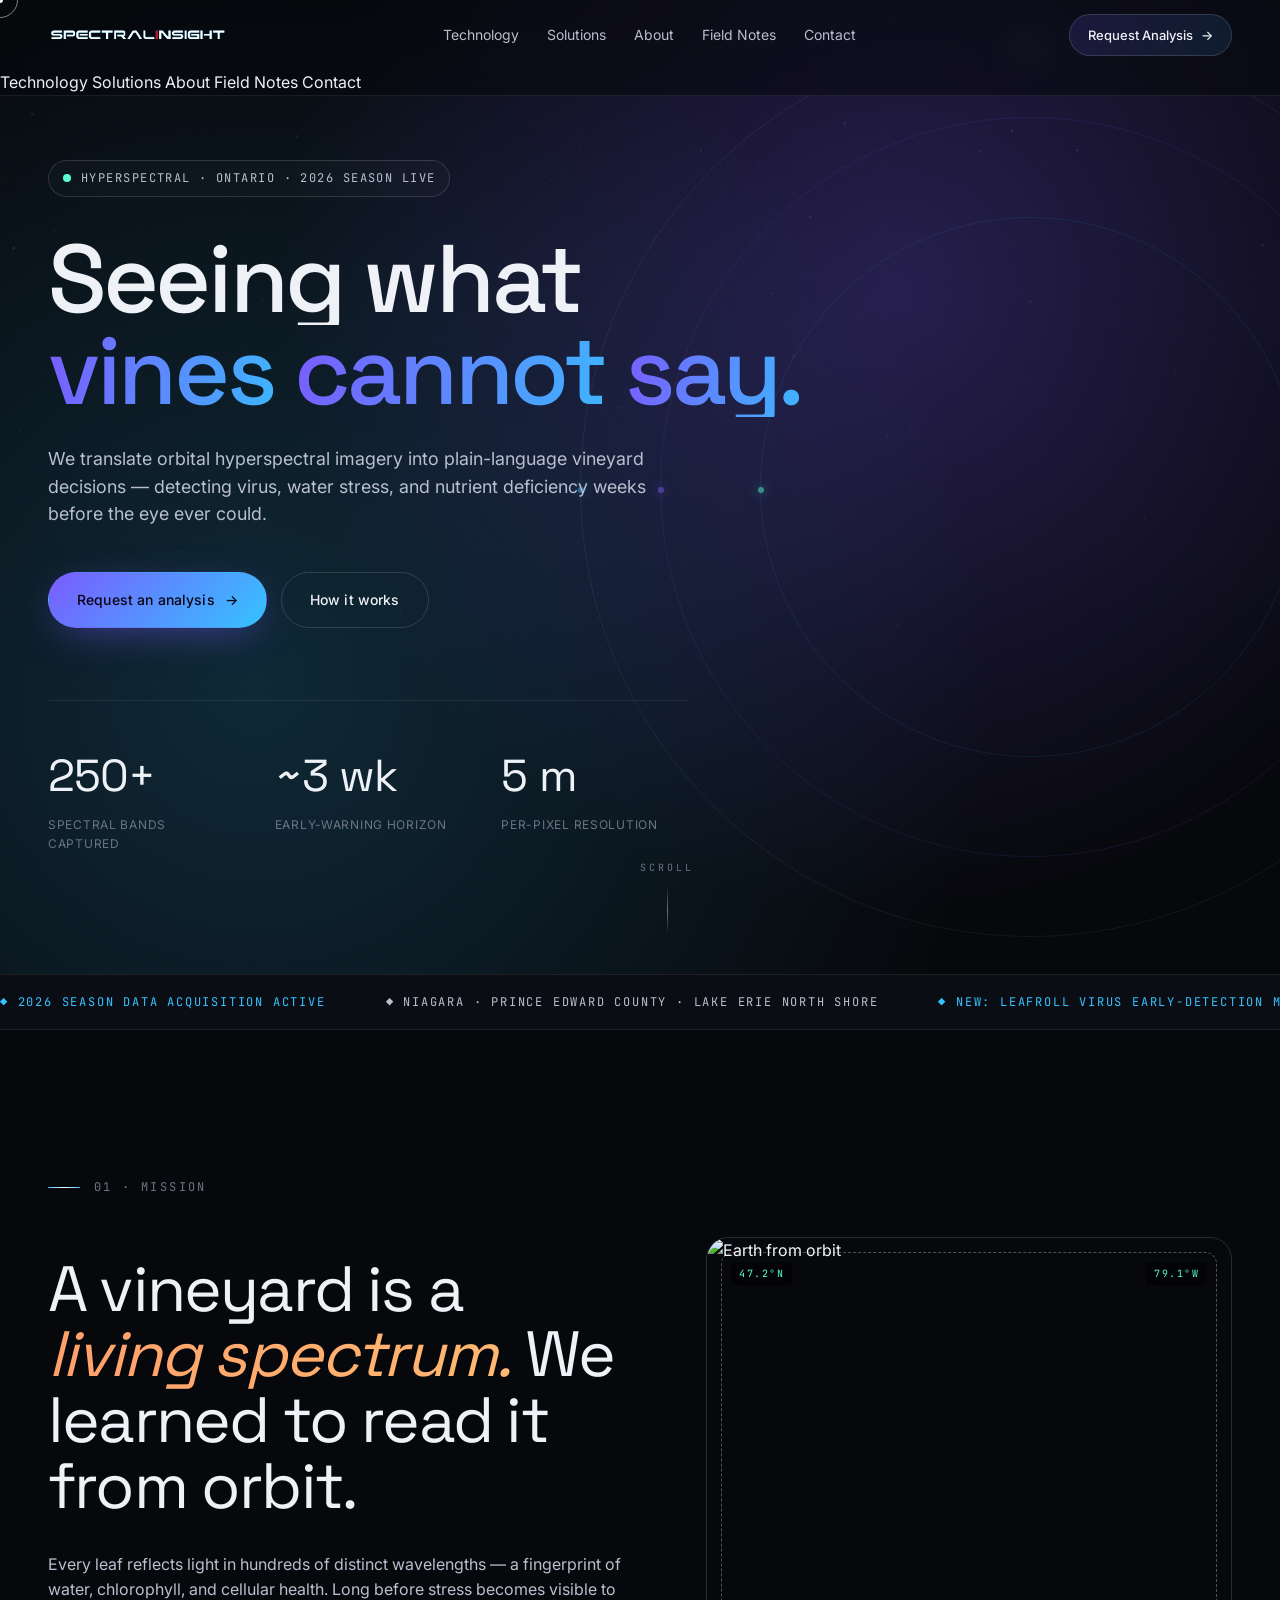
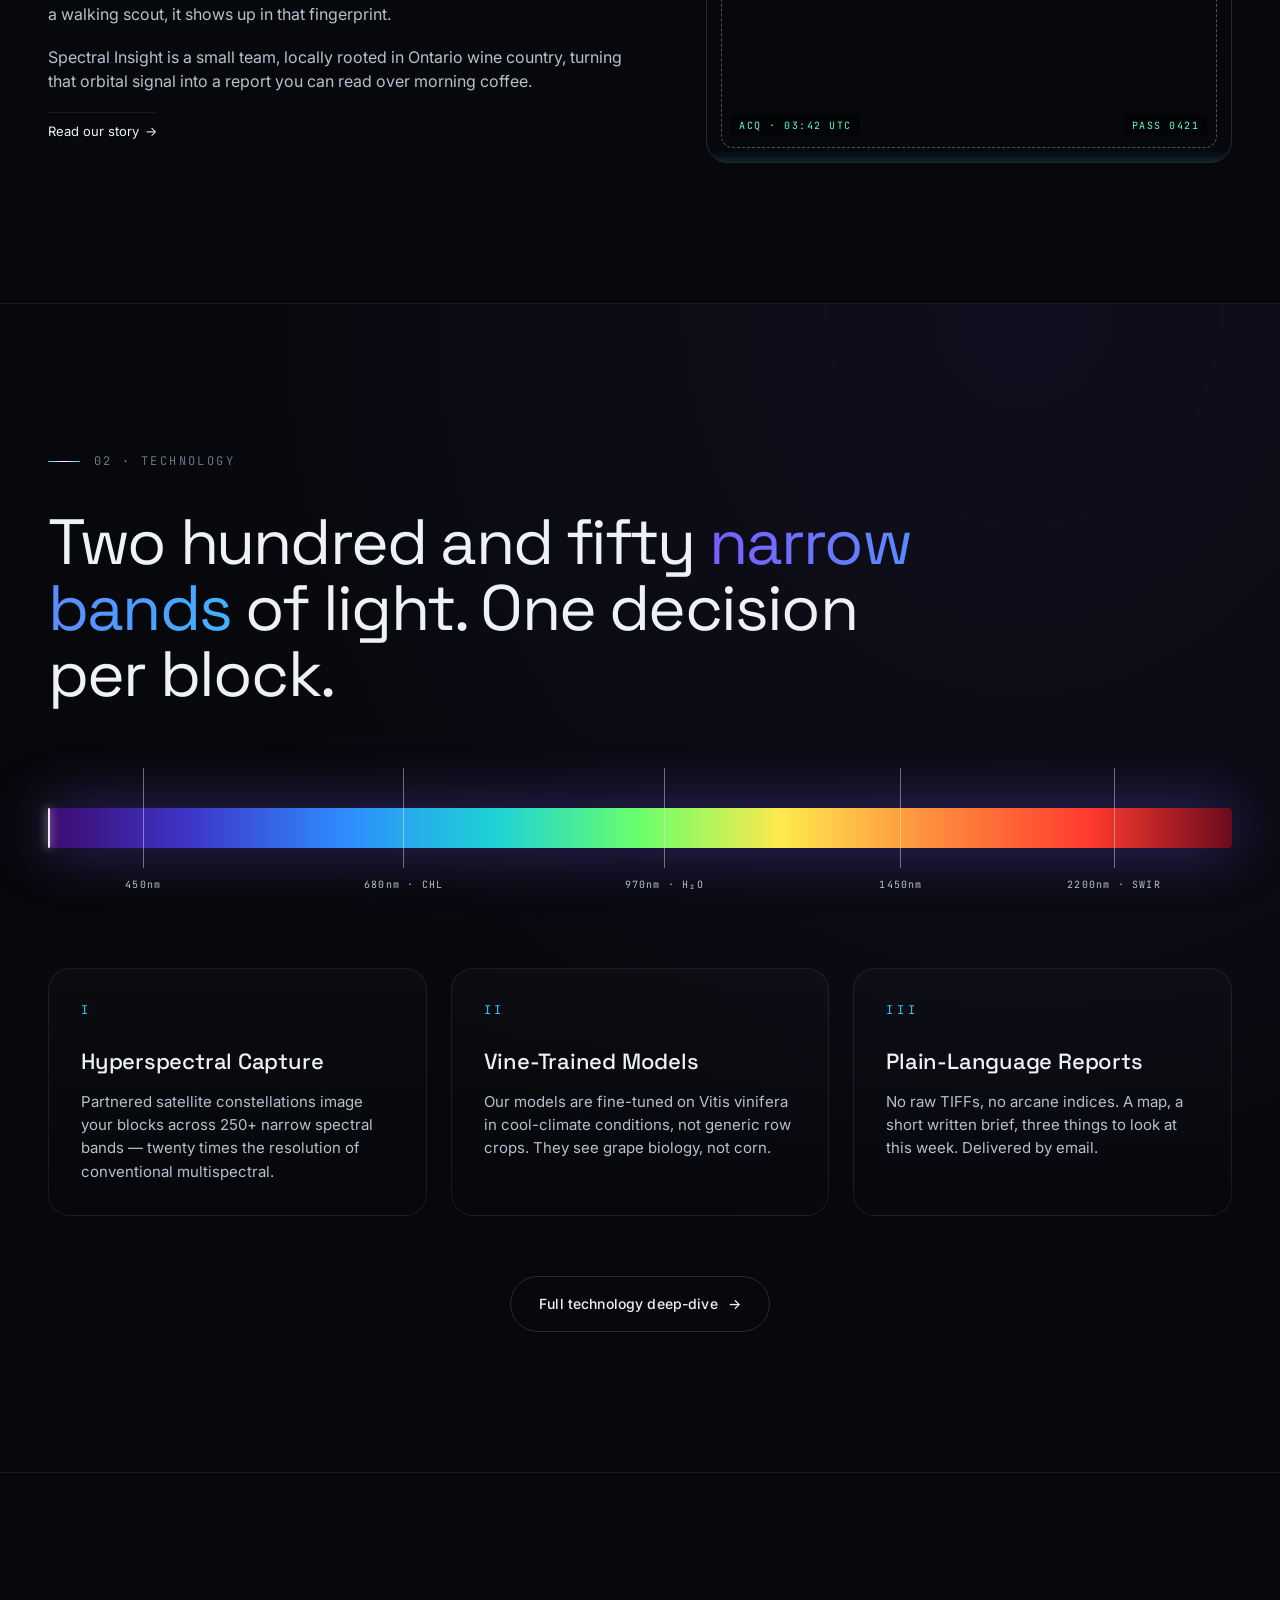
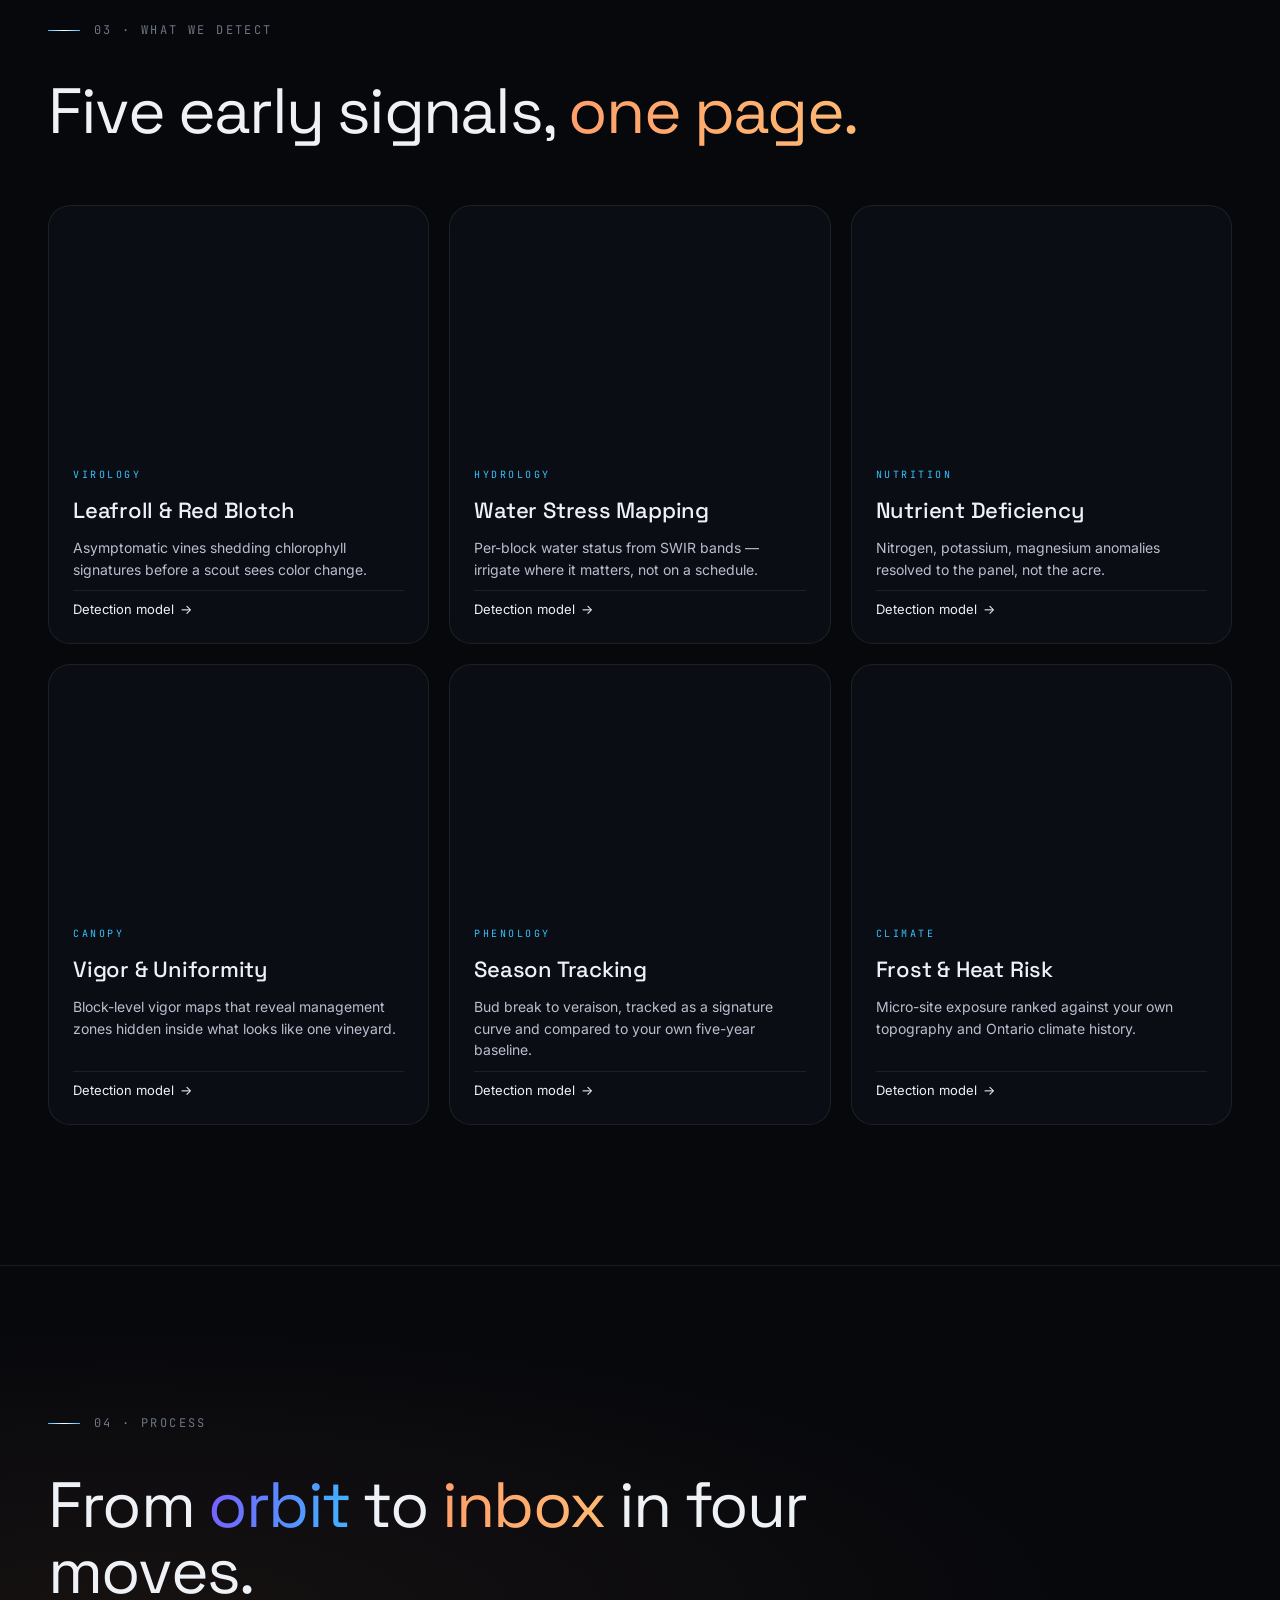
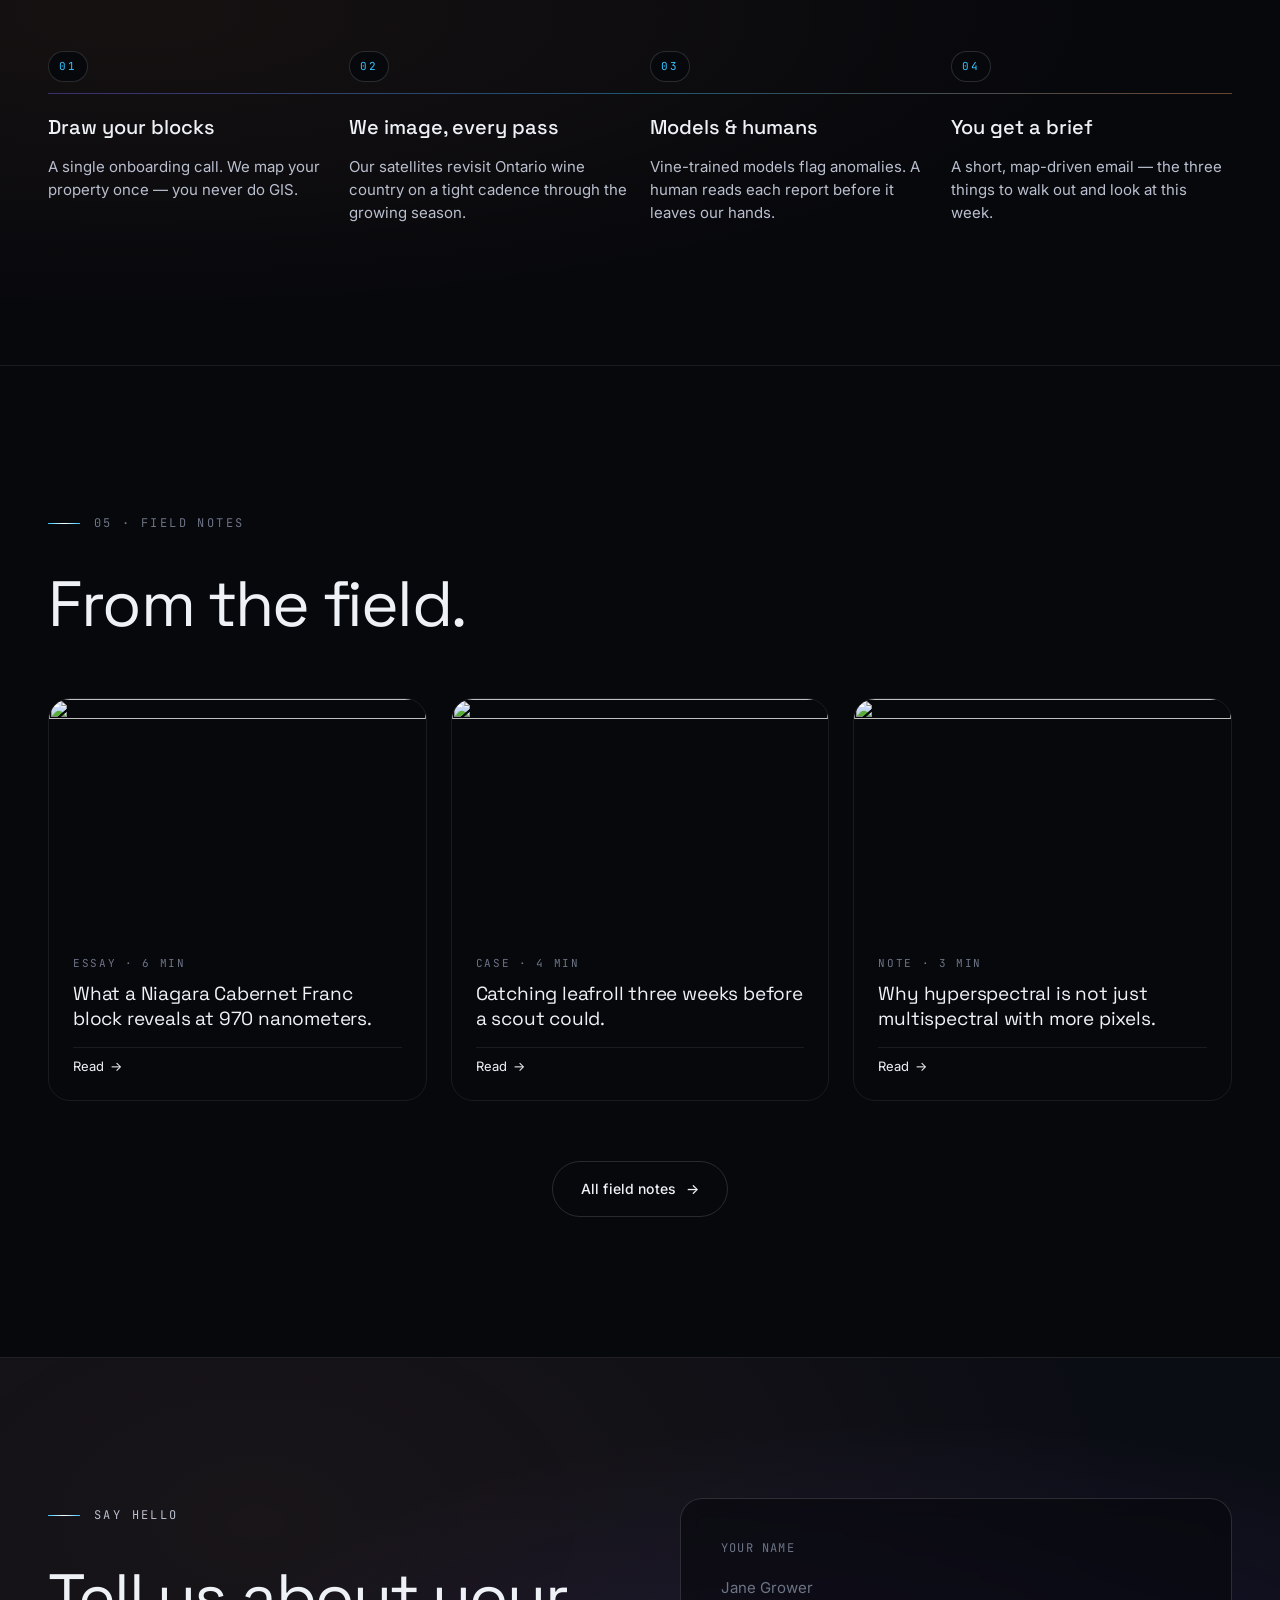
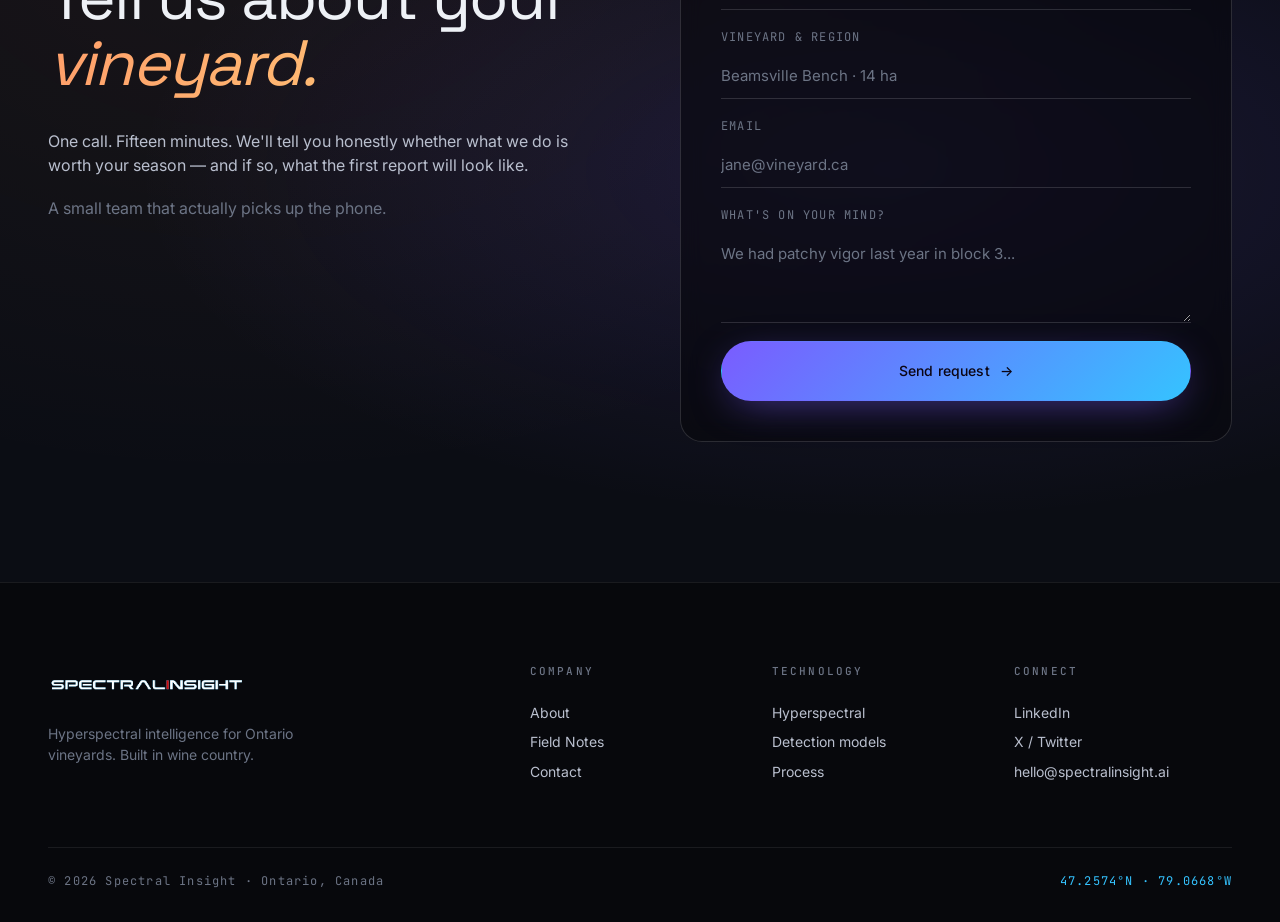
==== index.html @ 25aeb868 "Initial commit: Spectral Insight futuristic multi-page website Seven-page site for a hyperspectral v" ====
<!DOCTYPE html>
<html lang="en">
<head>
  <meta charset="UTF-8" />
  <meta name="viewport" content="width=device-width, initial-scale=1.0" />
  <title>Spectral Insight — Seeing What Vines Cannot Say</title>
  <meta name="description" content="Hyperspectral satellite intelligence for Ontario vineyards. Detect stress, disease, and water issues weeks before visible symptoms." />
  <link rel="preconnect" href="https://fonts.googleapis.com" />
  <link rel="preconnect" href="https://fonts.gstatic.com" crossorigin />
  <link href="https://fonts.googleapis.com/css2?family=Space+Grotesk:wght@300;400;500;600;700&family=Inter:wght@300;400;500;600&family=JetBrains+Mono:wght@400;500&display=swap" rel="stylesheet" />
  <link rel="stylesheet" href="styles.css" />
</head>
<body>

  <!-- LOADER -->
  <div class="loader" id="loader">
    <div class="loader-orbit"></div>
    <div class="loader-progress"></div>
    <div class="loader-label">INITIALIZING · ACQUISITION CHANNEL</div>
  </div>

  <!-- CURSOR -->
  <div class="cursor"></div>
  <div class="cursor-follow"></div>

  <!-- SCROLL PROGRESS -->
  <div class="scroll-progress" id="scrollProgress"></div>

  <!-- AMBIENT -->
  <canvas class="starfield" id="starfield"></canvas>
  <div class="grid-overlay" aria-hidden="true"></div>
  <div class="noise" aria-hidden="true"></div>

  <!-- NAV -->
  <header class="nav" id="nav">
    <div class="nav-inner">
      <a href="index.html" class="logo" data-hover>
        <img src="logo.png" alt="Spectral Insight" class="logo-img" />
      </a>
      <nav class="nav-links">
        <a href="technology.html" data-hover>Technology</a>
        <a href="solutions.html" data-hover>Solutions</a>
        <a href="about.html" data-hover>About</a>
        <a href="insights.html" data-hover>Field Notes</a>
        <a href="contact.html" data-hover>Contact</a>
      </nav>
      <a href="contact.html" class="cta-pill" data-hover>
        <span>Request Analysis</span>
        <span class="cta-arrow">→</span>
      </a>
      <button class="nav-menu-btn" id="menuBtn" aria-label="Menu"><span></span><span></span><span></span></button>
    </div>
    <div class="nav-mobile" id="navMobile">
      <a href="technology.html">Technology</a>
      <a href="solutions.html">Solutions</a>
      <a href="about.html">About</a>
      <a href="insights.html">Field Notes</a>
      <a href="contact.html">Contact</a>
    </div>
  </header>

  <!-- HERO -->
  <section class="hero" id="top">
    <div class="hero-bg">
      <img src="https://images.unsplash.com/photo-1614728263952-84ea256f9679?w=2400&q=85" alt="" class="hero-img" />
      <div class="hero-gradient"></div>
    </div>

    <div class="orbit" aria-hidden="true">
      <div class="orbit-ring r1"></div>
      <div class="orbit-ring r2"></div>
      <div class="orbit-ring r3"></div>
      <div class="satellite">
        <svg viewBox="0 0 24 24" width="22" height="22">
          <rect x="9" y="9" width="6" height="6" fill="#c9f0ff"/>
          <rect x="1" y="10" width="7" height="4" fill="#7fb8d6"/>
          <rect x="16" y="10" width="7" height="4" fill="#7fb8d6"/>
        </svg>
      </div>
    </div>

    <div class="hero-content">
      <div class="hero-eyebrow">
        <span class="pulse-dot"></span>
        HYPERSPECTRAL · ONTARIO · 2026 SEASON LIVE
      </div>

      <h1 class="hero-title split-reveal">
        <span class="word"><span>Seeing</span></span>
        <span class="word"><span>what</span></span><br>
        <span class="word"><span class="gradient-text">vines</span></span>
        <span class="word"><span class="gradient-text">cannot</span></span>
        <span class="word"><span class="gradient-text">say.</span></span>
      </h1>

      <p class="hero-sub">
        We translate orbital hyperspectral imagery into plain-language
        vineyard decisions — detecting virus, water stress, and nutrient
        deficiency weeks before the eye ever could.
      </p>

      <div class="hero-ctas">
        <a href="contact.html" class="btn btn-primary magnetic" data-hover>
          <span>Request an analysis</span>
          <span class="cta-arrow">→</span>
        </a>
        <a href="technology.html" class="btn btn-ghost magnetic" data-hover>
          <span>How it works</span>
        </a>
      </div>

      <div class="hero-stats">
        <div class="stat">
          <div class="stat-num" data-count="250">0</div>
          <div class="stat-label">Spectral bands captured</div>
        </div>
        <div class="stat">
          <div class="stat-num">~3&nbsp;wk</div>
          <div class="stat-label">Early-warning horizon</div>
        </div>
        <div class="stat">
          <div class="stat-num">5&nbsp;m</div>
          <div class="stat-label">Per-pixel resolution</div>
        </div>
      </div>
    </div>

    <div class="scroll-cue" aria-hidden="true">
      <span>SCROLL</span>
      <div class="scroll-line"></div>
    </div>
  </section>

  <!-- STRIP -->
  <section class="strip">
    <div class="strip-track">
      <span>◆ 2026 SEASON DATA ACQUISITION ACTIVE</span>
      <span>◆ NIAGARA · PRINCE EDWARD COUNTY · LAKE ERIE NORTH SHORE</span>
      <span>◆ NEW: LEAFROLL VIRUS EARLY-DETECTION MODEL v2.1</span>
      <span>◆ REPORTS DELIVERED MONTHLY</span>
      <span>◆ 2026 SEASON DATA ACQUISITION ACTIVE</span>
      <span>◆ NIAGARA · PRINCE EDWARD COUNTY · LAKE ERIE NORTH SHORE</span>
      <span>◆ NEW: LEAFROLL VIRUS EARLY-DETECTION MODEL v2.1</span>
      <span>◆ REPORTS DELIVERED MONTHLY</span>
    </div>
  </section>

  <!-- MISSION -->
  <section class="mission">
    <div class="container">
      <div class="section-label">
        <span class="label-bar"></span>
        01 · MISSION
      </div>

      <div class="mission-grid">
        <div class="mission-copy">
          <h2 class="h-big">
            A vineyard is a <span class="italic gradient-text-warm">living spectrum.</span>
            We learned to read it from orbit.
          </h2>
          <p class="lead">
            Every leaf reflects light in hundreds of distinct wavelengths —
            a fingerprint of water, chlorophyll, and cellular health. Long
            before stress becomes visible to a walking scout, it shows up
            in that fingerprint.
          </p>
          <p class="lead">
            Spectral Insight is a small team, locally rooted in Ontario wine
            country, turning that orbital signal into a report you can read
            over morning coffee.
          </p>
          <a href="about.html" class="sol-link" data-hover>Read our story <span>→</span></a>
        </div>

        <div class="mission-visual">
          <img src="https://images.unsplash.com/photo-1507003211169-0a1dd7228f2d?w=1200&q=85" alt="Earth from orbit" />
          <div class="mission-visual-frame"></div>
          <div class="scan-line"></div>
          <div class="tick tick-tl">47.2°N</div>
          <div class="tick tick-tr">79.1°W</div>
          <div class="tick tick-bl">ACQ · 03:42 UTC</div>
          <div class="tick tick-br">PASS 0421</div>
        </div>
      </div>
    </div>
  </section>

  <!-- TECH -->
  <section class="tech">
    <div class="container">
      <div class="section-label">
        <span class="label-bar"></span>
        02 · TECHNOLOGY
      </div>

      <h2 class="h-big">
        Two hundred and fifty <span class="gradient-text">narrow bands</span>
        of light. One decision per block.
      </h2>

      <div class="spectrum-vis" aria-hidden="true">
        <div class="spectrum-band"></div>
        <div class="spectrum-marker m1"><span>450nm</span></div>
        <div class="spectrum-marker m2"><span>680nm · CHL</span></div>
        <div class="spectrum-marker m3"><span>970nm · H₂O</span></div>
        <div class="spectrum-marker m4"><span>1450nm</span></div>
        <div class="spectrum-marker m5"><span>2200nm · SWIR</span></div>
      </div>

      <div class="tech-grid">
        <article class="tech-card" data-hover>
          <div class="tech-num">I</div>
          <h3>Hyperspectral Capture</h3>
          <p>Partnered satellite constellations image your blocks across 250+ narrow spectral bands — twenty times the resolution of conventional multispectral.</p>
        </article>
        <article class="tech-card" data-hover>
          <div class="tech-num">II</div>
          <h3>Vine-Trained Models</h3>
          <p>Our models are fine-tuned on Vitis vinifera in cool-climate conditions, not generic row crops. They see grape biology, not corn.</p>
        </article>
        <article class="tech-card" data-hover>
          <div class="tech-num">III</div>
          <h3>Plain-Language Reports</h3>
          <p>No raw TIFFs, no arcane indices. A map, a short written brief, three things to look at this week. Delivered by email.</p>
        </article>
      </div>

      <div style="margin-top: 60px; text-align:center;">
        <a href="technology.html" class="btn btn-ghost magnetic" data-hover>
          <span>Full technology deep-dive</span>
          <span class="cta-arrow">→</span>
        </a>
      </div>
    </div>
  </section>

  <!-- SOLUTIONS -->
  <section class="solutions">
    <div class="container">
      <div class="section-label">
        <span class="label-bar"></span>
        03 · WHAT WE DETECT
      </div>

      <h2 class="h-big">
        Five early signals, <span class="gradient-text-warm">one page.</span>
      </h2>

      <div class="sol-grid">
        <a class="sol-card" href="solutions.html#virology" data-hover>
          <div class="sol-img" style="background-image:url('https://images.unsplash.com/photo-1506377247377-2a5b3b417ebb?w=900&q=80');"></div>
          <div class="sol-body">
            <div class="sol-tag">VIROLOGY</div>
            <h3>Leafroll &amp; Red Blotch</h3>
            <p>Asymptomatic vines shedding chlorophyll signatures before a scout sees color change.</p>
            <div class="sol-link">Detection model <span>→</span></div>
          </div>
        </a>

        <a class="sol-card" href="solutions.html#hydrology" data-hover>
          <div class="sol-img" style="background-image:url('https://images.unsplash.com/photo-1501426026826-31c667bdf23d?w=900&q=80');"></div>
          <div class="sol-body">
            <div class="sol-tag">HYDROLOGY</div>
            <h3>Water Stress Mapping</h3>
            <p>Per-block water status from SWIR bands — irrigate where it matters, not on a schedule.</p>
            <div class="sol-link">Detection model <span>→</span></div>
          </div>
        </a>

        <a class="sol-card" href="solutions.html#nutrition" data-hover>
          <div class="sol-img" style="background-image:url('https://images.unsplash.com/photo-1560493676-04071c5f467b?w=900&q=80');"></div>
          <div class="sol-body">
            <div class="sol-tag">NUTRITION</div>
            <h3>Nutrient Deficiency</h3>
            <p>Nitrogen, potassium, magnesium anomalies resolved to the panel, not the acre.</p>
            <div class="sol-link">Detection model <span>→</span></div>
          </div>
        </a>

        <a class="sol-card" href="solutions.html#canopy" data-hover>
          <div class="sol-img" style="background-image:url('https://images.unsplash.com/photo-1464226184884-fa280b87c399?w=900&q=80');"></div>
          <div class="sol-body">
            <div class="sol-tag">CANOPY</div>
            <h3>Vigor &amp; Uniformity</h3>
            <p>Block-level vigor maps that reveal management zones hidden inside what looks like one vineyard.</p>
            <div class="sol-link">Detection model <span>→</span></div>
          </div>
        </a>

        <a class="sol-card" href="solutions.html#phenology" data-hover>
          <div class="sol-img" style="background-image:url('https://images.unsplash.com/photo-1509316975850-ff9c5deb0cd9?w=900&q=80');"></div>
          <div class="sol-body">
            <div class="sol-tag">PHENOLOGY</div>
            <h3>Season Tracking</h3>
            <p>Bud break to veraison, tracked as a signature curve and compared to your own five-year baseline.</p>
            <div class="sol-link">Detection model <span>→</span></div>
          </div>
        </a>

        <a class="sol-card" href="solutions.html#climate" data-hover>
          <div class="sol-img" style="background-image:url('https://images.unsplash.com/photo-1446776709462-d6b525c57bd3?w=900&q=80');"></div>
          <div class="sol-body">
            <div class="sol-tag">CLIMATE</div>
            <h3>Frost &amp; Heat Risk</h3>
            <p>Micro-site exposure ranked against your own topography and Ontario climate history.</p>
            <div class="sol-link">Detection model <span>→</span></div>
          </div>
        </a>
      </div>
    </div>
  </section>

  <!-- PROCESS -->
  <section class="process">
    <div class="container">
      <div class="section-label">
        <span class="label-bar"></span>
        04 · PROCESS
      </div>
      <h2 class="h-big">
        From <span class="gradient-text">orbit</span> to <span class="gradient-text-warm">inbox</span>
        in four moves.
      </h2>

      <ol class="steps">
        <li>
          <div class="step-num">01</div>
          <h3>Draw your blocks</h3>
          <p>A single onboarding call. We map your property once — you never do GIS.</p>
        </li>
        <li>
          <div class="step-num">02</div>
          <h3>We image, every pass</h3>
          <p>Our satellites revisit Ontario wine country on a tight cadence through the growing season.</p>
        </li>
        <li>
          <div class="step-num">03</div>
          <h3>Models &amp; humans</h3>
          <p>Vine-trained models flag anomalies. A human reads each report before it leaves our hands.</p>
        </li>
        <li>
          <div class="step-num">04</div>
          <h3>You get a brief</h3>
          <p>A short, map-driven email — the three things to walk out and look at this week.</p>
        </li>
      </ol>
    </div>
  </section>

  <!-- INSIGHTS -->
  <section class="insights">
    <div class="container">
      <div class="section-label">
        <span class="label-bar"></span>
        05 · FIELD NOTES
      </div>
      <h2 class="h-big">From the field.</h2>

      <div class="insight-grid">
        <a href="article.html" class="insight-card" data-hover>
          <img src="https://images.unsplash.com/photo-1528825871115-3581a5387919?w=900&q=80" alt="" />
          <div class="insight-meta">ESSAY · 6 MIN</div>
          <h3>What a Niagara Cabernet Franc block reveals at 970 nanometers.</h3>
          <div class="sol-link" style="margin: 0 24px 24px;">Read <span>→</span></div>
        </a>
        <a href="article.html" class="insight-card" data-hover>
          <img src="https://images.unsplash.com/photo-1600596542815-ffad4c1539a9?w=900&q=80" alt="" />
          <div class="insight-meta">CASE · 4 MIN</div>
          <h3>Catching leafroll three weeks before a scout could.</h3>
          <div class="sol-link" style="margin: 0 24px 24px;">Read <span>→</span></div>
        </a>
        <a href="article.html" class="insight-card" data-hover>
          <img src="https://images.unsplash.com/photo-1504711434969-e33886168f5c?w=900&q=80" alt="" />
          <div class="insight-meta">NOTE · 3 MIN</div>
          <h3>Why hyperspectral is not just multispectral with more pixels.</h3>
          <div class="sol-link" style="margin: 0 24px 24px;">Read <span>→</span></div>
        </a>
      </div>
      <div style="margin-top: 60px; text-align:center;">
        <a href="insights.html" class="btn btn-ghost magnetic" data-hover>
          <span>All field notes</span>
          <span class="cta-arrow">→</span>
        </a>
      </div>
    </div>
  </section>

  <!-- CTA -->
  <section class="cta-final" id="contact">
    <div class="container">
      <div class="cta-grid">
        <div>
          <div class="section-label light">
            <span class="label-bar"></span>
            SAY HELLO
          </div>
          <h2 class="h-big">
            Tell us about your <span class="italic gradient-text-warm">vineyard.</span>
          </h2>
          <p class="lead">
            One call. Fifteen minutes. We'll tell you honestly whether
            what we do is worth your season — and if so, what the first
            report will look like.
          </p>
          <p class="lead muted">
            A small team that actually picks up the phone.
          </p>
        </div>

        <form class="cta-form" onsubmit="event.preventDefault(); this.querySelector('.form-ok').style.display='flex';">
          <label>
            <span>Your name</span>
            <input type="text" required placeholder="Jane Grower" />
          </label>
          <label>
            <span>Vineyard &amp; region</span>
            <input type="text" required placeholder="Beamsville Bench · 14 ha" />
          </label>
          <label>
            <span>Email</span>
            <input type="email" required placeholder="jane@vineyard.ca" />
          </label>
          <label>
            <span>What's on your mind?</span>
            <textarea rows="3" placeholder="We had patchy vigor last year in block 3..."></textarea>
          </label>
          <button type="submit" class="btn btn-primary wide magnetic" data-hover>
            <span>Send request</span>
            <span class="cta-arrow">→</span>
          </button>
          <div class="form-ok">
            <span class="pulse-dot green"></span>
            Request received. We'll be in touch within two business days.
          </div>
        </form>
      </div>
    </div>
  </section>

  <!-- FOOTER -->
  <footer class="footer">
    <div class="container">
      <div class="footer-top">
        <div class="footer-brand">
          <div class="logo">
            <img src="logo.png" alt="Spectral Insight" class="logo-img" />
          </div>
          <p class="muted">Hyperspectral intelligence for Ontario vineyards. Built in wine country.</p>
        </div>

        <div class="footer-cols">
          <div>
            <h4>Company</h4>
            <a href="about.html">About</a>
            <a href="insights.html">Field Notes</a>
            <a href="contact.html">Contact</a>
          </div>
          <div>
            <h4>Technology</h4>
            <a href="technology.html">Hyperspectral</a>
            <a href="solutions.html">Detection models</a>
            <a href="technology.html#process">Process</a>
          </div>
          <div>
            <h4>Connect</h4>
            <a href="#">LinkedIn</a>
            <a href="#">X / Twitter</a>
            <a href="mailto:hello@spectralinsight.ai">hello@spectralinsight.ai</a>
          </div>
        </div>
      </div>

      <div class="footer-bottom">
        <span>© 2026 Spectral Insight · Ontario, Canada</span>
        <span class="mono">47.2574°N · 79.0668°W</span>
      </div>
    </div>
  </footer>

  <script src="script.js"></script>
</body>
</html>
---- styles.css ----
/* ============================================================
   SPECTRAL INSIGHT — FUTURISTIC MULTI-PAGE SITE
   Design language: dark orbital, hyperspectral violet→cyan,
   warm amber accents, heavy animation, scientific typography.
   ============================================================ */

:root {
  --bg:        #07080c;
  --bg-2:      #0b0d14;
  --bg-3:      #11131d;
  --bg-card:   #0e1018;
  --ink:       #eef1f6;
  --ink-2:     #b9bfce;
  --ink-mute:  #6c7485;
  --line:      rgba(255,255,255,0.08);
  --line-2:    rgba(255,255,255,0.14);

  /* hyperspectral violet → cyan → green */
  --acc-1: #7a5cff;
  --acc-2: #35c3ff;
  --acc-3: #5affd1;
  /* warm — sunrise over vineyards */
  --warm-1: #ff9f6a;
  --warm-2: #ffd27a;
  /* semantic */
  --danger: #ff5478;
  --ok:     #6bfcb0;

  --radius: 14px;
  --radius-lg: 22px;
  --max: 1280px;
  --max-wide: 1480px;
  --pad: clamp(20px, 4vw, 48px);

  --font-display: 'Space Grotesk', system-ui, sans-serif;
  --font-body:    'Inter', system-ui, sans-serif;
  --font-mono:    'JetBrains Mono', ui-monospace, monospace;

  --ease-out: cubic-bezier(0.22, 1, 0.36, 1);
  --ease-in-out: cubic-bezier(0.65, 0, 0.35, 1);
}

* { box-sizing: border-box; margin: 0; padding: 0; }

html {
  scroll-behavior: smooth;
  scrollbar-color: #35c3ff #0b0d14;
  scrollbar-width: thin;
}
html::-webkit-scrollbar { width: 8px; }
html::-webkit-scrollbar-track { background: var(--bg-2); }
html::-webkit-scrollbar-thumb { background: linear-gradient(180deg, var(--acc-1), var(--acc-2)); border-radius: 4px; }

body {
  font-family: var(--font-body);
  background: var(--bg);
  color: var(--ink);
  line-height: 1.55;
  -webkit-font-smoothing: antialiased;
  overflow-x: hidden;
  cursor: none;
}
@media (pointer: coarse) { body { cursor: auto; } .cursor, .cursor-follow { display: none !important; } }

img { display: block; max-width: 100%; }
a { color: inherit; text-decoration: none; }
button { font: inherit; cursor: none; border: none; background: none; color: inherit; }

.container {
  max-width: var(--max);
  margin: 0 auto;
  padding: 0 var(--pad);
}
.container-wide {
  max-width: var(--max-wide);
  margin: 0 auto;
  padding: 0 var(--pad);
}

/* ============================================================
   LOADER
============================================================ */
.loader {
  position: fixed; inset: 0;
  background: var(--bg);
  z-index: 9999;
  display: flex; align-items: center; justify-content: center;
  flex-direction: column; gap: 32px;
  transition: opacity .8s var(--ease-out), visibility .8s var(--ease-out);
}
.loader.done { opacity: 0; visibility: hidden; }
.loader-orbit {
  position: relative;
  width: 80px; height: 80px;
}
.loader-orbit::before,
.loader-orbit::after {
  content: ''; position: absolute; inset: 0;
  border: 1px solid var(--line-2);
  border-top-color: var(--acc-2);
  border-radius: 50%;
  animation: spin 1.6s linear infinite;
}
.loader-orbit::after {
  inset: 16px;
  border-top-color: var(--acc-1);
  animation-duration: 1.1s;
  animation-direction: reverse;
}
.loader-label {
  font-family: var(--font-mono);
  font-size: 11px;
  letter-spacing: 0.3em;
  color: var(--ink-mute);
}
.loader-progress {
  width: 160px; height: 1px;
  background: var(--line);
  overflow: hidden;
}
.loader-progress::after {
  content: '';
  display: block; height: 100%;
  background: linear-gradient(90deg, var(--acc-1), var(--acc-2));
  animation: load 1.8s var(--ease-out) forwards;
}
@keyframes load { from { width: 0; } to { width: 100%; } }
@keyframes spin { to { transform: rotate(360deg); } }

/* ============================================================
   CUSTOM CURSOR
============================================================ */
.cursor, .cursor-follow {
  position: fixed;
  pointer-events: none;
  z-index: 9998;
  top: 0; left: 0;
  transform: translate(-50%, -50%);
  transition: transform .15s ease, width .25s ease, height .25s ease, background .25s;
  mix-blend-mode: difference;
}
.cursor {
  width: 6px; height: 6px;
  background: #fff;
  border-radius: 50%;
}
.cursor-follow {
  width: 36px; height: 36px;
  border: 1px solid rgba(255,255,255,0.5);
  border-radius: 50%;
  transition: transform .4s var(--ease-out), width .3s, height .3s, border-color .3s;
}
.cursor.hover { width: 12px; height: 12px; }
.cursor-follow.hover { width: 60px; height: 60px; border-color: var(--acc-2); }

/* ============================================================
   SCROLL PROGRESS
============================================================ */
.scroll-progress {
  position: fixed; top: 0; left: 0;
  height: 2px;
  width: 0;
  background: linear-gradient(90deg, var(--acc-1), var(--acc-2), var(--acc-3));
  z-index: 999;
  transition: width .1s linear;
  box-shadow: 0 0 10px var(--acc-2);
}

/* ============================================================
   AMBIENT LAYERS
============================================================ */
.grid-overlay {
  position: fixed; inset: 0;
  background-image:
    linear-gradient(rgba(255,255,255,0.025) 1px, transparent 1px),
    linear-gradient(90deg, rgba(255,255,255,0.025) 1px, transparent 1px);
  background-size: 80px 80px;
  pointer-events: none;
  z-index: 1;
  mask-image: radial-gradient(ellipse at 50% 30%, black 40%, transparent 80%);
}
.noise {
  position: fixed; inset: 0;
  pointer-events: none;
  z-index: 2;
  opacity: 0.04;
  background-image: url("data:image/svg+xml;utf8,<svg xmlns='http://www.w3.org/2000/svg' width='120' height='120'><filter id='n'><feTurbulence type='fractalNoise' baseFrequency='0.9' numOctaves='2'/></filter><rect width='100%' height='100%' filter='url(%23n)' opacity='0.8'/></svg>");
}
.starfield {
  position: fixed; inset: 0;
  pointer-events: none;
  z-index: 1;
  opacity: 0.6;
}

/* ============================================================
   NAV
============================================================ */
.nav {
  position: fixed; top: 0; left: 0; right: 0;
  z-index: 100;
  backdrop-filter: blur(14px);
  -webkit-backdrop-filter: blur(14px);
  background: rgba(7,8,12,0.55);
  border-bottom: 1px solid var(--line);
  transition: background .3s ease, border-color .3s ease, transform .4s var(--ease-out);
}
.nav.hidden { transform: translateY(-100%); }
.nav.scrolled {
  background: rgba(7,8,12,0.85);
  border-bottom-color: rgba(255,255,255,0.12);
}
.nav-inner {
  max-width: var(--max-wide);
  margin: 0 auto;
  padding: 14px var(--pad);
  display: flex; align-items: center; justify-content: space-between;
  gap: 24px;
}
.logo {
  display: flex; align-items: center; gap: 10px;
  font-family: var(--font-display);
  font-weight: 500;
  font-size: 16px;
  letter-spacing: -0.01em;
  color: var(--ink);
}
.logo-img {
  height: 40px;
  width: auto;
  display: block;
  transition: filter .3s ease, transform .3s ease;
  filter: drop-shadow(0 0 0 var(--acc-2));
}
.logo:hover .logo-img {
  filter: drop-shadow(0 0 10px rgba(53,195,255,0.4));
  transform: translateY(-1px);
}
.footer .logo-img { height: 44px; }

.nav-links {
  display: flex; gap: 28px;
  font-size: 14px;
  color: var(--ink-2);
}
.nav-links a {
  position: relative;
  padding: 6px 0;
  transition: color .2s;
}
.nav-links a:hover,
.nav-links a.active { color: var(--ink); }
.nav-links a::after {
  content: ''; position: absolute; left: 0; bottom: 0;
  height: 1px; width: 0; background: var(--acc-2);
  transition: width .3s var(--ease-out);
}
.nav-links a:hover::after,
.nav-links a.active::after { width: 100%; }

.cta-pill {
  display: inline-flex; align-items: center; gap: 8px;
  padding: 10px 18px;
  border: 1px solid var(--line-2);
  border-radius: 100px;
  font-size: 13px;
  font-weight: 500;
  background: linear-gradient(135deg, rgba(122,92,255,0.15), rgba(53,195,255,0.10));
  transition: all .3s ease;
  position: relative;
  overflow: hidden;
}
.cta-pill::before {
  content: '';
  position: absolute; inset: 0;
  background: linear-gradient(135deg, var(--acc-1), var(--acc-2));
  opacity: 0;
  transition: opacity .3s;
  z-index: -1;
}
.cta-pill:hover {
  border-color: rgba(122,92,255,0.5);
  transform: translateY(-1px);
  box-shadow: 0 10px 30px -10px rgba(122,92,255,0.4);
  color: #0b0514;
}
.cta-pill:hover::before { opacity: 1; }
.cta-arrow { transition: transform .3s; display: inline-block; }
.cta-pill:hover .cta-arrow { transform: translateX(4px); }

.nav-menu-btn {
  display: none;
  padding: 10px;
  gap: 5px;
  flex-direction: column;
}
.nav-menu-btn span {
  width: 22px; height: 1px;
  background: var(--ink);
  transition: transform .3s;
}

@media (max-width: 900px) {
  .nav-links { display: none; }
  .nav-menu-btn { display: flex; }
  .cta-pill { display: none; }

  .nav-mobile {
    position: fixed; inset: 64px 0 0 0;
    background: var(--bg);
    padding: 40px var(--pad);
    transform: translateX(100%);
    transition: transform .4s var(--ease-out);
    z-index: 99;
  }
  .nav-mobile.open { transform: none; }
  .nav-mobile a {
    display: block;
    font-family: var(--font-display);
    font-size: 32px;
    padding: 18px 0;
    border-bottom: 1px solid var(--line);
  }
}

/* ============================================================
   PAGE HEADER (inner pages)
============================================================ */
.page-header {
  position: relative;
  padding: 180px var(--pad) 100px;
  overflow: hidden;
  border-bottom: 1px solid var(--line);
  z-index: 3;
}
.page-header-bg {
  position: absolute; inset: 0;
  z-index: -1;
}
.page-header-bg img {
  width: 100%; height: 100%;
  object-fit: cover;
  opacity: 0.25;
  filter: saturate(0.6);
}
.page-header-bg::after {
  content: '';
  position: absolute; inset: 0;
  background:
    radial-gradient(circle at 70% 50%, rgba(122,92,255,0.3), transparent 60%),
    linear-gradient(180deg, rgba(7,8,12,0.5), var(--bg));
}
.page-header .container { position: relative; z-index: 2; }
.breadcrumb {
  display: inline-flex; align-items: center; gap: 8px;
  font-family: var(--font-mono);
  font-size: 12px;
  letter-spacing: 0.15em;
  color: var(--ink-mute);
  margin-bottom: 36px;
}
.breadcrumb a { color: var(--acc-2); }
.breadcrumb .sep { opacity: 0.4; }
.page-title {
  font-family: var(--font-display);
  font-weight: 400;
  font-size: clamp(48px, 8vw, 120px);
  line-height: 0.95;
  letter-spacing: -0.035em;
  margin-bottom: 28px;
  max-width: 18ch;
}
.page-subtitle {
  font-size: clamp(17px, 1.4vw, 21px);
  color: var(--ink-2);
  max-width: 60ch;
}

/* ============================================================
   HERO (homepage)
============================================================ */
.hero {
  position: relative;
  min-height: 100vh;
  padding: 160px var(--pad) 120px;
  display: flex; align-items: center; justify-content: center;
  overflow: hidden;
  z-index: 3;
}
.hero-bg {
  position: absolute; inset: 0;
  z-index: 0;
}
.hero-img {
  width: 100%; height: 100%;
  object-fit: cover;
  opacity: 0.45;
  filter: saturate(0.6) hue-rotate(200deg) contrast(1.1);
  transform: scale(1.05);
  animation: slow-zoom 30s ease-in-out infinite alternate;
}
@keyframes slow-zoom {
  from { transform: scale(1.05) translate(0,0); }
  to   { transform: scale(1.12) translate(-1%, -1%); }
}
.hero-gradient {
  position: absolute; inset: 0;
  background:
    radial-gradient(circle at 70% 30%, rgba(122,92,255,0.28), transparent 55%),
    radial-gradient(circle at 20% 70%, rgba(53,195,255,0.18), transparent 60%),
    linear-gradient(180deg, rgba(7,8,12,0.6) 0%, var(--bg) 85%);
}

.hero-content {
  position: relative;
  z-index: 4;
  max-width: var(--max);
  width: 100%;
  margin: 0 auto;
}
.hero-eyebrow {
  display: inline-flex; align-items: center; gap: 10px;
  font-family: var(--font-mono);
  font-size: 12px;
  letter-spacing: 0.12em;
  color: var(--ink-2);
  padding: 8px 14px;
  border: 1px solid var(--line-2);
  border-radius: 100px;
  margin-bottom: 36px;
  background: rgba(255,255,255,0.02);
  animation: slide-up 1s var(--ease-out) both;
}
.pulse-dot {
  width: 8px; height: 8px;
  border-radius: 50%;
  background: var(--acc-3);
  box-shadow: 0 0 0 0 rgba(90,255,209,0.6);
  animation: pulse 2s infinite;
}
.pulse-dot.green { background: #6bfcb0; }
@keyframes pulse {
  0%   { box-shadow: 0 0 0 0 rgba(90,255,209,0.6); }
  70%  { box-shadow: 0 0 0 12px rgba(90,255,209,0); }
  100% { box-shadow: 0 0 0 0 rgba(90,255,209,0); }
}

.hero-title {
  font-family: var(--font-display);
  font-weight: 500;
  font-size: clamp(42px, 7.5vw, 120px);
  line-height: 0.96;
  letter-spacing: -0.035em;
  margin-bottom: 28px;
  max-width: 16ch;
}

/* Split-text reveal */
.split-reveal .word {
  display: inline-block;
  overflow: hidden;
  vertical-align: top;
}
.split-reveal .word span {
  display: inline-block;
  transform: translateY(110%);
  animation: word-rise 1.1s var(--ease-out) forwards;
}
@keyframes word-rise { to { transform: translateY(0); } }
.split-reveal .word:nth-child(1) span { animation-delay: 0.1s; }
.split-reveal .word:nth-child(2) span { animation-delay: 0.2s; }
.split-reveal .word:nth-child(3) span { animation-delay: 0.3s; }
.split-reveal .word:nth-child(4) span { animation-delay: 0.4s; }
.split-reveal .word:nth-child(5) span { animation-delay: 0.5s; }
.split-reveal .word:nth-child(6) span { animation-delay: 0.6s; }
.split-reveal .word:nth-child(7) span { animation-delay: 0.7s; }
.split-reveal .word:nth-child(8) span { animation-delay: 0.8s; }

.gradient-text {
  background: linear-gradient(100deg, var(--acc-1), var(--acc-2) 60%, var(--acc-3));
  -webkit-background-clip: text;
  background-clip: text;
  color: transparent;
  background-size: 200% 100%;
  animation: gradient-shift 8s ease-in-out infinite;
}
.gradient-text-warm {
  background: linear-gradient(100deg, var(--warm-1), var(--warm-2));
  -webkit-background-clip: text;
  background-clip: text;
  color: transparent;
  background-size: 200% 100%;
  animation: gradient-shift 8s ease-in-out infinite;
}
@keyframes gradient-shift {
  0%, 100% { background-position: 0% 50%; }
  50%      { background-position: 100% 50%; }
}
.italic { font-style: italic; font-family: 'Space Grotesk', serif; }

.hero-sub {
  font-size: clamp(16px, 1.4vw, 20px);
  color: var(--ink-2);
  max-width: 56ch;
  margin-bottom: 44px;
  animation: slide-up 1s var(--ease-out) 0.7s both;
}
@keyframes slide-up {
  from { opacity: 0; transform: translateY(24px); }
  to   { opacity: 1; transform: none; }
}

.hero-ctas {
  display: flex; gap: 14px; flex-wrap: wrap;
  margin-bottom: 72px;
  animation: slide-up 1s var(--ease-out) 0.9s both;
}
.btn {
  display: inline-flex; align-items: center; gap: 10px;
  padding: 16px 28px;
  border-radius: 100px;
  font-size: 14px;
  font-weight: 500;
  letter-spacing: 0.01em;
  transition: all .3s ease;
  border: 1px solid transparent;
  position: relative;
  overflow: hidden;
}
.btn-primary {
  background: linear-gradient(135deg, var(--acc-1) 0%, var(--acc-2) 100%);
  color: #0b0514;
  box-shadow: 0 10px 40px -12px rgba(122,92,255,0.6);
}
.btn-primary::after {
  content: '';
  position: absolute; inset: 0;
  background: linear-gradient(135deg, var(--acc-2), var(--acc-3));
  opacity: 0; transition: opacity .3s;
}
.btn-primary span { position: relative; z-index: 1; }
.btn-primary:hover {
  transform: translateY(-2px);
  box-shadow: 0 20px 50px -10px rgba(122,92,255,0.8);
}
.btn-primary:hover::after { opacity: 1; }
.btn-primary .cta-arrow { transition: transform .3s; }
.btn-primary:hover .cta-arrow { transform: translateX(5px); }

.btn-ghost {
  border-color: var(--line-2);
  color: var(--ink);
}
.btn-ghost:hover {
  background: rgba(255,255,255,0.04);
  border-color: rgba(255,255,255,0.3);
}
.btn.wide { width: 100%; justify-content: center; padding: 18px; }

.hero-stats {
  display: grid;
  grid-template-columns: repeat(3, 1fr);
  gap: 40px;
  max-width: 640px;
  padding-top: 40px;
  border-top: 1px solid var(--line);
  animation: slide-up 1s var(--ease-out) 1.1s both;
}
.stat-num {
  font-family: var(--font-display);
  font-size: clamp(32px, 3.5vw, 48px);
  font-weight: 400;
  letter-spacing: -0.02em;
  color: var(--ink);
}
.stat-label {
  font-size: 12px;
  color: var(--ink-mute);
  letter-spacing: 0.06em;
  text-transform: uppercase;
  margin-top: 6px;
}

@media (max-width: 640px) {
  .hero-stats { grid-template-columns: 1fr 1fr; gap: 24px; }
  .hero-stats .stat:nth-child(3) { grid-column: 1 / -1; }
}

/* --- Orbit graphic --- */
.orbit {
  position: absolute;
  right: -200px;
  top: 50%;
  transform: translateY(-50%);
  width: 900px; height: 900px;
  z-index: 1;
  opacity: 0.5;
  pointer-events: none;
}
.orbit-ring {
  position: absolute;
  inset: 0;
  border: 1px solid rgba(255,255,255,0.12);
  border-radius: 50%;
}
.orbit-ring.r1 { inset: 0; animation: orbit-rot 60s linear infinite; }
.orbit-ring.r2 { inset: 80px; border-color: rgba(122,92,255,0.25); animation: orbit-rot 40s linear infinite reverse; }
.orbit-ring.r3 { inset: 180px; border-color: rgba(53,195,255,0.2); animation: orbit-rot 25s linear infinite; }
.orbit-ring::before {
  content: ''; position: absolute;
  width: 6px; height: 6px;
  background: var(--acc-2);
  border-radius: 50%;
  top: 50%; left: -3px;
  box-shadow: 0 0 12px var(--acc-2);
}
.orbit-ring.r2::before { background: var(--acc-1); box-shadow: 0 0 12px var(--acc-1); }
.orbit-ring.r3::before { background: var(--acc-3); box-shadow: 0 0 12px var(--acc-3); }
@keyframes orbit-rot { to { transform: rotate(360deg); } }

.satellite {
  position: absolute;
  top: 50%; left: 50%;
  width: 0; height: 0;
  transform-origin: 0 0;
  animation: orbit 18s linear infinite;
}
.satellite svg {
  position: absolute;
  top: -450px; left: -11px;
  filter: drop-shadow(0 0 8px rgba(53,195,255,0.8));
}
@keyframes orbit {
  from { transform: rotate(0); }
  to   { transform: rotate(360deg); }
}

.scroll-cue {
  position: absolute;
  bottom: 40px; left: 50%;
  transform: translateX(-50%);
  display: flex; flex-direction: column; align-items: center; gap: 10px;
  font-family: var(--font-mono);
  font-size: 10px;
  letter-spacing: 0.3em;
  color: var(--ink-mute);
  z-index: 5;
  animation: slide-up 1s var(--ease-out) 1.3s both;
}
.scroll-line {
  width: 1px; height: 48px;
  background: linear-gradient(180deg, transparent, var(--ink-mute), transparent);
  animation: scroll-flow 2s linear infinite;
}
@keyframes scroll-flow {
  0% { background-position: 0 -48px; }
  100% { background-position: 0 48px; }
}

/* ============================================================
   STRIP
============================================================ */
.strip {
  background: var(--bg-2);
  border-block: 1px solid var(--line);
  overflow: hidden;
  position: relative;
  z-index: 3;
}
.strip-track {
  display: flex; gap: 60px;
  padding: 18px 0;
  white-space: nowrap;
  font-family: var(--font-mono);
  font-size: 12px;
  letter-spacing: 0.15em;
  color: var(--ink-2);
  animation: marquee 40s linear infinite;
}
.strip-track span:nth-child(odd) { color: var(--acc-2); }
@keyframes marquee {
  from { transform: translateX(0); }
  to   { transform: translateX(-50%); }
}

/* ============================================================
   SECTION COMMONS
============================================================ */
.section-label {
  display: inline-flex; align-items: center; gap: 14px;
  font-family: var(--font-mono);
  font-size: 12px;
  letter-spacing: 0.2em;
  color: var(--ink-mute);
  margin-bottom: 40px;
}
.label-bar {
  width: 32px; height: 1px;
  background: var(--acc-2);
  position: relative;
  overflow: hidden;
}
.label-bar::after {
  content: '';
  position: absolute; inset: 0;
  background: linear-gradient(90deg, transparent, #fff, transparent);
  animation: bar-slide 2.5s ease-in-out infinite;
}
@keyframes bar-slide {
  from { transform: translateX(-100%); }
  to   { transform: translateX(200%); }
}
.section-label.light { color: var(--ink-2); }

.h-big {
  font-family: var(--font-display);
  font-weight: 400;
  font-size: clamp(34px, 5vw, 72px);
  line-height: 1.03;
  letter-spacing: -0.028em;
  margin-bottom: 32px;
  max-width: 22ch;
}
.lead {
  font-size: clamp(16px, 1.25vw, 19px);
  color: var(--ink-2);
  max-width: 58ch;
  margin-bottom: 18px;
}
.muted { color: var(--ink-mute); }

/* ============================================================
   MISSION
============================================================ */
.mission {
  position: relative; z-index: 3;
  padding: 140px 0;
}
.mission-grid {
  display: grid;
  grid-template-columns: 1.1fr 1fr;
  gap: 80px;
  align-items: center;
}
@media (max-width: 900px) {
  .mission-grid { grid-template-columns: 1fr; gap: 50px; }
}
.mission-visual {
  position: relative;
  aspect-ratio: 1/1;
  border-radius: var(--radius-lg);
  overflow: hidden;
  border: 1px solid var(--line-2);
}
.mission-visual img {
  width: 100%; height: 100%;
  object-fit: cover;
  filter: saturate(1.1) contrast(1.05);
  transition: transform 8s var(--ease-out);
}
.mission-visual:hover img { transform: scale(1.08); }
.mission-visual-frame {
  position: absolute; inset: 14px;
  border: 1px dashed rgba(255,255,255,0.3);
  border-radius: calc(var(--radius-lg) - 10px);
  pointer-events: none;
  animation: frame-shift 8s ease-in-out infinite;
}
@keyframes frame-shift {
  0%, 100% { inset: 14px; opacity: 0.3; }
  50%      { inset: 18px; opacity: 0.6; }
}
.tick {
  position: absolute;
  font-family: var(--font-mono);
  font-size: 10px;
  letter-spacing: 0.15em;
  color: var(--acc-3);
  background: rgba(0,0,0,0.5);
  padding: 4px 8px;
  border-radius: 4px;
  backdrop-filter: blur(8px);
}
.tick-tl { top: 24px; left: 24px; }
.tick-tr { top: 24px; right: 24px; }
.tick-bl { bottom: 24px; left: 24px; }
.tick-br { bottom: 24px; right: 24px; }

.scan-line {
  position: absolute; left: 0; right: 0;
  height: 2px;
  background: linear-gradient(90deg, transparent, var(--acc-2), transparent);
  animation: scan 3s ease-in-out infinite;
  box-shadow: 0 0 12px var(--acc-2);
  z-index: 2;
  pointer-events: none;
}
@keyframes scan {
  0%, 100% { top: 0; opacity: 0; }
  10% { opacity: 1; }
  90% { opacity: 1; }
  100% { top: 100%; opacity: 0; }
}

/* ============================================================
   TECH
============================================================ */
.tech {
  position: relative; z-index: 3;
  padding: 140px 0;
  background:
    radial-gradient(ellipse at 80% 0%, rgba(122,92,255,0.08), transparent 60%),
    var(--bg);
  border-top: 1px solid var(--line);
}

.spectrum-vis {
  position: relative;
  height: 120px;
  margin: 60px 0 80px;
  border-radius: var(--radius);
  overflow: visible;
}
.spectrum-band {
  position: absolute; inset: 40px 0 auto 0;
  height: 40px;
  border-radius: 4px;
  background: linear-gradient(
    90deg,
    #3d0a6d 0%,
    #3d36c9 12%,
    #2e8cff 25%,
    #1ed3d3 38%,
    #6bff6b 50%,
    #ffe94d 62%,
    #ff8a3d 75%,
    #ff3a2e 88%,
    #6b0a1e 100%
  );
  box-shadow: 0 0 60px rgba(122,92,255,0.4);
  position: relative;
}
.spectrum-band::before {
  content: '';
  position: absolute; top: 0; bottom: 0;
  width: 2px;
  background: rgba(255,255,255,0.9);
  box-shadow: 0 0 10px #fff;
  animation: spectrum-scan 4s ease-in-out infinite;
  border-radius: 2px;
}
@keyframes spectrum-scan {
  0%, 100% { left: 0; }
  50%      { left: calc(100% - 2px); }
}
.spectrum-marker {
  position: absolute;
  top: 0;
  width: 1px; height: 100px;
  background: rgba(255,255,255,0.4);
}
.spectrum-marker span {
  position: absolute;
  bottom: -24px;
  left: 50%;
  transform: translateX(-50%);
  white-space: nowrap;
  font-family: var(--font-mono);
  font-size: 10px;
  letter-spacing: 0.12em;
  color: var(--ink-2);
}
.spectrum-marker.m1 { left: 8%; }
.spectrum-marker.m2 { left: 30%; }
.spectrum-marker.m3 { left: 52%; }
.spectrum-marker.m4 { left: 72%; }
.spectrum-marker.m5 { left: 90%; }

.tech-grid {
  display: grid;
  grid-template-columns: repeat(3, 1fr);
  gap: 24px;
  margin-top: 60px;
}
@media (max-width: 900px) { .tech-grid { grid-template-columns: 1fr; } }
.tech-card {
  padding: 32px;
  border: 1px solid var(--line);
  border-radius: var(--radius-lg);
  background: linear-gradient(180deg, rgba(255,255,255,0.02), transparent);
  transition: all .4s ease;
  position: relative;
  overflow: hidden;
}
.tech-card::before {
  content: '';
  position: absolute; top: 0; left: 0; right: 0;
  height: 1px;
  background: linear-gradient(90deg, transparent, var(--acc-2), transparent);
  opacity: 0;
  transition: opacity .4s;
}
.tech-card::after {
  content: '';
  position: absolute; inset: -1px;
  border-radius: var(--radius-lg);
  padding: 1px;
  background: linear-gradient(135deg, transparent, var(--acc-1), transparent);
  -webkit-mask: linear-gradient(#000 0 0) content-box, linear-gradient(#000 0 0);
  mask: linear-gradient(#000 0 0) content-box, linear-gradient(#000 0 0);
  -webkit-mask-composite: xor;
  mask-composite: exclude;
  opacity: 0;
  transition: opacity .5s;
  pointer-events: none;
}
.tech-card:hover {
  border-color: var(--line-2);
  transform: translateY(-4px);
  background: linear-gradient(180deg, rgba(122,92,255,0.06), transparent);
}
.tech-card:hover::before,
.tech-card:hover::after { opacity: 1; }
.tech-num {
  font-family: var(--font-mono);
  font-size: 12px;
  color: var(--acc-2);
  letter-spacing: 0.3em;
  margin-bottom: 24px;
}
.tech-card h3 {
  font-family: var(--font-display);
  font-weight: 500;
  font-size: 22px;
  letter-spacing: -0.01em;
  margin-bottom: 12px;
}
.tech-card p {
  color: var(--ink-2);
  font-size: 15px;
}

/* ============================================================
   SOLUTIONS
============================================================ */
.solutions {
  position: relative; z-index: 3;
  padding: 140px 0;
  border-top: 1px solid var(--line);
}
.sol-grid {
  display: grid;
  grid-template-columns: repeat(3, 1fr);
  gap: 20px;
  margin-top: 60px;
}
@media (max-width: 1000px) { .sol-grid { grid-template-columns: repeat(2, 1fr); } }
@media (max-width: 640px)  { .sol-grid { grid-template-columns: 1fr; } }

.sol-card {
  position: relative;
  display: flex; flex-direction: column;
  border: 1px solid var(--line);
  border-radius: var(--radius-lg);
  overflow: hidden;
  background: var(--bg-2);
  transition: all .4s ease;
}
.sol-card:hover {
  transform: translateY(-4px);
  border-color: var(--line-2);
  box-shadow: 0 30px 60px -20px rgba(0,0,0,0.6);
}
.sol-img {
  aspect-ratio: 16/10;
  background-size: cover;
  background-position: center;
  position: relative;
  transition: transform .6s ease;
}
.sol-img::after {
  content: '';
  position: absolute; inset: 0;
  background: linear-gradient(180deg, transparent 50%, rgba(11,13,20,0.8));
}
.sol-card:hover .sol-img { transform: scale(1.04); }

.sol-body {
  padding: 24px;
  display: flex; flex-direction: column; gap: 10px;
  flex: 1;
}
.sol-tag {
  font-family: var(--font-mono);
  font-size: 10px;
  letter-spacing: 0.25em;
  color: var(--acc-2);
}
.sol-body h3 {
  font-family: var(--font-display);
  font-size: 22px;
  font-weight: 500;
  letter-spacing: -0.01em;
}
.sol-body p {
  color: var(--ink-2);
  font-size: 14px;
  flex: 1;
}
.sol-link {
  font-size: 13px;
  color: var(--ink);
  padding-top: 8px;
  border-top: 1px solid var(--line);
  transition: color .2s;
  display: inline-flex; align-items: center; gap: 6px;
}
.sol-link span { transition: transform .3s; }
.sol-card:hover .sol-link { color: var(--acc-3); }
.sol-card:hover .sol-link span { transform: translateX(4px); }

/* ============================================================
   PROCESS
============================================================ */
.process {
  position: relative; z-index: 3;
  padding: 140px 0;
  background:
    radial-gradient(ellipse at 10% 50%, rgba(255,159,106,0.06), transparent 60%),
    var(--bg);
  border-top: 1px solid var(--line);
}
.steps {
  list-style: none;
  display: grid;
  grid-template-columns: repeat(4, 1fr);
  gap: 20px;
  margin-top: 60px;
  position: relative;
}
.steps::before {
  content: '';
  position: absolute;
  top: 28px; left: 0; right: 0;
  height: 1px;
  background: linear-gradient(90deg, var(--acc-1), var(--acc-2), var(--warm-1));
  opacity: 0.4;
}
@media (max-width: 900px) {
  .steps { grid-template-columns: 1fr; }
  .steps::before { display: none; }
}
.steps li {
  padding: 28px 0 0;
  position: relative;
}
.step-num {
  font-family: var(--font-mono);
  font-size: 11px;
  color: var(--acc-2);
  letter-spacing: 0.2em;
  margin-bottom: 16px;
  background: var(--bg);
  display: inline-block;
  padding: 6px 10px;
  border: 1px solid var(--line-2);
  border-radius: 100px;
  position: relative;
  top: -42px;
}
.steps li h3 {
  font-family: var(--font-display);
  font-size: 20px;
  font-weight: 500;
  margin-top: -28px;
  margin-bottom: 12px;
}
.steps li p {
  color: var(--ink-2);
  font-size: 15px;
}

/* ============================================================
   INSIGHTS
============================================================ */
.insights {
  position: relative; z-index: 3;
  padding: 140px 0;
  border-top: 1px solid var(--line);
}
.insight-grid {
  display: grid;
  grid-template-columns: repeat(3, 1fr);
  gap: 24px;
  margin-top: 60px;
}
@media (max-width: 900px) { .insight-grid { grid-template-columns: 1fr; } }

.insight-card {
  border: 1px solid var(--line);
  border-radius: var(--radius-lg);
  overflow: hidden;
  transition: all .4s;
  display: flex; flex-direction: column;
}
.insight-card:hover {
  transform: translateY(-4px);
  border-color: var(--line-2);
}
.insight-card img {
  aspect-ratio: 16/10;
  object-fit: cover;
  width: 100%;
  transition: transform .6s;
}
.insight-card:hover img { transform: scale(1.05); }
.insight-meta {
  padding: 20px 24px 0;
  font-family: var(--font-mono);
  font-size: 11px;
  letter-spacing: 0.15em;
  color: var(--ink-mute);
}
.insight-card h3 {
  padding: 10px 24px 16px;
  font-family: var(--font-display);
  font-weight: 400;
  font-size: 19px;
  line-height: 1.3;
  letter-spacing: -0.01em;
  flex: 1;
}
.insight-card .sol-link {
  margin: 0 24px 24px;
}

/* ============================================================
   CTA FINAL + FORM
============================================================ */
.cta-final {
  position: relative; z-index: 3;
  padding: 140px 0;
  background:
    radial-gradient(ellipse at 70% 50%, rgba(122,92,255,0.15), transparent 60%),
    radial-gradient(ellipse at 20% 20%, rgba(255,159,106,0.06), transparent 60%),
    var(--bg-2);
  border-top: 1px solid var(--line);
}
.cta-grid {
  display: grid;
  grid-template-columns: 1fr 1fr;
  gap: 80px;
  align-items: start;
}
@media (max-width: 900px) { .cta-grid { grid-template-columns: 1fr; gap: 50px; } }

.cta-form {
  display: flex; flex-direction: column; gap: 18px;
  padding: 40px;
  border: 1px solid var(--line-2);
  border-radius: var(--radius-lg);
  background: rgba(7,8,12,0.6);
  backdrop-filter: blur(10px);
}
.cta-form label {
  display: flex; flex-direction: column; gap: 8px;
  font-size: 12px;
  font-family: var(--font-mono);
  color: var(--ink-mute);
  letter-spacing: 0.1em;
  text-transform: uppercase;
}
.cta-form input,
.cta-form textarea,
.cta-form select {
  font: inherit;
  font-family: var(--font-body);
  font-size: 15px;
  text-transform: none;
  letter-spacing: 0;
  background: transparent;
  color: var(--ink);
  border: none;
  border-bottom: 1px solid var(--line-2);
  padding: 10px 0;
  outline: none;
  transition: border-color .3s;
  resize: vertical;
}
.cta-form select option { background: var(--bg-2); }
.cta-form input:focus,
.cta-form textarea:focus,
.cta-form select:focus {
  border-bottom-color: var(--acc-2);
}
.cta-form input::placeholder,
.cta-form textarea::placeholder {
  color: var(--ink-mute);
}
.form-ok {
  display: none;
  align-items: center; gap: 10px;
  font-size: 13px;
  color: var(--acc-3);
  padding-top: 10px;
}

/* ============================================================
   FOOTER
============================================================ */
.footer {
  position: relative; z-index: 3;
  padding: 80px 0 32px;
  border-top: 1px solid var(--line);
  background: var(--bg);
}
.footer-top {
  display: grid;
  grid-template-columns: 1.2fr 2fr;
  gap: 60px;
  padding-bottom: 60px;
  border-bottom: 1px solid var(--line);
}
@media (max-width: 900px) { .footer-top { grid-template-columns: 1fr; gap: 40px; } }

.footer-brand .muted {
  margin-top: 16px;
  max-width: 34ch;
  font-size: 14px;
}
.footer-cols {
  display: grid;
  grid-template-columns: repeat(3, 1fr);
  gap: 24px;
}
@media (max-width: 640px) { .footer-cols { grid-template-columns: 1fr; } }

.footer-cols h4 {
  font-family: var(--font-mono);
  font-size: 11px;
  letter-spacing: 0.2em;
  color: var(--ink-mute);
  font-weight: 500;
  text-transform: uppercase;
  margin-bottom: 18px;
}
.footer-cols a {
  display: block;
  font-size: 14px;
  color: var(--ink-2);
  padding: 4px 0;
  transition: color .2s;
}
.footer-cols a:hover { color: var(--ink); }

.footer-bottom {
  display: flex; justify-content: space-between;
  padding-top: 24px;
  font-size: 12px;
  color: var(--ink-mute);
  font-family: var(--font-mono);
  letter-spacing: 0.1em;
}
.footer-bottom .mono { color: var(--acc-2); }

@media (max-width: 640px) {
  .footer-bottom { flex-direction: column; gap: 8px; }
}

/* ============================================================
   REVEAL
============================================================ */
.reveal {
  opacity: 0;
  transform: translateY(30px);
  transition: opacity .9s var(--ease-out), transform .9s var(--ease-out);
}
.reveal.in {
  opacity: 1;
  transform: none;
}

/* ============================================================
   TECHNOLOGY PAGE
============================================================ */
.tech-hero-diagram {
  position: relative;
  aspect-ratio: 16/10;
  border: 1px solid var(--line-2);
  border-radius: var(--radius-lg);
  background: var(--bg-2);
  overflow: hidden;
  margin: 60px 0;
}
.tech-hero-diagram svg {
  width: 100%; height: 100%;
  display: block;
}
.tech-hero-diagram .draw-path {
  stroke-dasharray: 2000;
  stroke-dashoffset: 2000;
  animation: draw 3s var(--ease-out) forwards;
  animation-delay: 0.5s;
}
@keyframes draw { to { stroke-dashoffset: 0; } }

.tech-section {
  padding: 120px 0;
  border-top: 1px solid var(--line);
  position: relative;
  z-index: 3;
}
.tech-split {
  display: grid;
  grid-template-columns: 1fr 1fr;
  gap: 80px;
  align-items: center;
}
.tech-split.reverse { direction: rtl; }
.tech-split.reverse > * { direction: ltr; }
@media (max-width: 900px) {
  .tech-split { grid-template-columns: 1fr; gap: 40px; }
  .tech-split.reverse { direction: ltr; }
}
.tech-split .lead { font-size: 18px; }

.tech-viz {
  position: relative;
  aspect-ratio: 1;
  border-radius: var(--radius-lg);
  overflow: hidden;
  background: var(--bg-2);
  border: 1px solid var(--line);
}
.tech-viz img {
  width: 100%; height: 100%;
  object-fit: cover;
}
.tech-viz-overlay {
  position: absolute; inset: 0;
  background: linear-gradient(135deg, rgba(122,92,255,0.15), transparent 50%);
}

/* Spec table */
.spec-table {
  width: 100%;
  border-collapse: collapse;
  margin: 40px 0;
  font-size: 14px;
}
.spec-table th, .spec-table td {
  padding: 18px 20px;
  text-align: left;
  border-bottom: 1px solid var(--line);
}
.spec-table th {
  font-family: var(--font-mono);
  font-size: 11px;
  letter-spacing: 0.15em;
  color: var(--ink-mute);
  text-transform: uppercase;
  font-weight: 500;
}
.spec-table td:first-child {
  color: var(--ink-2);
}
.spec-table td:last-child {
  font-family: var(--font-mono);
  color: var(--acc-2);
}
.spec-table tr:hover td { background: rgba(255,255,255,0.02); }

/* Live data card */
.data-card {
  padding: 32px;
  border: 1px solid var(--line);
  border-radius: var(--radius-lg);
  background: var(--bg-2);
  position: relative;
  overflow: hidden;
}
.data-card-head {
  display: flex; align-items: center; justify-content: space-between;
  margin-bottom: 24px;
  padding-bottom: 16px;
  border-bottom: 1px solid var(--line);
}
.data-card-head h4 {
  font-family: var(--font-mono);
  font-size: 11px;
  letter-spacing: 0.2em;
  color: var(--ink-mute);
  text-transform: uppercase;
  font-weight: 500;
}
.data-card-head .live {
  display: inline-flex; align-items: center; gap: 6px;
  font-family: var(--font-mono);
  font-size: 10px;
  color: var(--ok);
  letter-spacing: 0.2em;
}
.data-grid {
  display: grid;
  grid-template-columns: repeat(2, 1fr);
  gap: 20px;
}
.data-item .val {
  font-family: var(--font-display);
  font-size: 28px;
  letter-spacing: -0.02em;
}
.data-item .lbl {
  font-family: var(--font-mono);
  font-size: 10px;
  letter-spacing: 0.15em;
  color: var(--ink-mute);
  text-transform: uppercase;
  margin-top: 4px;
}

/* ============================================================
   TEAM (about page)
============================================================ */
.team-grid {
  display: grid;
  grid-template-columns: repeat(3, 1fr);
  gap: 24px;
  margin-top: 60px;
}
@media (max-width: 900px) { .team-grid { grid-template-columns: 1fr; } }
.team-card {
  border: 1px solid var(--line);
  border-radius: var(--radius-lg);
  overflow: hidden;
  background: var(--bg-2);
  transition: all .4s;
}
.team-card:hover {
  transform: translateY(-4px);
  border-color: var(--line-2);
}
.team-photo {
  aspect-ratio: 4/5;
  background-size: cover;
  background-position: center;
  filter: saturate(0.8) contrast(1.05);
  transition: filter .4s;
}
.team-card:hover .team-photo { filter: saturate(1.1) contrast(1.05); }
.team-body {
  padding: 24px;
}
.team-body h3 {
  font-family: var(--font-display);
  font-weight: 500;
  font-size: 20px;
  letter-spacing: -0.01em;
}
.team-body .role {
  font-family: var(--font-mono);
  font-size: 11px;
  letter-spacing: 0.15em;
  color: var(--acc-2);
  margin: 6px 0 12px;
  text-transform: uppercase;
}
.team-body p {
  color: var(--ink-2);
  font-size: 14px;
}

/* Values grid */
.values-grid {
  display: grid;
  grid-template-columns: repeat(2, 1fr);
  gap: 1px;
  background: var(--line);
  border: 1px solid var(--line);
  border-radius: var(--radius-lg);
  overflow: hidden;
  margin-top: 60px;
}
@media (max-width: 700px) { .values-grid { grid-template-columns: 1fr; } }
.value-cell {
  padding: 40px;
  background: var(--bg);
  transition: background .3s;
}
.value-cell:hover { background: var(--bg-2); }
.value-cell .num {
  font-family: var(--font-mono);
  color: var(--acc-2);
  font-size: 11px;
  letter-spacing: 0.2em;
  margin-bottom: 16px;
}
.value-cell h3 {
  font-family: var(--font-display);
  font-weight: 500;
  font-size: 24px;
  letter-spacing: -0.02em;
  margin-bottom: 12px;
}
.value-cell p {
  color: var(--ink-2);
  font-size: 15px;
}

/* Timeline */
.timeline {
  position: relative;
  padding: 40px 0;
  margin-top: 40px;
}
.timeline::before {
  content: '';
  position: absolute;
  left: 60px;
  top: 0; bottom: 0;
  width: 1px;
  background: linear-gradient(180deg, var(--acc-1), var(--acc-2), transparent);
}
.timeline-item {
  display: grid;
  grid-template-columns: 120px 1fr;
  gap: 40px;
  padding: 28px 0;
  position: relative;
}
.timeline-item::before {
  content: '';
  position: absolute;
  left: 56px;
  top: 34px;
  width: 10px; height: 10px;
  background: var(--acc-2);
  border-radius: 50%;
  box-shadow: 0 0 12px var(--acc-2);
}
.timeline-item .year {
  font-family: var(--font-mono);
  font-size: 13px;
  color: var(--acc-2);
  letter-spacing: 0.15em;
}
.timeline-item h4 {
  font-family: var(--font-display);
  font-size: 20px;
  font-weight: 500;
  margin-bottom: 8px;
}
.timeline-item p {
  color: var(--ink-2);
  font-size: 15px;
}
@media (max-width: 700px) {
  .timeline::before { left: 20px; }
  .timeline-item { grid-template-columns: 80px 1fr; gap: 20px; }
  .timeline-item::before { left: 16px; }
}

/* ============================================================
   ARTICLE PAGE
============================================================ */
.article {
  padding: 140px 0 100px;
  position: relative; z-index: 3;
}
.article-wrap {
  max-width: 720px;
  margin: 0 auto;
}
.article-hero-img {
  width: 100%;
  aspect-ratio: 16/9;
  object-fit: cover;
  border-radius: var(--radius-lg);
  margin: 40px 0 60px;
  border: 1px solid var(--line);
}
.article h2 {
  font-family: var(--font-display);
  font-weight: 500;
  font-size: 32px;
  letter-spacing: -0.02em;
  margin: 60px 0 20px;
  line-height: 1.1;
}
.article h3 {
  font-family: var(--font-display);
  font-weight: 500;
  font-size: 22px;
  margin: 40px 0 16px;
  letter-spacing: -0.01em;
}
.article p {
  font-size: 18px;
  line-height: 1.7;
  color: var(--ink-2);
  margin-bottom: 24px;
}
.article p:first-of-type::first-letter {
  font-family: var(--font-display);
  font-size: 4.5em;
  float: left;
  line-height: 0.85;
  margin: 8px 12px 0 0;
  color: var(--acc-2);
  font-weight: 500;
}
.article blockquote {
  padding: 24px 32px;
  border-left: 3px solid var(--acc-2);
  margin: 40px 0;
  font-family: var(--font-display);
  font-size: 24px;
  font-style: italic;
  letter-spacing: -0.01em;
  color: var(--ink);
  line-height: 1.35;
  background: rgba(53,195,255,0.04);
}
.article ul {
  margin: 24px 0 24px 24px;
  color: var(--ink-2);
  font-size: 18px;
}
.article ul li { padding: 6px 0; }

.article-meta {
  display: flex; gap: 24px;
  font-family: var(--font-mono);
  font-size: 12px;
  letter-spacing: 0.15em;
  color: var(--ink-mute);
  margin-bottom: 32px;
  padding-bottom: 24px;
  border-bottom: 1px solid var(--line);
}
.article-meta span:not(:last-child)::after {
  content: '·';
  margin-left: 24px;
  opacity: 0.5;
}
.article-tag {
  color: var(--acc-2);
}

/* ============================================================
   CONTACT PAGE
============================================================ */
.contact-grid {
  display: grid;
  grid-template-columns: 1fr 1.2fr;
  gap: 80px;
  padding: 140px 0;
}
@media (max-width: 900px) { .contact-grid { grid-template-columns: 1fr; gap: 50px; } }

.contact-info {
  display: flex; flex-direction: column; gap: 40px;
}
.contact-info-block h3 {
  font-family: var(--font-mono);
  font-size: 11px;
  letter-spacing: 0.2em;
  color: var(--ink-mute);
  text-transform: uppercase;
  margin-bottom: 16px;
  font-weight: 500;
}
.contact-info-block p {
  font-family: var(--font-display);
  font-size: 20px;
  font-weight: 400;
  letter-spacing: -0.01em;
  color: var(--ink);
}
.contact-info-block a { color: var(--acc-2); }

.coverage-map {
  aspect-ratio: 4/3;
  background: var(--bg-2);
  border: 1px solid var(--line);
  border-radius: var(--radius-lg);
  overflow: hidden;
  position: relative;
}
.coverage-map img {
  width: 100%; height: 100%;
  object-fit: cover;
  opacity: 0.6;
  filter: hue-rotate(180deg) saturate(0.5);
}
.coverage-map::after {
  content: '';
  position: absolute; inset: 0;
  background: radial-gradient(circle at 50% 50%, transparent 20%, rgba(7,8,12,0.6));
}
.pin {
  position: absolute;
  width: 12px; height: 12px;
  background: var(--acc-2);
  border-radius: 50%;
  box-shadow: 0 0 0 4px rgba(53,195,255,0.2), 0 0 20px var(--acc-2);
  animation: pin-pulse 2s ease-in-out infinite;
}
@keyframes pin-pulse {
  0%, 100% { box-shadow: 0 0 0 4px rgba(53,195,255,0.2), 0 0 20px var(--acc-2); }
  50%      { box-shadow: 0 0 0 14px rgba(53,195,255,0), 0 0 30px var(--acc-2); }
}

/* ============================================================
   FAQ / ACCORDION
============================================================ */
.faq {
  border-top: 1px solid var(--line);
  margin-top: 60px;
}
.faq-item {
  border-bottom: 1px solid var(--line);
}
.faq-q {
  width: 100%;
  text-align: left;
  padding: 28px 0;
  font-family: var(--font-display);
  font-weight: 500;
  font-size: 20px;
  letter-spacing: -0.01em;
  color: var(--ink);
  display: flex; justify-content: space-between; align-items: center;
  gap: 20px;
}
.faq-q .plus {
  width: 22px; height: 22px;
  position: relative;
  flex-shrink: 0;
  transition: transform .4s var(--ease-out);
}
.faq-q .plus::before,
.faq-q .plus::after {
  content: ''; position: absolute;
  background: var(--acc-2);
  transition: transform .3s;
}
.faq-q .plus::before {
  top: 50%; left: 0; right: 0; height: 1px;
}
.faq-q .plus::after {
  left: 50%; top: 0; bottom: 0; width: 1px;
}
.faq-item.open .faq-q .plus { transform: rotate(45deg); }
.faq-a {
  max-height: 0;
  overflow: hidden;
  transition: max-height .5s var(--ease-out);
}
.faq-a-inner {
  padding-bottom: 28px;
  color: var(--ink-2);
  font-size: 16px;
  max-width: 70ch;
}
.faq-item.open .faq-a { max-height: 400px; }

/* ============================================================
   DETAIL DETECTION CARD (solutions detail page)
============================================================ */
.detect-stack {
  display: grid;
  gap: 32px;
  margin-top: 60px;
}
.detect-row {
  display: grid;
  grid-template-columns: 0.8fr 1fr;
  gap: 60px;
  padding: 40px;
  background: var(--bg-2);
  border: 1px solid var(--line);
  border-radius: var(--radius-lg);
  align-items: center;
  transition: border-color .3s;
}
.detect-row:hover { border-color: var(--line-2); }
@media (max-width: 900px) {
  .detect-row { grid-template-columns: 1fr; gap: 30px; padding: 28px; }
}
.detect-img {
  aspect-ratio: 4/3;
  background-size: cover;
  background-position: center;
  border-radius: var(--radius);
  border: 1px solid var(--line);
  position: relative;
  overflow: hidden;
}
.detect-img::after {
  content: ''; position: absolute; inset: 0;
  background: linear-gradient(135deg, rgba(122,92,255,0.1), transparent);
}
.detect-body h3 {
  font-family: var(--font-display);
  font-weight: 500;
  font-size: 28px;
  letter-spacing: -0.02em;
  margin-bottom: 12px;
}
.detect-body .tag {
  font-family: var(--font-mono);
  font-size: 10px;
  letter-spacing: 0.25em;
  color: var(--acc-2);
  margin-bottom: 12px;
  text-transform: uppercase;
}
.detect-body p {
  color: var(--ink-2);
  margin-bottom: 12px;
  font-size: 16px;
}
.detect-stats {
  display: flex; gap: 32px; flex-wrap: wrap;
  margin-top: 24px;
  padding-top: 20px;
  border-top: 1px solid var(--line);
}
.detect-stats > div .n {
  font-family: var(--font-display);
  font-size: 22px;
  color: var(--acc-2);
  letter-spacing: -0.02em;
}
.detect-stats > div .l {
  font-family: var(--font-mono);
  font-size: 10px;
  letter-spacing: 0.15em;
  color: var(--ink-mute);
  text-transform: uppercase;
}

/* ============================================================
   FLOATING TOC (article page)
============================================================ */
.floating-toc {
  position: sticky;
  top: 100px;
  font-family: var(--font-mono);
  font-size: 11px;
  letter-spacing: 0.15em;
}
.floating-toc h5 {
  color: var(--ink-mute);
  margin-bottom: 16px;
  font-weight: 500;
  text-transform: uppercase;
}
.floating-toc a {
  display: block;
  padding: 6px 0;
  color: var(--ink-2);
  transition: color .2s, transform .2s;
}
.floating-toc a:hover {
  color: var(--acc-2);
  transform: translateX(4px);
}

/* ============================================================
   GLITCH TEXT (subtle)
============================================================ */
.glitch {
  position: relative;
  display: inline-block;
}
.glitch:hover::before,
.glitch:hover::after {
  content: attr(data-text);
  position: absolute; top: 0; left: 0;
  width: 100%; height: 100%;
}
.glitch:hover::before {
  color: var(--acc-1);
  animation: glitch-1 0.3s infinite;
  z-index: -1;
}
.glitch:hover::after {
  color: var(--acc-2);
  animation: glitch-2 0.3s infinite;
  z-index: -2;
}
@keyframes glitch-1 {
  0%, 100% { transform: translate(0); }
  25%      { transform: translate(-2px, 1px); }
  75%      { transform: translate(2px, -1px); }
}
@keyframes glitch-2 {
  0%, 100% { transform: translate(0); }
  25%      { transform: translate(2px, -1px); }
  75%      { transform: translate(-2px, 1px); }
}
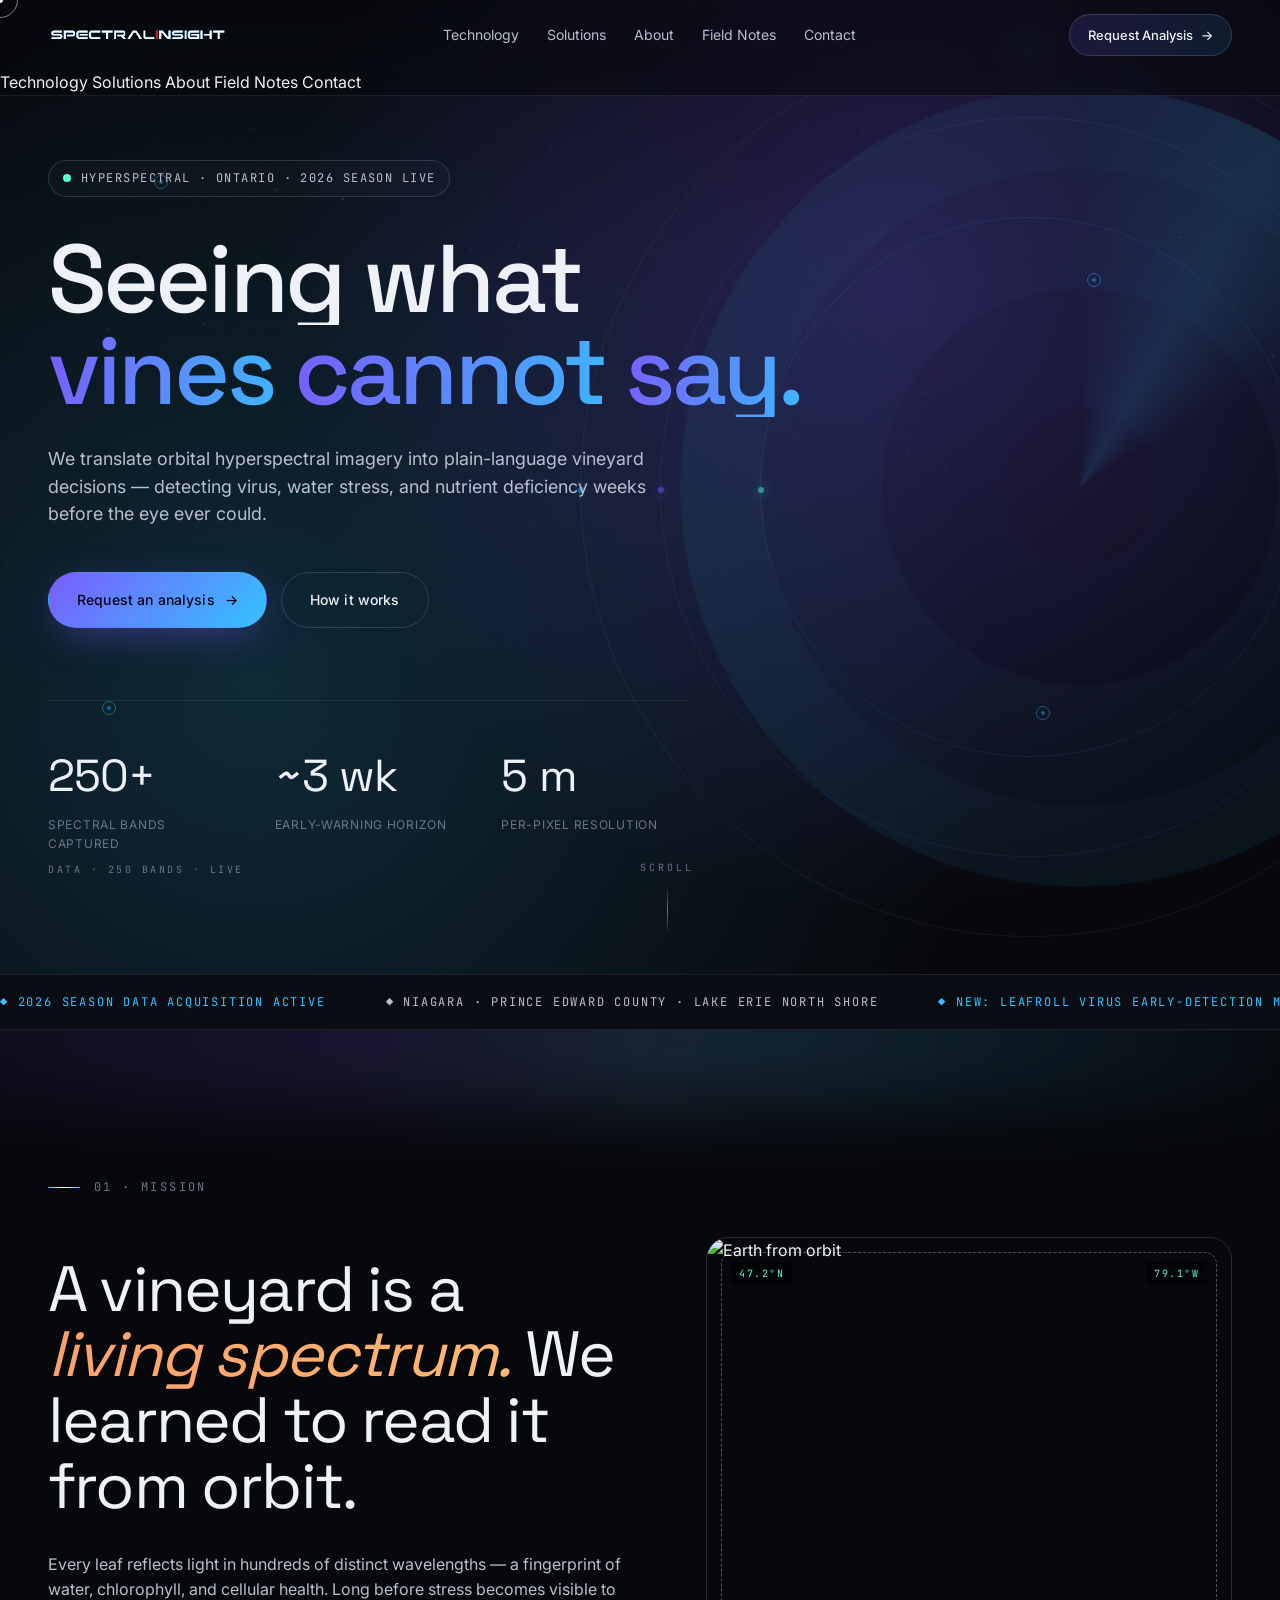
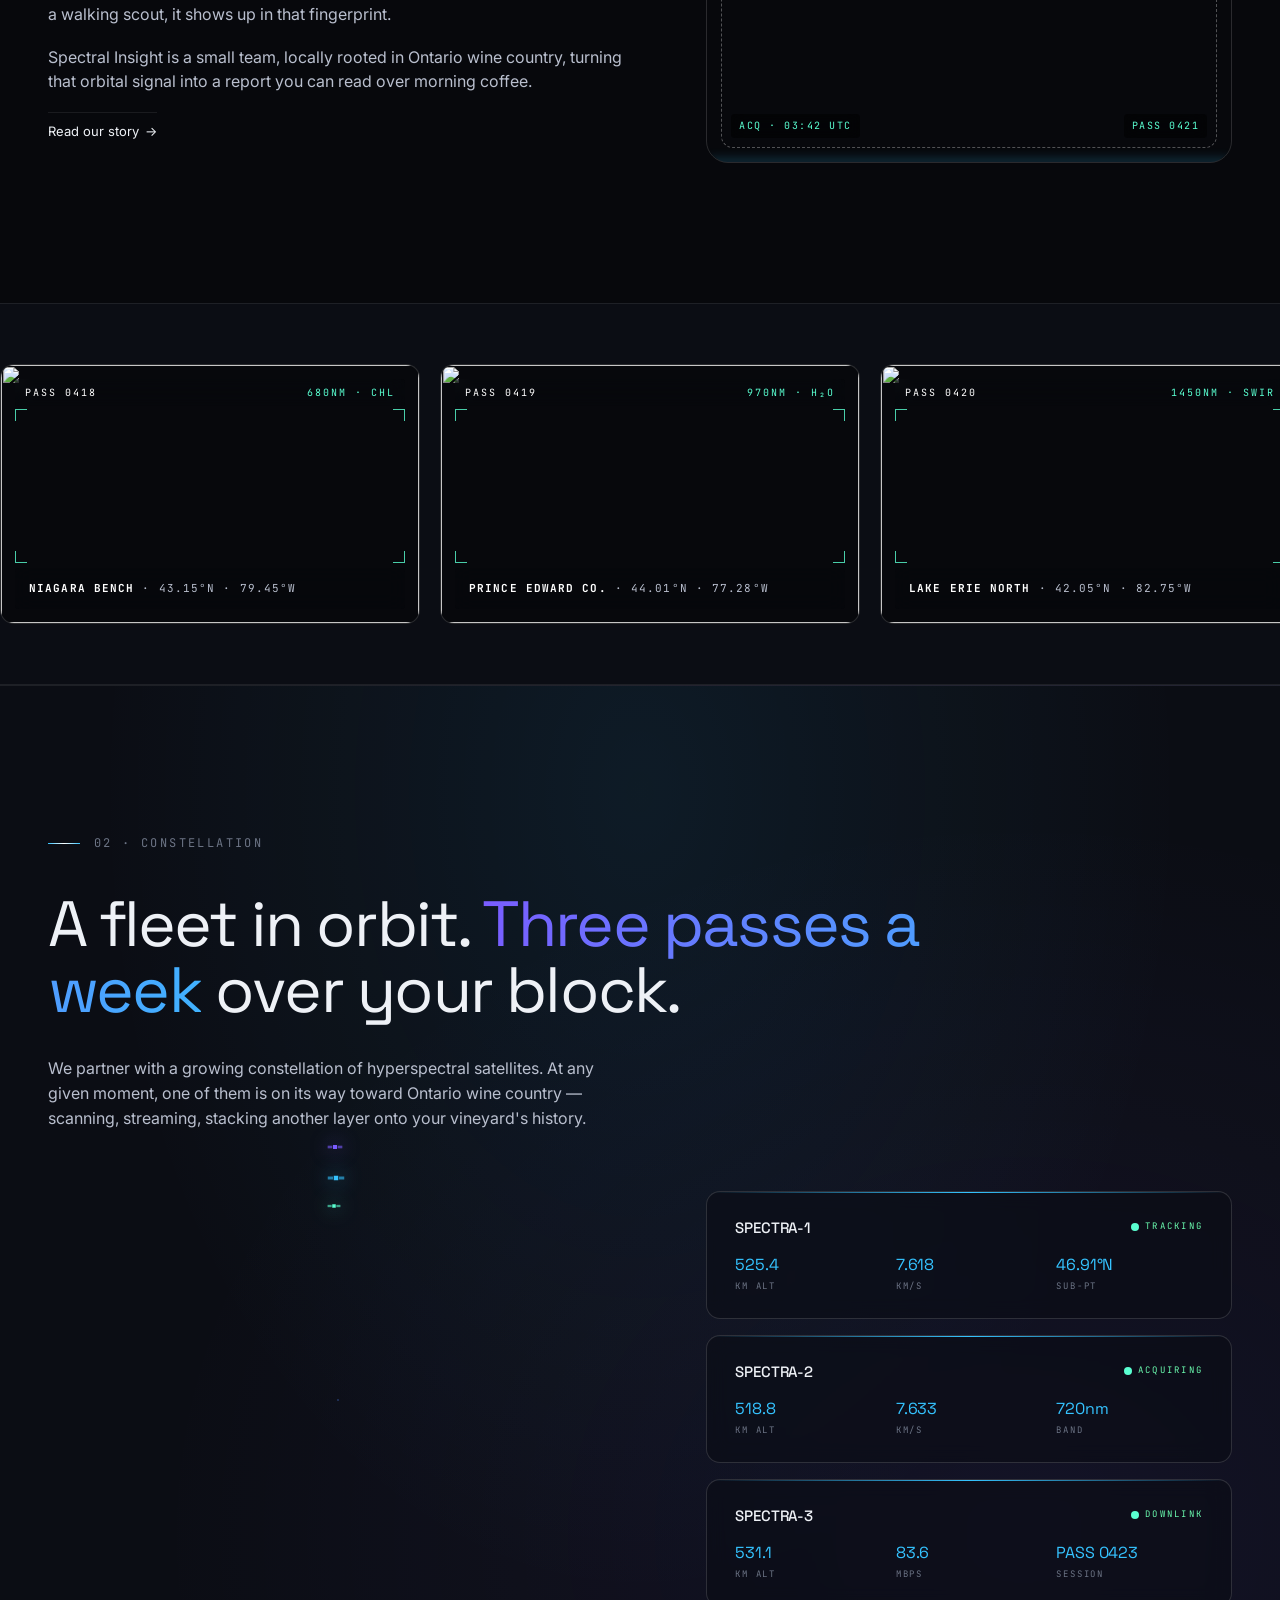
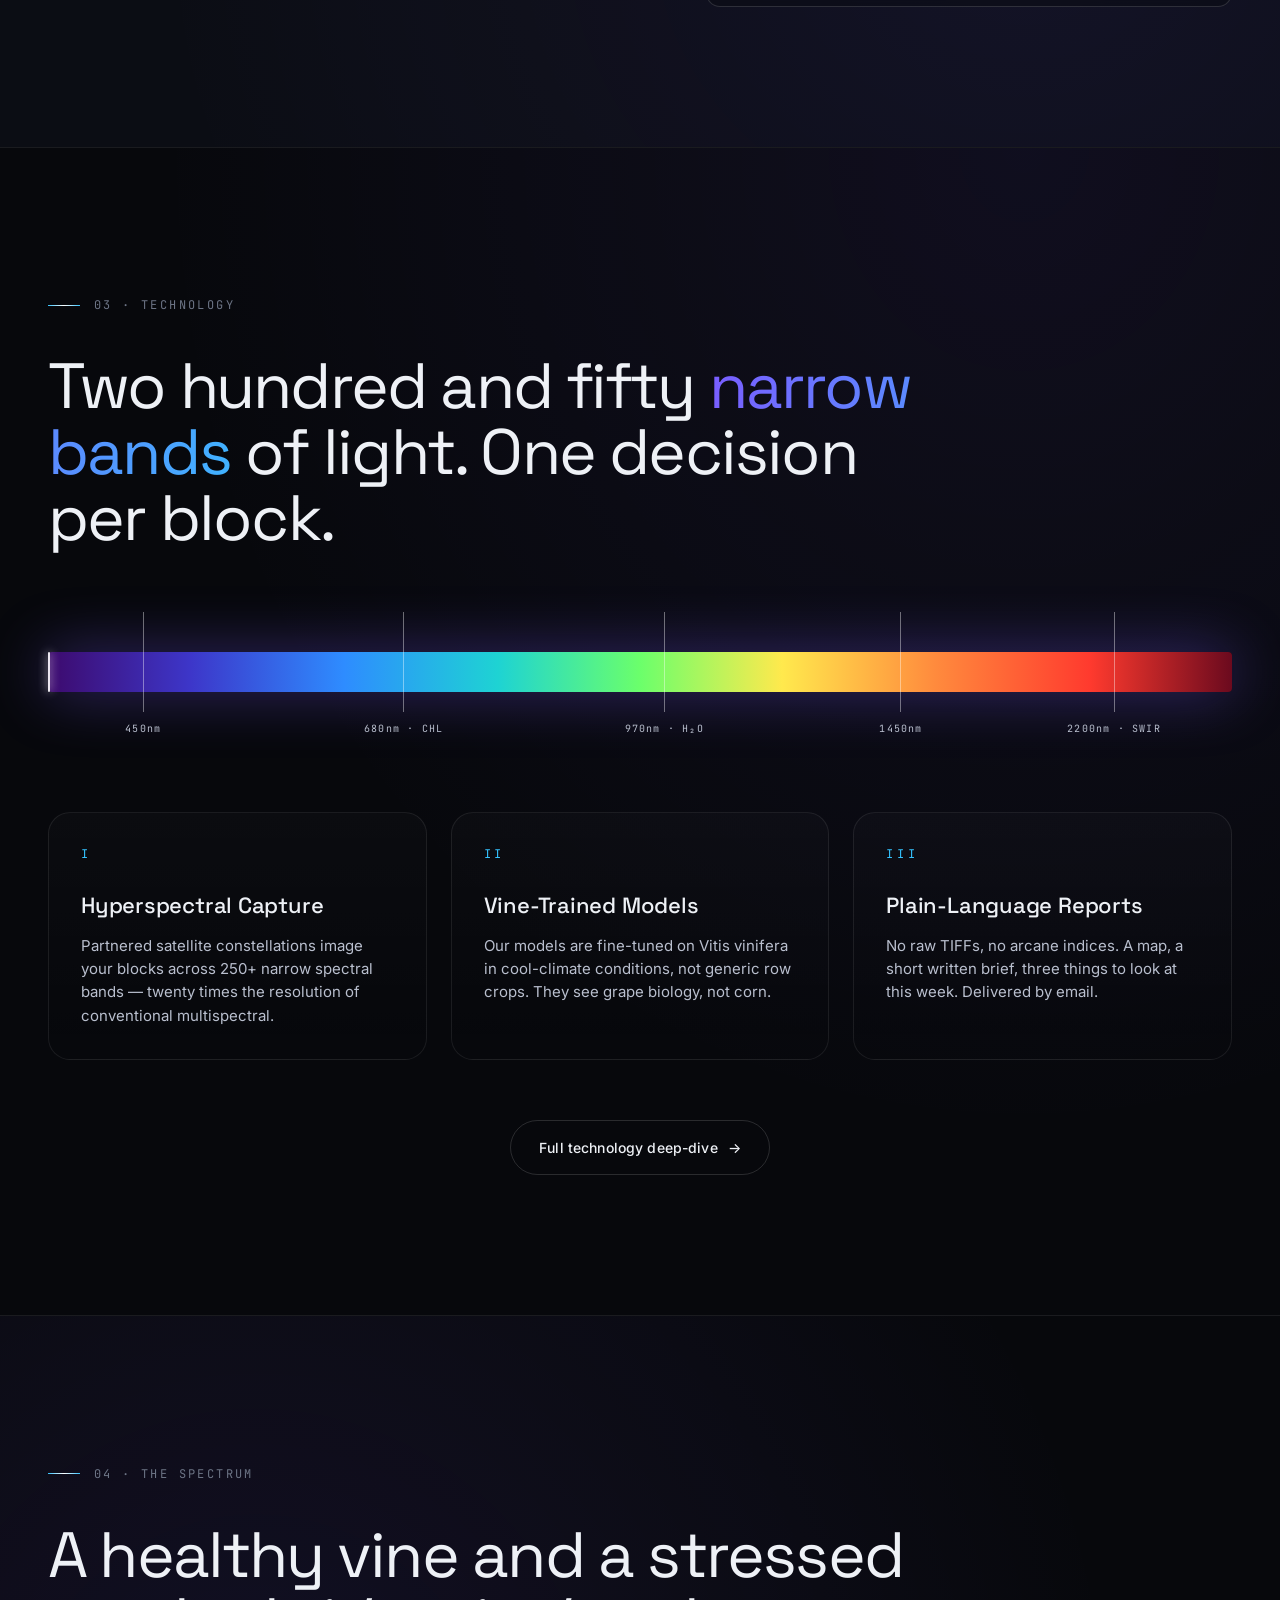
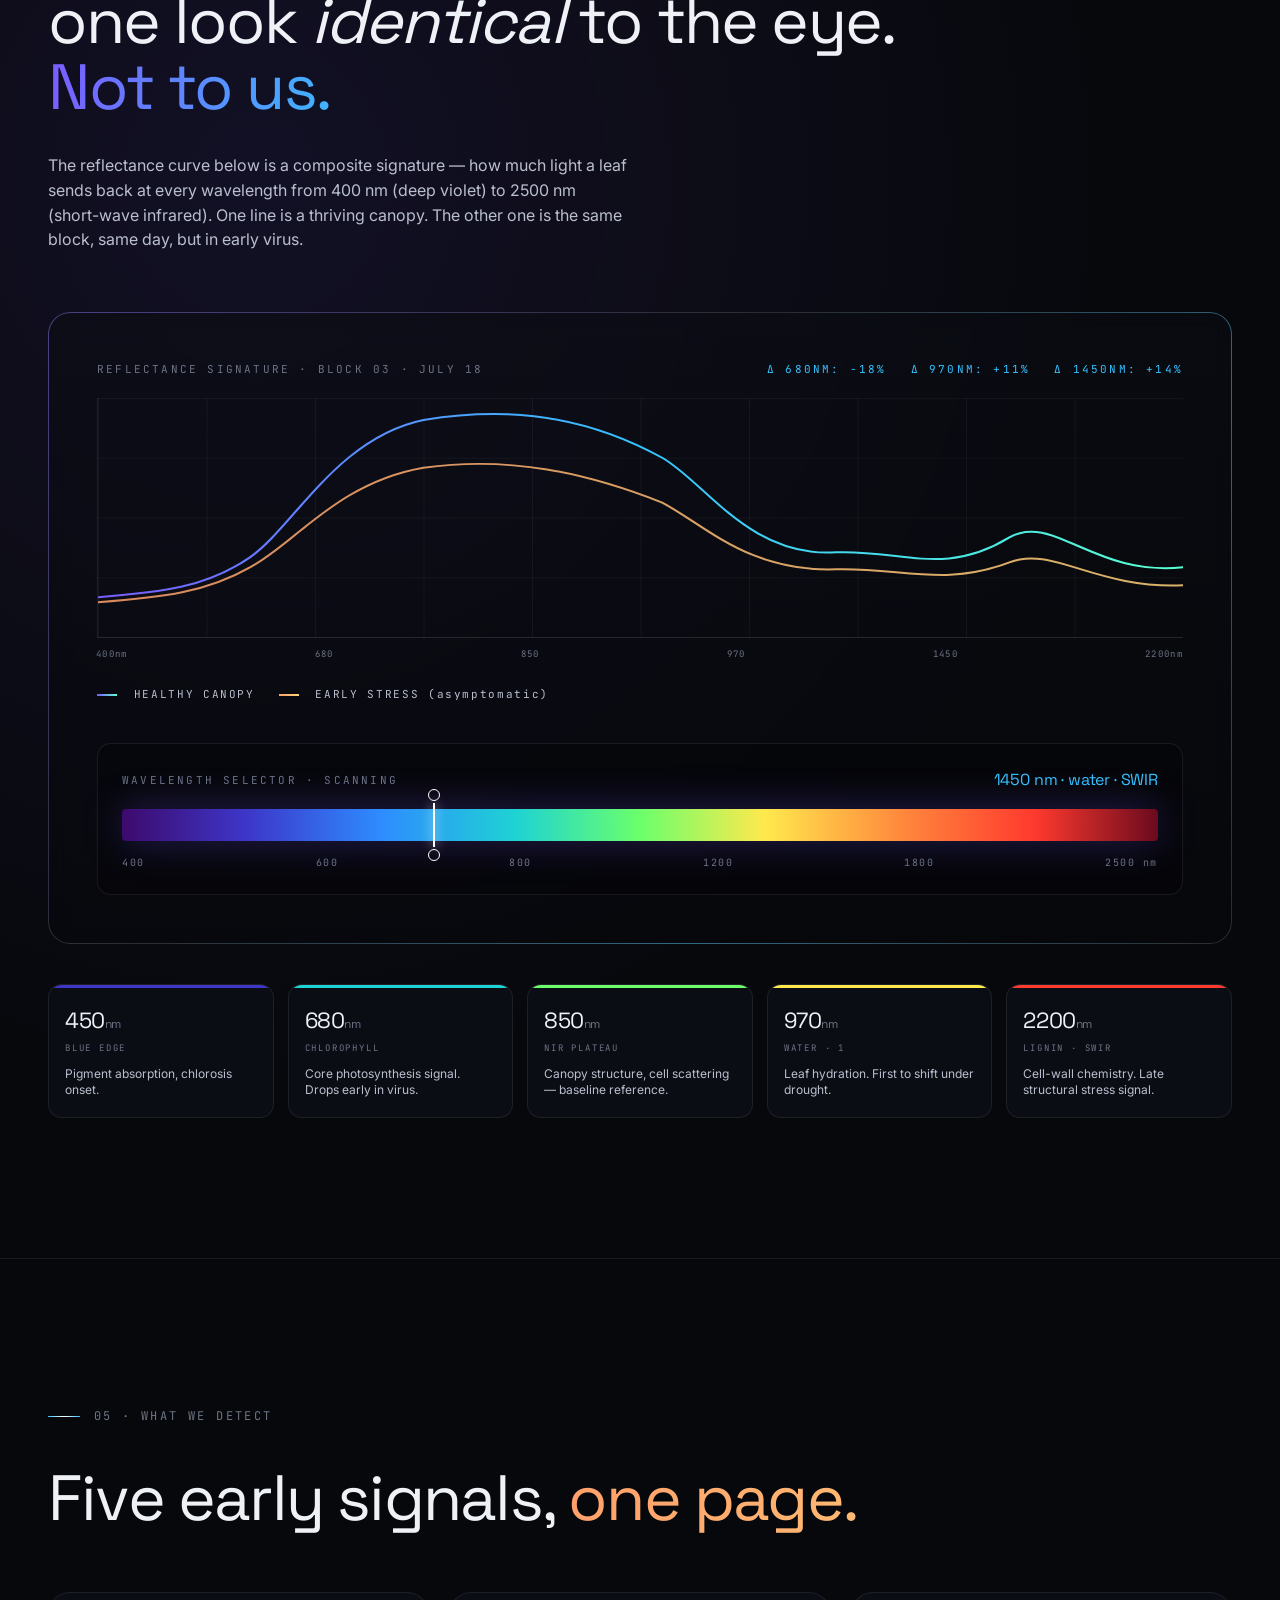
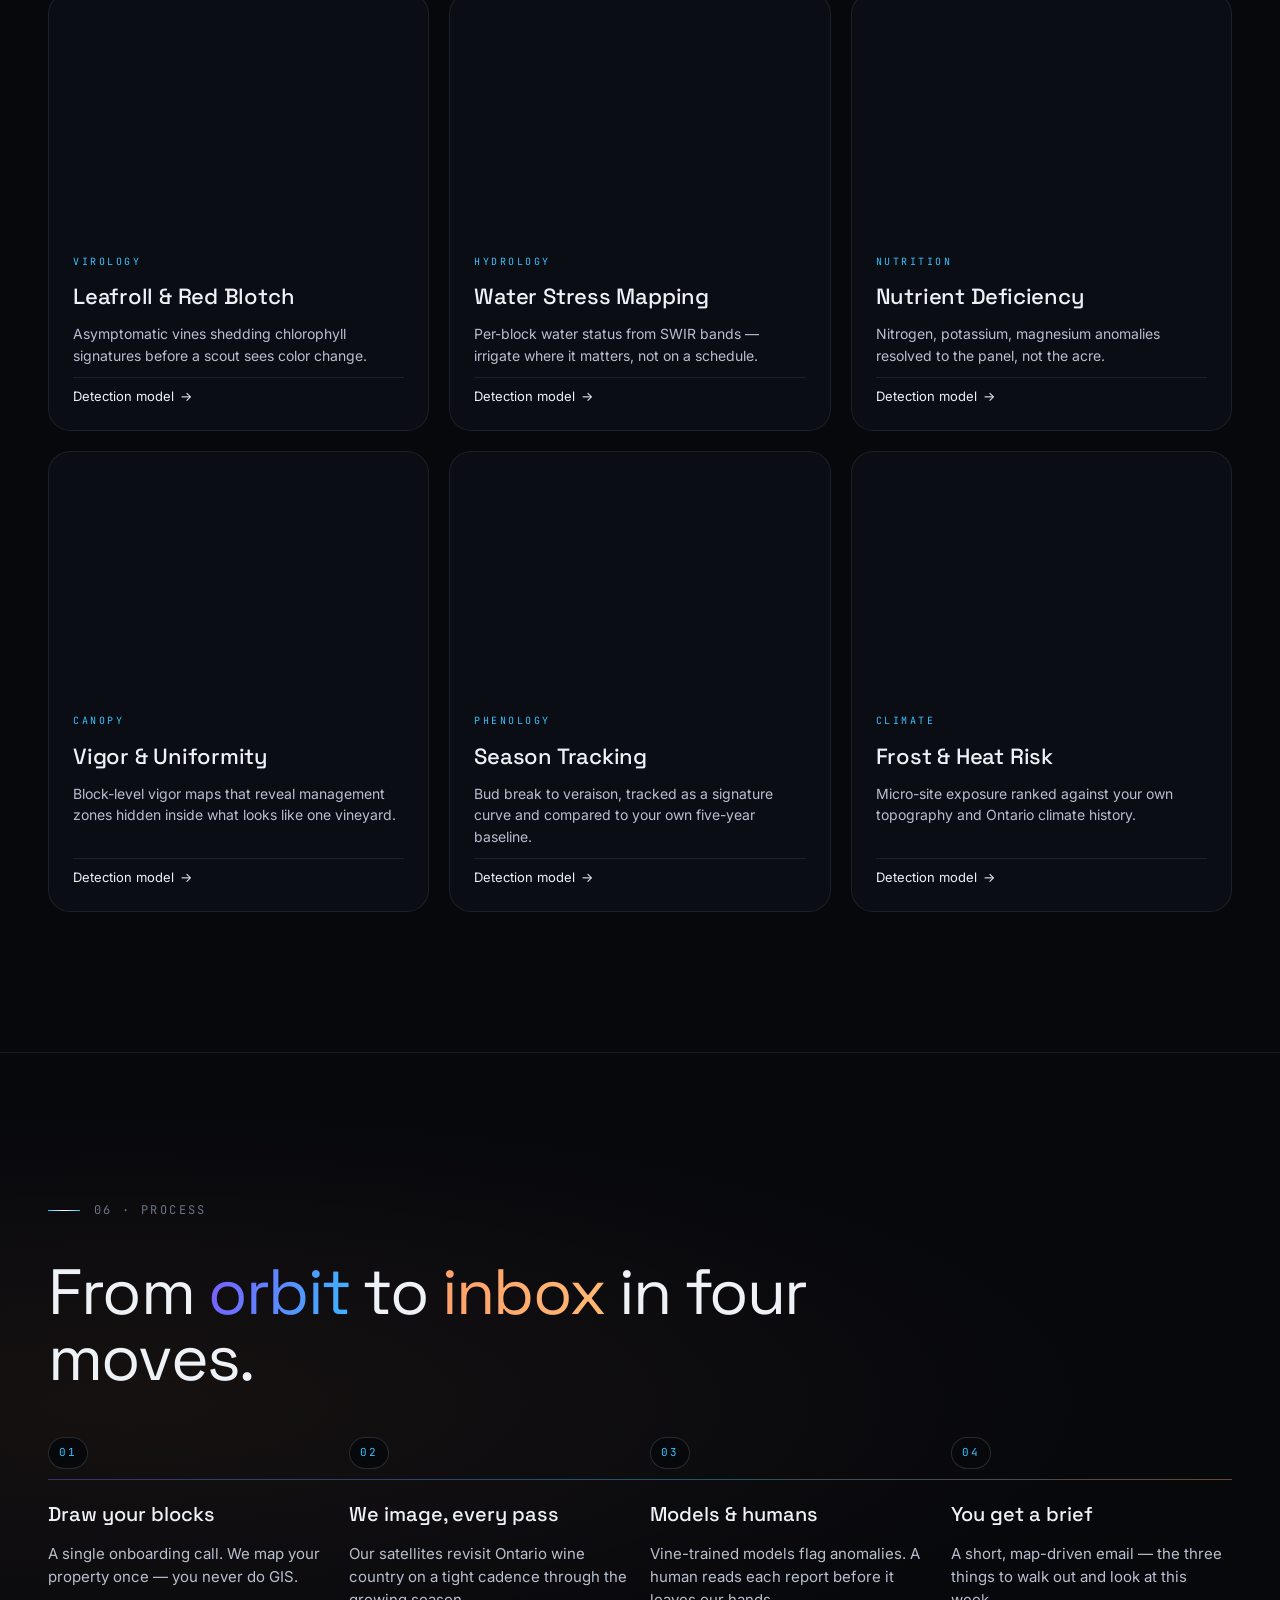
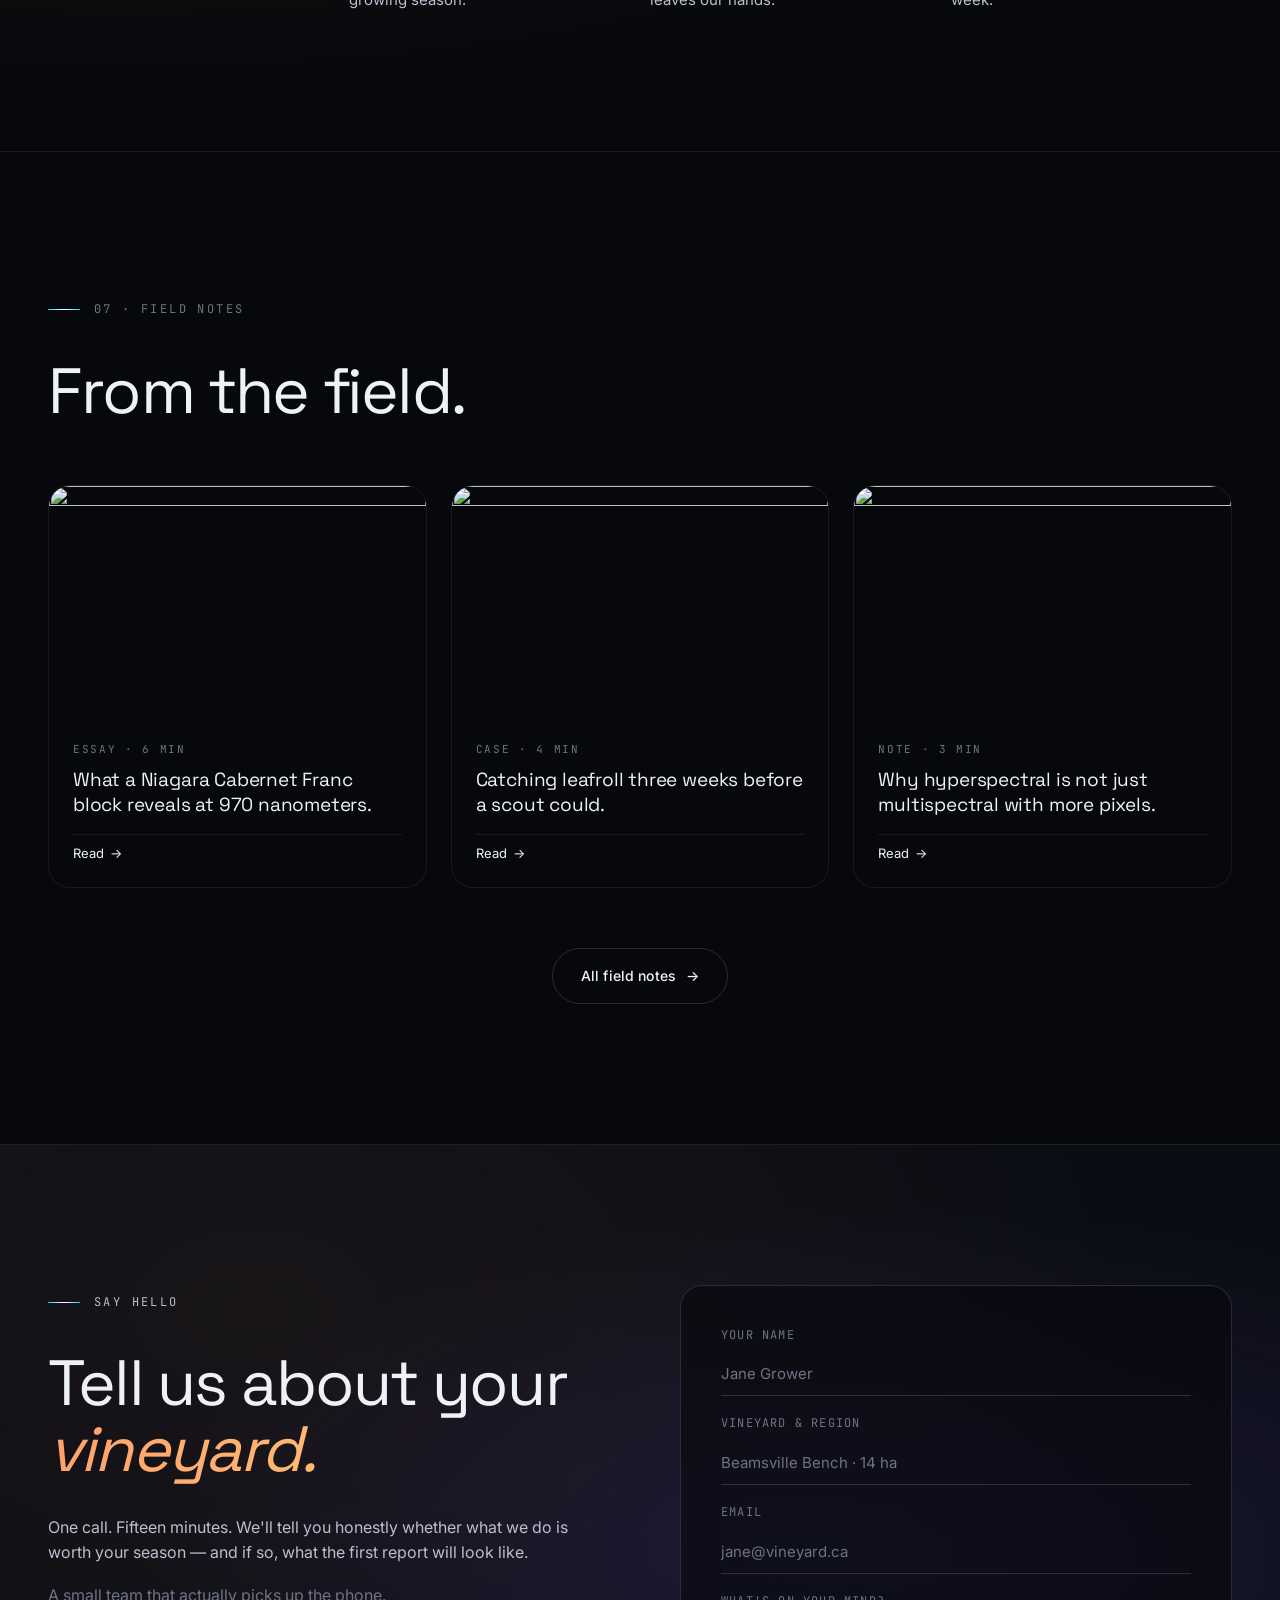
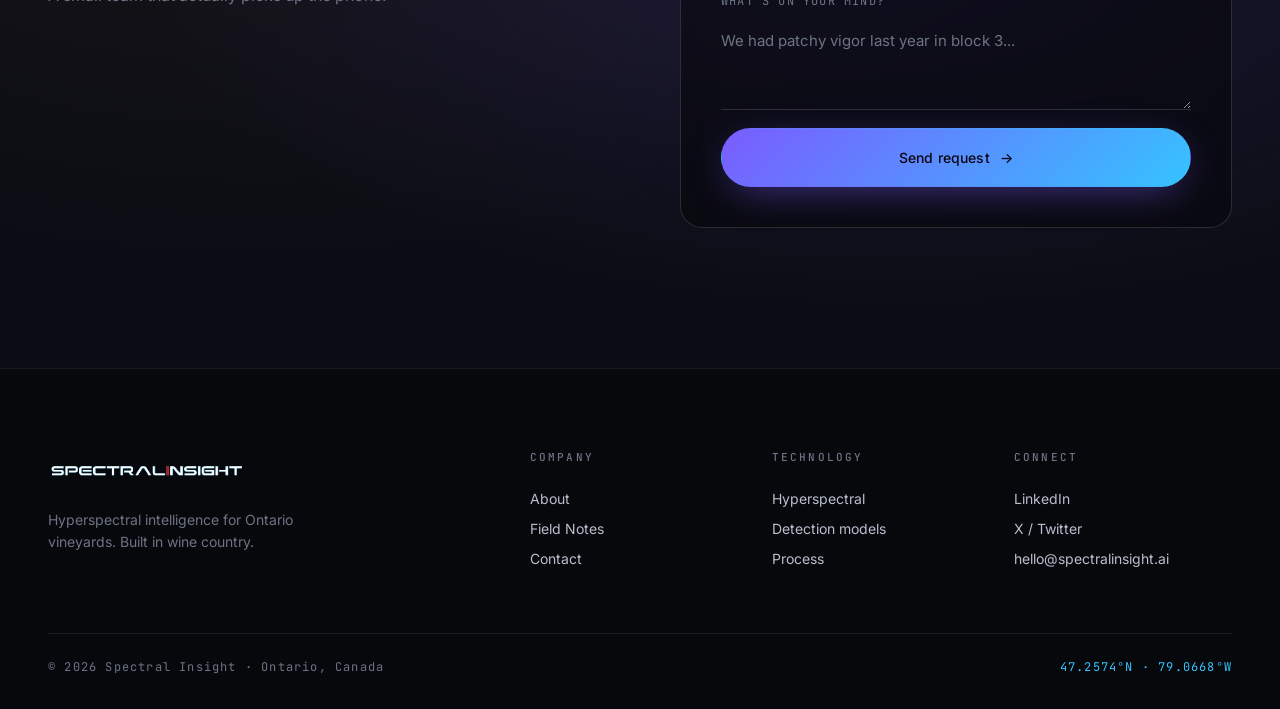
==== commit 235c1211: "Add spectral/orbital depth layer - New Constellation section with 3D CSS Earth, orbiting satellites," ====
--- a/index.html
+++ b/index.html
@@ -30,6 +30,7 @@
   <canvas class="starfield" id="starfield"></canvas>
   <div class="grid-overlay" aria-hidden="true"></div>
   <div class="noise" aria-hidden="true"></div>
+  <div class="aurora-bottom" aria-hidden="true"></div>
 
   <!-- NAV -->
   <header class="nav" id="nav">
@@ -79,6 +80,19 @@
       </div>
     </div>
 
+    <div class="radar-sweep" aria-hidden="true"></div>
+
+    <div class="orbit-badge" style="top: 18%; left: 12%;"></div>
+    <div class="orbit-badge" style="top: 72%; left: 8%; animation-delay: 1s;"></div>
+    <div class="orbit-badge" style="top: 28%; right: 14%; animation-delay: 1.8s;"></div>
+    <div class="orbit-badge" style="bottom: 26%; right: 18%; animation-delay: 0.5s;"></div>
+
+    <div class="datastream-label" aria-hidden="true">DATA · 250 BANDS · LIVE</div>
+    <div class="datastream" aria-hidden="true">
+      <span></span><span></span><span></span><span></span><span></span><span></span>
+      <span></span><span></span><span></span><span></span><span></span><span></span>
+    </div>
+
     <div class="hero-content">
       <div class="hero-eyebrow">
         <span class="pulse-dot"></span>
@@ -186,12 +200,180 @@
     </div>
   </section>
 
+  <!-- SATELLITE IMAGERY STRIP -->
+  <section class="sat-strip">
+    <div class="sat-strip-inner">
+      <div class="sat-tile">
+        <img src="https://images.unsplash.com/photo-1451187580459-43490279c0fa?w=1200&q=85" alt="" />
+        <div class="sat-tile-meta"><span>PASS 0418</span><span class="band">680nm · CHL</span></div>
+        <div class="cross tl"></div><div class="cross tr"></div><div class="cross bl"></div><div class="cross br"></div>
+        <div class="sat-tile-caption"><strong>NIAGARA BENCH</strong> · 43.15°N · 79.45°W</div>
+      </div>
+      <div class="sat-tile">
+        <img src="https://images.unsplash.com/photo-1446776811953-b23d57bd21aa?w=1200&q=85" alt="" />
+        <div class="sat-tile-meta"><span>PASS 0419</span><span class="band">970nm · H₂O</span></div>
+        <div class="cross tl"></div><div class="cross tr"></div><div class="cross bl"></div><div class="cross br"></div>
+        <div class="sat-tile-caption"><strong>PRINCE EDWARD CO.</strong> · 44.01°N · 77.28°W</div>
+      </div>
+      <div class="sat-tile">
+        <img src="https://images.unsplash.com/photo-1419242902214-272b3f66ee7a?w=1200&q=85" alt="" />
+        <div class="sat-tile-meta"><span>PASS 0420</span><span class="band">1450nm · SWIR</span></div>
+        <div class="cross tl"></div><div class="cross tr"></div><div class="cross bl"></div><div class="cross br"></div>
+        <div class="sat-tile-caption"><strong>LAKE ERIE NORTH</strong> · 42.05°N · 82.75°W</div>
+      </div>
+      <div class="sat-tile">
+        <img src="https://images.unsplash.com/photo-1614728263952-84ea256f9679?w=1200&q=85" alt="" />
+        <div class="sat-tile-meta"><span>PASS 0421</span><span class="band">2200nm · LIGNIN</span></div>
+        <div class="cross tl"></div><div class="cross tr"></div><div class="cross bl"></div><div class="cross br"></div>
+        <div class="sat-tile-caption"><strong>BEAMSVILLE</strong> · 43.18°N · 79.49°W</div>
+      </div>
+      <div class="sat-tile">
+        <img src="https://images.unsplash.com/photo-1516849841032-87cbac4d88f7?w=1200&q=85" alt="" />
+        <div class="sat-tile-meta"><span>PASS 0422</span><span class="band">RGB · SCENE</span></div>
+        <div class="cross tl"></div><div class="cross tr"></div><div class="cross bl"></div><div class="cross br"></div>
+        <div class="sat-tile-caption"><strong>TWENTY MILE BENCH</strong> · 43.17°N · 79.54°W</div>
+      </div>
+      <div class="sat-tile">
+        <img src="https://images.unsplash.com/photo-1614728894747-a83421e2b9c9?w=1200&q=85" alt="" />
+        <div class="sat-tile-meta"><span>PASS 0423</span><span class="band">NIR · PLATEAU</span></div>
+        <div class="cross tl"></div><div class="cross tr"></div><div class="cross bl"></div><div class="cross br"></div>
+        <div class="sat-tile-caption"><strong>SHORT HILLS</strong> · 43.08°N · 79.25°W</div>
+      </div>
+      <!-- duplicate for seamless marquee -->
+      <div class="sat-tile">
+        <img src="https://images.unsplash.com/photo-1451187580459-43490279c0fa?w=1200&q=85" alt="" />
+        <div class="sat-tile-meta"><span>PASS 0418</span><span class="band">680nm · CHL</span></div>
+        <div class="cross tl"></div><div class="cross tr"></div><div class="cross bl"></div><div class="cross br"></div>
+        <div class="sat-tile-caption"><strong>NIAGARA BENCH</strong> · 43.15°N · 79.45°W</div>
+      </div>
+      <div class="sat-tile">
+        <img src="https://images.unsplash.com/photo-1446776811953-b23d57bd21aa?w=1200&q=85" alt="" />
+        <div class="sat-tile-meta"><span>PASS 0419</span><span class="band">970nm · H₂O</span></div>
+        <div class="cross tl"></div><div class="cross tr"></div><div class="cross bl"></div><div class="cross br"></div>
+        <div class="sat-tile-caption"><strong>PRINCE EDWARD CO.</strong> · 44.01°N · 77.28°W</div>
+      </div>
+      <div class="sat-tile">
+        <img src="https://images.unsplash.com/photo-1419242902214-272b3f66ee7a?w=1200&q=85" alt="" />
+        <div class="sat-tile-meta"><span>PASS 0420</span><span class="band">1450nm · SWIR</span></div>
+        <div class="cross tl"></div><div class="cross tr"></div><div class="cross bl"></div><div class="cross br"></div>
+        <div class="sat-tile-caption"><strong>LAKE ERIE NORTH</strong> · 42.05°N · 82.75°W</div>
+      </div>
+      <div class="sat-tile">
+        <img src="https://images.unsplash.com/photo-1614728263952-84ea256f9679?w=1200&q=85" alt="" />
+        <div class="sat-tile-meta"><span>PASS 0421</span><span class="band">2200nm · LIGNIN</span></div>
+        <div class="cross tl"></div><div class="cross tr"></div><div class="cross bl"></div><div class="cross br"></div>
+        <div class="sat-tile-caption"><strong>BEAMSVILLE</strong> · 43.18°N · 79.49°W</div>
+      </div>
+      <div class="sat-tile">
+        <img src="https://images.unsplash.com/photo-1516849841032-87cbac4d88f7?w=1200&q=85" alt="" />
+        <div class="sat-tile-meta"><span>PASS 0422</span><span class="band">RGB · SCENE</span></div>
+        <div class="cross tl"></div><div class="cross tr"></div><div class="cross bl"></div><div class="cross br"></div>
+        <div class="sat-tile-caption"><strong>TWENTY MILE BENCH</strong> · 43.17°N · 79.54°W</div>
+      </div>
+      <div class="sat-tile">
+        <img src="https://images.unsplash.com/photo-1614728894747-a83421e2b9c9?w=1200&q=85" alt="" />
+        <div class="sat-tile-meta"><span>PASS 0423</span><span class="band">NIR · PLATEAU</span></div>
+        <div class="cross tl"></div><div class="cross tr"></div><div class="cross bl"></div><div class="cross br"></div>
+        <div class="sat-tile-caption"><strong>SHORT HILLS</strong> · 43.08°N · 79.25°W</div>
+      </div>
+    </div>
+  </section>
+
+  <!-- CONSTELLATION -->
+  <section class="constellation-sec">
+    <div class="container">
+      <div class="section-label">
+        <span class="label-bar"></span>
+        02 · CONSTELLATION
+      </div>
+      <h2 class="h-big">
+        A fleet in orbit. <span class="gradient-text">Three passes a week</span> over your block.
+      </h2>
+      <p class="lead">
+        We partner with a growing constellation of hyperspectral satellites.
+        At any given moment, one of them is on its way toward Ontario wine country —
+        scanning, streaming, stacking another layer onto your vineyard's history.
+      </p>
+
+      <div class="constellation-grid">
+        <div class="earth-3d">
+          <div class="earth-3d-inner">
+            <div class="earth-sphere"></div>
+            <div class="earth-atmo"></div>
+            <div class="earth-ring r1"></div>
+            <div class="earth-ring r2"></div>
+
+            <div class="earth-sat s1" aria-hidden="true">
+              <svg viewBox="0 0 24 24" width="18" height="18">
+                <rect x="9" y="9" width="6" height="6" fill="currentColor"/>
+                <rect x="1" y="10" width="7" height="4" fill="currentColor" opacity="0.6"/>
+                <rect x="16" y="10" width="7" height="4" fill="currentColor" opacity="0.6"/>
+              </svg>
+            </div>
+            <div class="earth-sat s2" aria-hidden="true">
+              <svg viewBox="0 0 24 24" width="16" height="16">
+                <rect x="9" y="9" width="6" height="6" fill="currentColor"/>
+                <rect x="1" y="10" width="7" height="4" fill="currentColor" opacity="0.6"/>
+                <rect x="16" y="10" width="7" height="4" fill="currentColor" opacity="0.6"/>
+              </svg>
+            </div>
+            <div class="earth-sat s3" aria-hidden="true">
+              <svg viewBox="0 0 24 24" width="14" height="14">
+                <rect x="9" y="9" width="6" height="6" fill="currentColor"/>
+                <rect x="1" y="10" width="7" height="4" fill="currentColor" opacity="0.6"/>
+                <rect x="16" y="10" width="7" height="4" fill="currentColor" opacity="0.6"/>
+              </svg>
+            </div>
+          </div>
+        </div>
+
+        <div class="telemetry">
+          <div class="telemetry-panel" data-hover>
+            <div class="tp-head">
+              <div class="tp-name">SPECTRA-1</div>
+              <div class="tp-status"><span class="pulse-dot"></span>TRACKING</div>
+            </div>
+            <div class="tp-grid">
+              <div class="tp-cell"><div class="v" id="s1Alt">525.3</div><div class="l">km alt</div></div>
+              <div class="tp-cell"><div class="v" id="s1Vel">7.62</div><div class="l">km/s</div></div>
+              <div class="tp-cell"><div class="v" id="s1Lat">47.24°N</div><div class="l">sub-pt</div></div>
+            </div>
+          </div>
+
+          <div class="telemetry-panel" data-hover>
+            <div class="tp-head">
+              <div class="tp-name">SPECTRA-2</div>
+              <div class="tp-status"><span class="pulse-dot"></span>ACQUIRING</div>
+            </div>
+            <div class="tp-grid">
+              <div class="tp-cell"><div class="v" id="s2Alt">518.8</div><div class="l">km alt</div></div>
+              <div class="tp-cell"><div class="v" id="s2Vel">7.64</div><div class="l">km/s</div></div>
+              <div class="tp-cell"><div class="v" id="s2Band">970nm</div><div class="l">band</div></div>
+            </div>
+          </div>
+
+          <div class="telemetry-panel" data-hover>
+            <div class="tp-head">
+              <div class="tp-name">SPECTRA-3</div>
+              <div class="tp-status"><span class="pulse-dot"></span>DOWNLINK</div>
+            </div>
+            <div class="tp-grid">
+              <div class="tp-cell"><div class="v" id="s3Alt">531.1</div><div class="l">km alt</div></div>
+              <div class="tp-cell"><div class="v" id="s3Rx">84.2</div><div class="l">Mbps</div></div>
+              <div class="tp-cell"><div class="v" id="s3Pass">PASS 0423</div><div class="l">session</div></div>
+            </div>
+          </div>
+        </div>
+      </div>
+    </div>
+  </section>
+
   <!-- TECH -->
   <section class="tech">
     <div class="container">
       <div class="section-label">
         <span class="label-bar"></span>
-        02 · TECHNOLOGY
+        03 · TECHNOLOGY
       </div>
 
       <h2 class="h-big">
@@ -235,12 +417,137 @@
     </div>
   </section>
 
+  <!-- SPECTRUM DEEP-DIVE -->
+  <section class="spectrum-deep">
+    <div class="container">
+      <div class="section-label">
+        <span class="label-bar"></span>
+        04 · THE SPECTRUM
+      </div>
+
+      <h2 class="h-big">
+        A healthy vine and a stressed one look <span class="italic">identical</span>
+        to the eye. <span class="gradient-text">Not to us.</span>
+      </h2>
+      <p class="lead">
+        The reflectance curve below is a composite signature — how much light
+        a leaf sends back at every wavelength from 400&nbsp;nm (deep violet)
+        to 2500&nbsp;nm (short-wave infrared). One line is a thriving canopy.
+        The other one is the same block, same day, but in early virus.
+      </p>
+
+      <div class="reflectance-panel">
+        <div class="reflectance-head">
+          <div>REFLECTANCE SIGNATURE · BLOCK 03 · JULY 18</div>
+          <div class="vals">
+            <span>Δ 680nm: −18%</span>
+            <span>Δ 970nm: +11%</span>
+            <span>Δ 1450nm: +14%</span>
+          </div>
+        </div>
+
+        <div class="reflectance-chart">
+          <svg viewBox="0 0 1000 240" preserveAspectRatio="none">
+            <defs>
+              <linearGradient id="rgrad-healthy" x1="0" x2="1">
+                <stop offset="0" stop-color="#7a5cff"/>
+                <stop offset="0.5" stop-color="#35c3ff"/>
+                <stop offset="1" stop-color="#5affd1"/>
+              </linearGradient>
+              <linearGradient id="rgrad-stressed" x1="0" x2="1">
+                <stop offset="0" stop-color="#ff9f6a"/>
+                <stop offset="1" stop-color="#ffd27a"/>
+              </linearGradient>
+            </defs>
+            <!-- Healthy curve -->
+            <path class="healthy" d="
+              M 0,200
+              C 60,195 100,190 140,160
+              C 180,130 220,40 300,22
+              C 380,8 450,18 520,60
+              C 560,85 600,160 680,155
+              C 740,152 780,180 840,140
+              C 880,115 920,180 1000,170
+            "/>
+            <!-- Stressed curve -->
+            <path class="stressed" d="
+              M 0,205
+              C 60,200 100,195 140,170
+              C 180,148 220,85 300,70
+              C 380,58 450,75 520,105
+              C 560,128 600,175 680,172
+              C 740,170 780,190 840,165
+              C 880,148 920,192 1000,188
+            "/>
+          </svg>
+        </div>
+
+        <div class="reflectance-axis-x">
+          <span>400nm</span>
+          <span>680</span>
+          <span>850</span>
+          <span>970</span>
+          <span>1450</span>
+          <span>2200nm</span>
+        </div>
+
+        <div class="reflectance-legend">
+          <div><span class="swatch healthy"></span> HEALTHY CANOPY</div>
+          <div><span class="swatch stressed"></span> EARLY STRESS (asymptomatic)</div>
+        </div>
+
+        <div class="wavelength-picker">
+          <div class="wp-label">
+            <span>WAVELENGTH SELECTOR · SCANNING</span>
+            <span class="cur" id="wpCurrent">680 nm · chlorophyll</span>
+          </div>
+          <div class="wp-bar">
+            <div class="wp-cursor"></div>
+          </div>
+          <div class="wp-scale">
+            <span>400</span><span>600</span><span>800</span>
+            <span>1200</span><span>1800</span><span>2500 nm</span>
+          </div>
+        </div>
+      </div>
+
+      <!-- BAND GRID -->
+      <div class="band-grid">
+        <div class="band-cell b1" data-hover>
+          <div class="nm">450<span style="font-size:12px;color:var(--ink-mute);">nm</span></div>
+          <div class="lbl">BLUE EDGE</div>
+          <div class="desc">Pigment absorption, chlorosis onset.</div>
+        </div>
+        <div class="band-cell b2" data-hover>
+          <div class="nm">680<span style="font-size:12px;color:var(--ink-mute);">nm</span></div>
+          <div class="lbl">CHLOROPHYLL</div>
+          <div class="desc">Core photosynthesis signal. Drops early in virus.</div>
+        </div>
+        <div class="band-cell b3" data-hover>
+          <div class="nm">850<span style="font-size:12px;color:var(--ink-mute);">nm</span></div>
+          <div class="lbl">NIR PLATEAU</div>
+          <div class="desc">Canopy structure, cell scattering — baseline reference.</div>
+        </div>
+        <div class="band-cell b4" data-hover>
+          <div class="nm">970<span style="font-size:12px;color:var(--ink-mute);">nm</span></div>
+          <div class="lbl">WATER · 1</div>
+          <div class="desc">Leaf hydration. First to shift under drought.</div>
+        </div>
+        <div class="band-cell b5" data-hover>
+          <div class="nm">2200<span style="font-size:12px;color:var(--ink-mute);">nm</span></div>
+          <div class="lbl">LIGNIN · SWIR</div>
+          <div class="desc">Cell-wall chemistry. Late structural stress signal.</div>
+        </div>
+      </div>
+    </div>
+  </section>
+
   <!-- SOLUTIONS -->
   <section class="solutions">
     <div class="container">
       <div class="section-label">
         <span class="label-bar"></span>
-        03 · WHAT WE DETECT
+        05 · WHAT WE DETECT
       </div>
 
       <h2 class="h-big">
@@ -316,7 +623,7 @@
     <div class="container">
       <div class="section-label">
         <span class="label-bar"></span>
-        04 · PROCESS
+        06 · PROCESS
       </div>
       <h2 class="h-big">
         From <span class="gradient-text">orbit</span> to <span class="gradient-text-warm">inbox</span>
@@ -353,7 +660,7 @@
     <div class="container">
       <div class="section-label">
         <span class="label-bar"></span>
-        05 · FIELD NOTES
+        07 · FIELD NOTES
       </div>
       <h2 class="h-big">From the field.</h2>
 
--- a/styles.css
+++ b/styles.css
@@ -1901,3 +1901,622 @@
   25%      { transform: translate(2px, -1px); }
   75%      { transform: translate(-2px, 1px); }
 }
+
+/* ============================================================
+   PHASE 2 — SPECTRAL, ORBITAL, SATELLITE ENHANCEMENTS
+   ============================================================ */
+
+/* ---------- Aurora bottom glow (global) ---------- */
+.aurora-bottom {
+  position: fixed;
+  bottom: -200px;
+  left: -10%;
+  right: -10%;
+  height: 400px;
+  pointer-events: none;
+  z-index: 1;
+  background:
+    radial-gradient(ellipse 60% 100% at 30% 100%, rgba(122,92,255,0.18), transparent 70%),
+    radial-gradient(ellipse 40% 100% at 70% 100%, rgba(53,195,255,0.14), transparent 70%),
+    radial-gradient(ellipse 30% 100% at 50% 100%, rgba(90,255,209,0.1), transparent 70%);
+  filter: blur(40px);
+  animation: aurora-drift 18s ease-in-out infinite alternate;
+}
+@keyframes aurora-drift {
+  from { transform: translateX(-4%) scaleY(1); opacity: 0.8; }
+  to   { transform: translateX(4%) scaleY(1.1); opacity: 1; }
+}
+
+/* ---------- Hero radar sweep ---------- */
+.radar-sweep {
+  position: absolute;
+  top: 50%; right: -200px;
+  transform: translateY(-50%);
+  width: 800px; height: 800px;
+  pointer-events: none;
+  z-index: 2;
+  opacity: 0.35;
+}
+.radar-sweep::before {
+  content: '';
+  position: absolute; inset: 0;
+  border-radius: 50%;
+  background: conic-gradient(
+    from 0deg,
+    transparent 0deg,
+    rgba(53,195,255,0.35) 30deg,
+    transparent 60deg
+  );
+  animation: radar-rot 6s linear infinite;
+}
+.radar-sweep::after {
+  content: '';
+  position: absolute; inset: 0;
+  border-radius: 50%;
+  border: 1px solid rgba(53,195,255,0.15);
+  box-shadow:
+    inset 0 0 0 80px transparent,
+    inset 0 0 0 81px rgba(53,195,255,0.08),
+    inset 0 0 0 200px transparent,
+    inset 0 0 0 201px rgba(53,195,255,0.08),
+    inset 0 0 0 320px transparent,
+    inset 0 0 0 321px rgba(53,195,255,0.05);
+}
+@keyframes radar-rot { to { transform: rotate(360deg); } }
+
+/* ---------- Hero data stream (vertical bars) ---------- */
+.datastream {
+  position: absolute;
+  left: var(--pad);
+  bottom: 40px;
+  display: flex;
+  align-items: end;
+  gap: 3px;
+  height: 48px;
+  z-index: 5;
+}
+.datastream span {
+  display: block;
+  width: 3px;
+  background: linear-gradient(180deg, var(--acc-2), var(--acc-1));
+  border-radius: 1px;
+  animation: ds-pulse 1.4s ease-in-out infinite;
+}
+.datastream span:nth-child(1) { animation-delay: 0s; }
+.datastream span:nth-child(2) { animation-delay: .1s; }
+.datastream span:nth-child(3) { animation-delay: .2s; }
+.datastream span:nth-child(4) { animation-delay: .3s; }
+.datastream span:nth-child(5) { animation-delay: .4s; }
+.datastream span:nth-child(6) { animation-delay: .5s; }
+.datastream span:nth-child(7) { animation-delay: .6s; }
+.datastream span:nth-child(8) { animation-delay: .7s; }
+.datastream span:nth-child(9) { animation-delay: .8s; }
+.datastream span:nth-child(10) { animation-delay: .9s; }
+.datastream span:nth-child(11) { animation-delay: 1s; }
+.datastream span:nth-child(12) { animation-delay: 1.1s; }
+@keyframes ds-pulse {
+  0%, 100% { height: 4px; opacity: 0.4; }
+  50%      { height: 100%; opacity: 1; }
+}
+.datastream-label {
+  position: absolute;
+  left: var(--pad);
+  bottom: 96px;
+  font-family: var(--font-mono);
+  font-size: 10px;
+  letter-spacing: 0.25em;
+  color: var(--ink-mute);
+  z-index: 5;
+}
+
+@media (max-width: 640px) { .datastream, .datastream-label { display: none; } }
+
+/* ---------- Floating orbit badges ---------- */
+.orbit-badge {
+  position: absolute;
+  width: 14px; height: 14px;
+  border: 1px solid var(--acc-2);
+  border-radius: 50%;
+  opacity: 0.4;
+  pointer-events: none;
+  animation: ob-pulse 3s ease-in-out infinite;
+}
+.orbit-badge::before {
+  content: '';
+  position: absolute;
+  inset: 50% 50% 50% 50%;
+  width: 4px; height: 4px;
+  background: var(--acc-2);
+  border-radius: 50%;
+  transform: translate(-50%, -50%);
+}
+@keyframes ob-pulse {
+  0%, 100% { transform: scale(1); opacity: 0.4; }
+  50%      { transform: scale(1.4); opacity: 0.9; }
+}
+
+/* ============================================================
+   CONSTELLATION SECTION
+============================================================ */
+.constellation-sec {
+  position: relative;
+  z-index: 3;
+  padding: 140px 0;
+  border-top: 1px solid var(--line);
+  background:
+    radial-gradient(ellipse at 50% 10%, rgba(53,195,255,0.08), transparent 60%),
+    radial-gradient(ellipse at 80% 80%, rgba(122,92,255,0.08), transparent 60%),
+    var(--bg-2);
+  overflow: hidden;
+}
+
+.constellation-grid {
+  display: grid;
+  grid-template-columns: 1.1fr 1fr;
+  gap: 80px;
+  align-items: center;
+  margin-top: 60px;
+}
+@media (max-width: 900px) {
+  .constellation-grid { grid-template-columns: 1fr; gap: 60px; }
+}
+
+/* 3D spinning Earth */
+.earth-3d {
+  position: relative;
+  aspect-ratio: 1;
+  max-width: 560px;
+  margin: 0 auto;
+  perspective: 1200px;
+  perspective-origin: 50% 50%;
+}
+.earth-3d-inner {
+  position: absolute; inset: 0;
+  transform-style: preserve-3d;
+}
+
+.earth-sphere {
+  position: absolute; inset: 18%;
+  border-radius: 50%;
+  background:
+    radial-gradient(circle at 30% 30%, rgba(53,195,255,0.5), rgba(16,36,64,0.9) 45%, #030614 85%),
+    url("https://images.unsplash.com/photo-1446776811953-b23d57bd21aa?w=1200&q=85") center/cover;
+  background-blend-mode: screen, normal;
+  box-shadow:
+    inset -30px -30px 80px rgba(0,0,0,0.6),
+    inset 20px 20px 40px rgba(53,195,255,0.15),
+    0 0 80px rgba(53,195,255,0.35),
+    0 0 40px rgba(122,92,255,0.25);
+  filter: saturate(1.2);
+  animation: earth-spin 40s linear infinite;
+}
+@keyframes earth-spin {
+  from { background-position: 0% 50%, 0% 50%; }
+  to   { background-position: 500% 50%, 500% 50%; }
+}
+.earth-atmo {
+  position: absolute; inset: 12%;
+  border-radius: 50%;
+  box-shadow:
+    0 0 40px rgba(53,195,255,0.4),
+    inset 0 0 60px rgba(53,195,255,0.15);
+  pointer-events: none;
+}
+.earth-ring {
+  position: absolute;
+  border: 1px solid rgba(53,195,255,0.2);
+  border-radius: 50%;
+  transform-style: preserve-3d;
+}
+.earth-ring.r1 {
+  inset: 5%;
+  animation: ring-wobble 14s linear infinite;
+}
+.earth-ring.r2 {
+  inset: 0;
+  border-color: rgba(122,92,255,0.2);
+  animation: ring-wobble 22s linear infinite reverse;
+}
+@keyframes ring-wobble {
+  from { transform: rotateX(75deg) rotateZ(0deg); }
+  to   { transform: rotateX(75deg) rotateZ(360deg); }
+}
+
+/* Small orbiting satellite icons around earth */
+.earth-sat {
+  position: absolute;
+  top: 50%; left: 50%;
+  width: 0; height: 0;
+  transform-origin: 0 0;
+  color: var(--acc-2);
+}
+.earth-sat svg {
+  position: absolute;
+  filter: drop-shadow(0 0 10px currentColor);
+}
+.earth-sat.s1 { animation: earth-orbit 12s linear infinite; }
+.earth-sat.s1 svg { top: -230px; left: -10px; }
+.earth-sat.s2 { animation: earth-orbit 18s linear infinite reverse; color: var(--acc-1); }
+.earth-sat.s2 svg { top: -260px; left: -10px; }
+.earth-sat.s3 { animation: earth-orbit 24s linear infinite; color: var(--acc-3); }
+.earth-sat.s3 svg { top: -200px; left: -10px; }
+@keyframes earth-orbit { to { transform: rotate(360deg); } }
+
+/* Telemetry panel */
+.telemetry {
+  display: flex; flex-direction: column; gap: 16px;
+}
+.telemetry-panel {
+  padding: 24px 28px;
+  background: rgba(11,13,20,0.6);
+  border: 1px solid var(--line-2);
+  border-radius: var(--radius);
+  backdrop-filter: blur(10px);
+  position: relative;
+  overflow: hidden;
+}
+.telemetry-panel::before {
+  content: '';
+  position: absolute; top: 0; left: 0; right: 0;
+  height: 1px;
+  background: linear-gradient(90deg, transparent, var(--acc-2), transparent);
+  animation: tp-scan 3s linear infinite;
+}
+@keyframes tp-scan {
+  from { transform: translateX(-100%); }
+  to   { transform: translateX(100%); }
+}
+.tp-head {
+  display: flex; align-items: center; justify-content: space-between;
+  margin-bottom: 14px;
+}
+.tp-name {
+  font-family: var(--font-display);
+  font-weight: 500;
+  font-size: 15px;
+  letter-spacing: -0.01em;
+}
+.tp-status {
+  font-family: var(--font-mono);
+  font-size: 9px;
+  letter-spacing: 0.25em;
+  color: var(--ok);
+  display: inline-flex; align-items: center; gap: 6px;
+}
+.tp-grid {
+  display: grid;
+  grid-template-columns: repeat(3, 1fr);
+  gap: 14px;
+}
+.tp-cell { font-family: var(--font-mono); }
+.tp-cell .v {
+  font-size: 16px;
+  color: var(--acc-2);
+  font-family: var(--font-display);
+  letter-spacing: -0.01em;
+}
+.tp-cell .l {
+  font-size: 9px;
+  letter-spacing: 0.2em;
+  color: var(--ink-mute);
+  margin-top: 2px;
+  text-transform: uppercase;
+}
+
+/* ============================================================
+   SATELLITE IMAGERY STRIP (marquee-style)
+============================================================ */
+.sat-strip {
+  position: relative;
+  z-index: 3;
+  padding: 60px 0;
+  overflow: hidden;
+  background: var(--bg-2);
+  border-block: 1px solid var(--line);
+}
+.sat-strip-inner {
+  display: flex;
+  gap: 20px;
+  animation: sat-marq 60s linear infinite;
+  width: fit-content;
+}
+.sat-strip-inner:hover { animation-play-state: paused; }
+.sat-tile {
+  flex-shrink: 0;
+  width: 420px;
+  height: 260px;
+  border-radius: var(--radius);
+  overflow: hidden;
+  position: relative;
+  border: 1px solid var(--line-2);
+  background: var(--bg);
+  transition: transform .4s;
+}
+.sat-tile:hover {
+  transform: translateY(-4px);
+  border-color: var(--acc-2);
+}
+.sat-tile img {
+  width: 100%; height: 100%;
+  object-fit: cover;
+  filter: saturate(0.85) contrast(1.1);
+  transition: transform .6s, filter .6s;
+}
+.sat-tile:hover img { transform: scale(1.05); filter: saturate(1.05) contrast(1.1); }
+.sat-tile-meta {
+  position: absolute;
+  top: 14px; left: 14px; right: 14px;
+  font-family: var(--font-mono);
+  font-size: 10px;
+  letter-spacing: 0.2em;
+  color: #fff;
+  text-transform: uppercase;
+  display: flex; justify-content: space-between;
+  padding: 6px 10px;
+  background: rgba(7,8,12,0.5);
+  backdrop-filter: blur(8px);
+  border-radius: 4px;
+}
+.sat-tile-meta .band { color: var(--acc-3); }
+.sat-tile-caption {
+  position: absolute;
+  bottom: 14px; left: 14px; right: 14px;
+  padding: 12px 14px;
+  background: rgba(7,8,12,0.7);
+  backdrop-filter: blur(10px);
+  border-radius: 4px;
+  font-family: var(--font-mono);
+  font-size: 11px;
+  letter-spacing: 0.1em;
+  color: var(--ink-2);
+}
+.sat-tile-caption strong { color: #fff; }
+@keyframes sat-marq {
+  from { transform: translateX(0); }
+  to   { transform: translateX(-50%); }
+}
+
+/* Crosshair corners on tiles */
+.sat-tile .cross { position: absolute; width: 12px; height: 12px; border: 1px solid var(--acc-3); opacity: 0.8; }
+.sat-tile .cross.tl { top: 44px; left: 14px; border-right: none; border-bottom: none; }
+.sat-tile .cross.tr { top: 44px; right: 14px; border-left: none; border-bottom: none; }
+.sat-tile .cross.bl { bottom: 60px; left: 14px; border-right: none; border-top: none; }
+.sat-tile .cross.br { bottom: 60px; right: 14px; border-left: none; border-top: none; }
+
+/* ============================================================
+   SPECTRUM DEEP-DIVE
+============================================================ */
+.spectrum-deep {
+  position: relative;
+  z-index: 3;
+  padding: 140px 0;
+  border-top: 1px solid var(--line);
+  background:
+    radial-gradient(ellipse at 20% 30%, rgba(122,92,255,0.1), transparent 60%),
+    var(--bg);
+  overflow: hidden;
+}
+
+.reflectance-panel {
+  margin-top: 60px;
+  padding: 48px;
+  border: 1px solid var(--line-2);
+  border-radius: var(--radius-lg);
+  background: linear-gradient(180deg, rgba(11,13,20,0.6), rgba(7,8,12,0.6));
+  backdrop-filter: blur(10px);
+  position: relative;
+}
+@media (max-width: 640px) { .reflectance-panel { padding: 28px; } }
+
+.reflectance-panel::before {
+  content: '';
+  position: absolute; inset: -1px;
+  border-radius: var(--radius-lg);
+  padding: 1px;
+  background: linear-gradient(135deg, var(--acc-1), transparent 40%, var(--acc-2) 70%, transparent);
+  -webkit-mask: linear-gradient(#000 0 0) content-box, linear-gradient(#000 0 0);
+  mask: linear-gradient(#000 0 0) content-box, linear-gradient(#000 0 0);
+  -webkit-mask-composite: xor;
+  mask-composite: exclude;
+  pointer-events: none;
+  opacity: 0.4;
+}
+
+.reflectance-head {
+  display: flex; justify-content: space-between; align-items: baseline;
+  font-family: var(--font-mono);
+  font-size: 11px;
+  letter-spacing: 0.2em;
+  color: var(--ink-mute);
+  margin-bottom: 20px;
+  text-transform: uppercase;
+  flex-wrap: wrap; gap: 12px;
+}
+.reflectance-head .vals { display: flex; gap: 24px; }
+.reflectance-head .vals span { color: var(--acc-2); }
+
+.reflectance-chart {
+  position: relative;
+  height: 240px;
+  background:
+    linear-gradient(rgba(255,255,255,0.04) 1px, transparent 1px) 0 0 / 100% 25%,
+    linear-gradient(90deg, rgba(255,255,255,0.04) 1px, transparent 1px) 0 0 / 10% 100%;
+  border-left: 1px solid var(--line);
+  border-bottom: 1px solid var(--line);
+}
+.reflectance-chart svg { width: 100%; height: 100%; display: block; }
+.reflectance-chart svg path {
+  fill: none;
+  stroke-width: 2;
+  stroke-linejoin: round;
+  stroke-linecap: round;
+}
+.reflectance-chart svg .healthy {
+  stroke: url(#rgrad-healthy);
+  stroke-dasharray: 1400;
+  stroke-dashoffset: 1400;
+  animation: curve-draw 3s var(--ease-out) forwards 0.5s;
+}
+.reflectance-chart svg .stressed {
+  stroke: url(#rgrad-stressed);
+  stroke-dasharray: 1400;
+  stroke-dashoffset: 1400;
+  animation: curve-draw 3s var(--ease-out) forwards 1.2s;
+  opacity: 0.85;
+}
+@keyframes curve-draw { to { stroke-dashoffset: 0; } }
+
+.reflectance-legend {
+  display: flex; gap: 24px;
+  margin-top: 24px;
+  font-family: var(--font-mono);
+  font-size: 11px;
+  letter-spacing: 0.15em;
+  color: var(--ink-2);
+  flex-wrap: wrap;
+}
+.reflectance-legend .swatch {
+  display: inline-block;
+  width: 20px; height: 2px;
+  margin-right: 8px;
+  vertical-align: middle;
+}
+.swatch.healthy  { background: linear-gradient(90deg, var(--acc-1), var(--acc-3)); }
+.swatch.stressed { background: linear-gradient(90deg, var(--warm-1), var(--warm-2)); }
+
+.reflectance-axis-x {
+  display: flex; justify-content: space-between;
+  padding-top: 10px;
+  margin-left: -1px;
+  font-family: var(--font-mono);
+  font-size: 9px;
+  letter-spacing: 0.15em;
+  color: var(--ink-mute);
+}
+
+/* Wavelength picker */
+.wavelength-picker {
+  margin-top: 40px;
+  padding: 24px;
+  border: 1px solid var(--line);
+  border-radius: var(--radius);
+  background: rgba(0,0,0,0.25);
+}
+.wp-label {
+  font-family: var(--font-mono);
+  font-size: 11px;
+  letter-spacing: 0.2em;
+  color: var(--ink-mute);
+  text-transform: uppercase;
+  margin-bottom: 16px;
+  display: flex; justify-content: space-between; align-items: center;
+}
+.wp-label .cur {
+  color: var(--acc-2);
+  font-family: var(--font-display);
+  font-size: 16px;
+  letter-spacing: -0.01em;
+  text-transform: none;
+}
+.wp-bar {
+  position: relative;
+  height: 32px;
+  border-radius: 4px;
+  background: linear-gradient(
+    90deg,
+    #3d0a6d 0%, #3d36c9 12%, #2e8cff 25%,
+    #1ed3d3 38%, #6bff6b 50%, #ffe94d 62%,
+    #ff8a3d 75%, #ff3a2e 88%, #6b0a1e 100%
+  );
+  box-shadow: 0 0 40px rgba(122,92,255,0.3);
+}
+.wp-cursor {
+  position: absolute;
+  top: -6px; bottom: -6px;
+  width: 2px;
+  background: #fff;
+  box-shadow: 0 0 12px #fff;
+  left: 30%;
+  animation: wp-move 8s ease-in-out infinite;
+}
+.wp-cursor::before, .wp-cursor::after {
+  content: '';
+  position: absolute;
+  left: 50%;
+  width: 10px; height: 10px;
+  border: 1px solid #fff;
+  border-radius: 50%;
+  transform: translateX(-50%);
+}
+.wp-cursor::before { top: -14px; }
+.wp-cursor::after { bottom: -14px; }
+@keyframes wp-move {
+  0%, 100% { left: 6%; }
+  25%      { left: 38%; }
+  50%      { left: 62%; }
+  75%      { left: 90%; }
+}
+.wp-scale {
+  display: flex; justify-content: space-between;
+  margin-top: 14px;
+  font-family: var(--font-mono);
+  font-size: 10px;
+  letter-spacing: 0.15em;
+  color: var(--ink-mute);
+}
+
+/* ============================================================
+   BAND GRID
+============================================================ */
+.band-grid {
+  display: grid;
+  grid-template-columns: repeat(5, 1fr);
+  gap: 14px;
+  margin-top: 40px;
+}
+@media (max-width: 700px) { .band-grid { grid-template-columns: repeat(2, 1fr); } }
+
+.band-cell {
+  padding: 18px 16px;
+  border: 1px solid var(--line);
+  border-radius: var(--radius);
+  background: var(--bg-2);
+  transition: all .3s;
+  position: relative;
+  overflow: hidden;
+}
+.band-cell::before {
+  content: '';
+  position: absolute; top: 0; left: 0; right: 0;
+  height: 3px;
+}
+.band-cell.b1::before { background: #3d36c9; }
+.band-cell.b2::before { background: #1ed3d3; }
+.band-cell.b3::before { background: #6bff6b; }
+.band-cell.b4::before { background: #ffe94d; }
+.band-cell.b5::before { background: #ff3a2e; }
+.band-cell:hover {
+  border-color: var(--line-2);
+  transform: translateY(-2px);
+  background: rgba(122,92,255,0.06);
+}
+.band-cell .nm {
+  font-family: var(--font-display);
+  font-size: 22px;
+  letter-spacing: -0.02em;
+  color: var(--ink);
+}
+.band-cell .lbl {
+  font-family: var(--font-mono);
+  font-size: 9px;
+  letter-spacing: 0.2em;
+  color: var(--ink-mute);
+  text-transform: uppercase;
+  margin-top: 4px;
+}
+.band-cell .desc {
+  font-size: 12px;
+  color: var(--ink-2);
+  margin-top: 10px;
+  line-height: 1.4;
+}
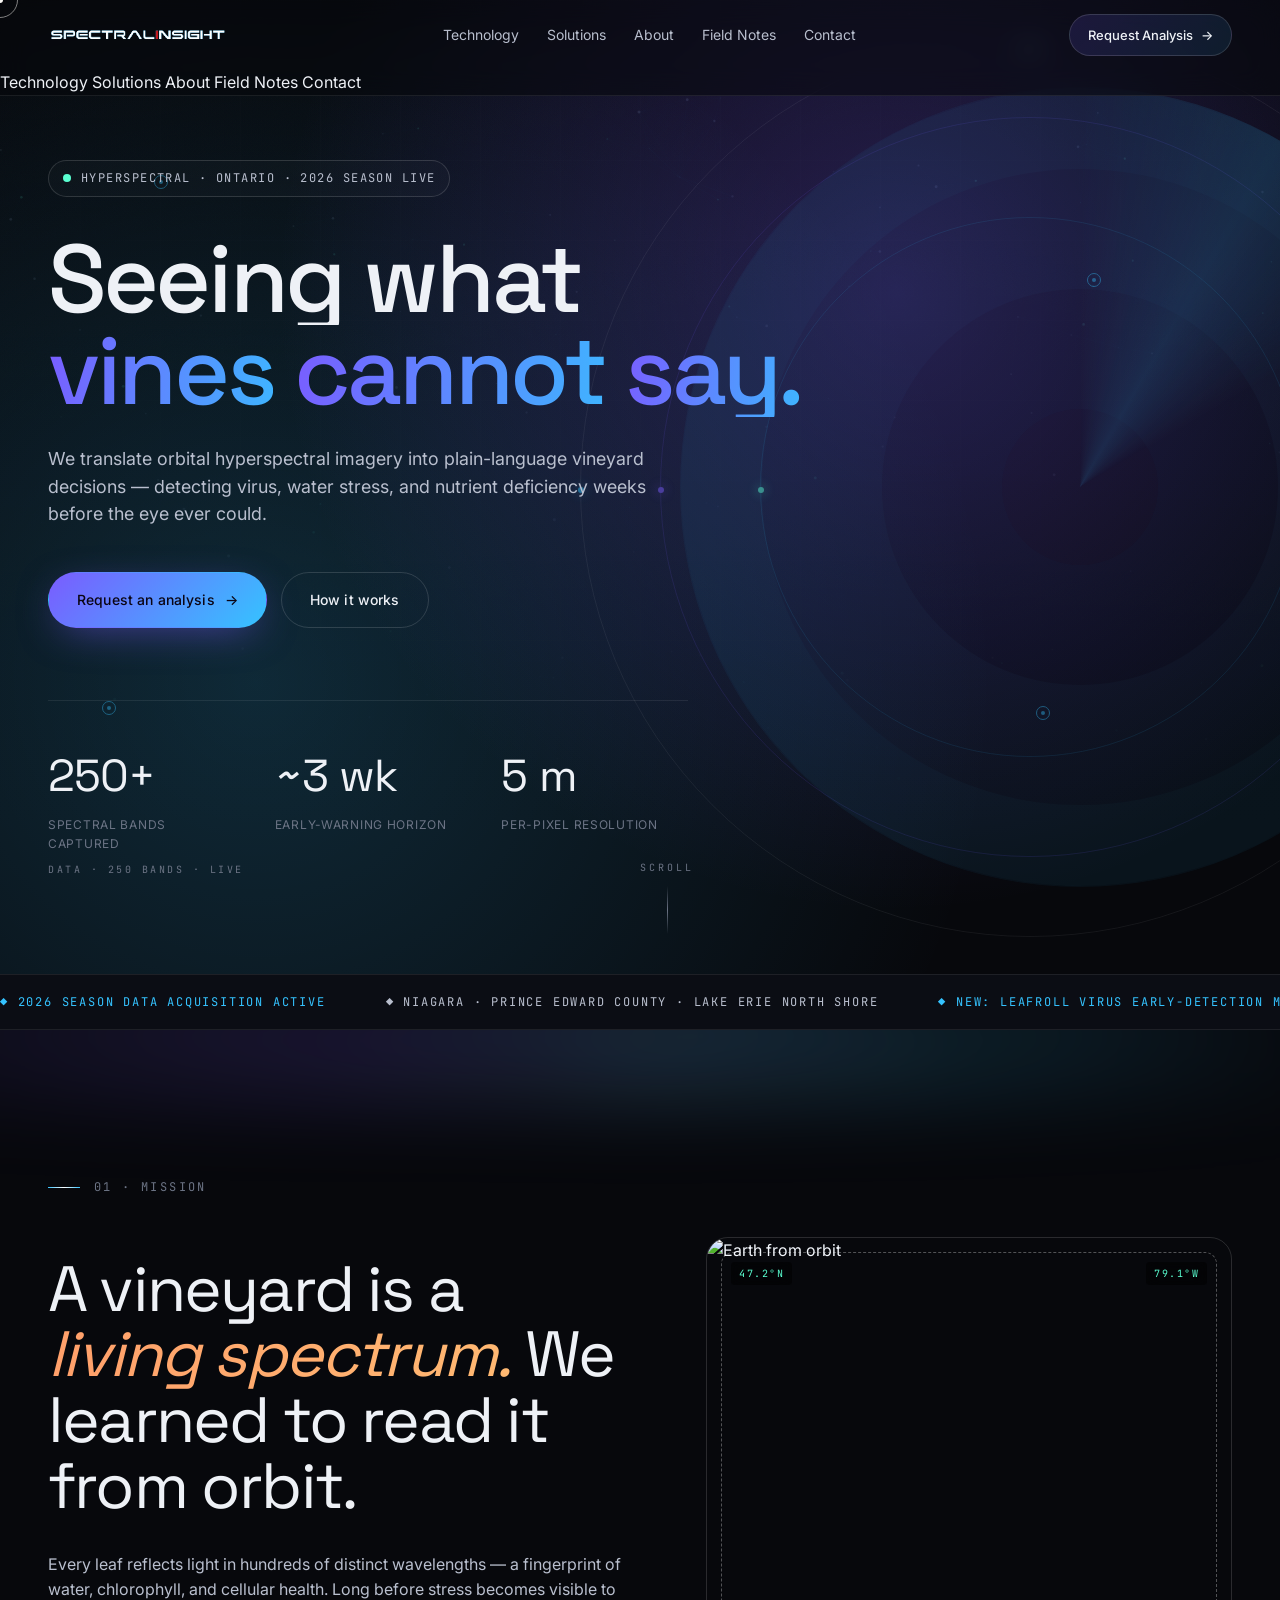
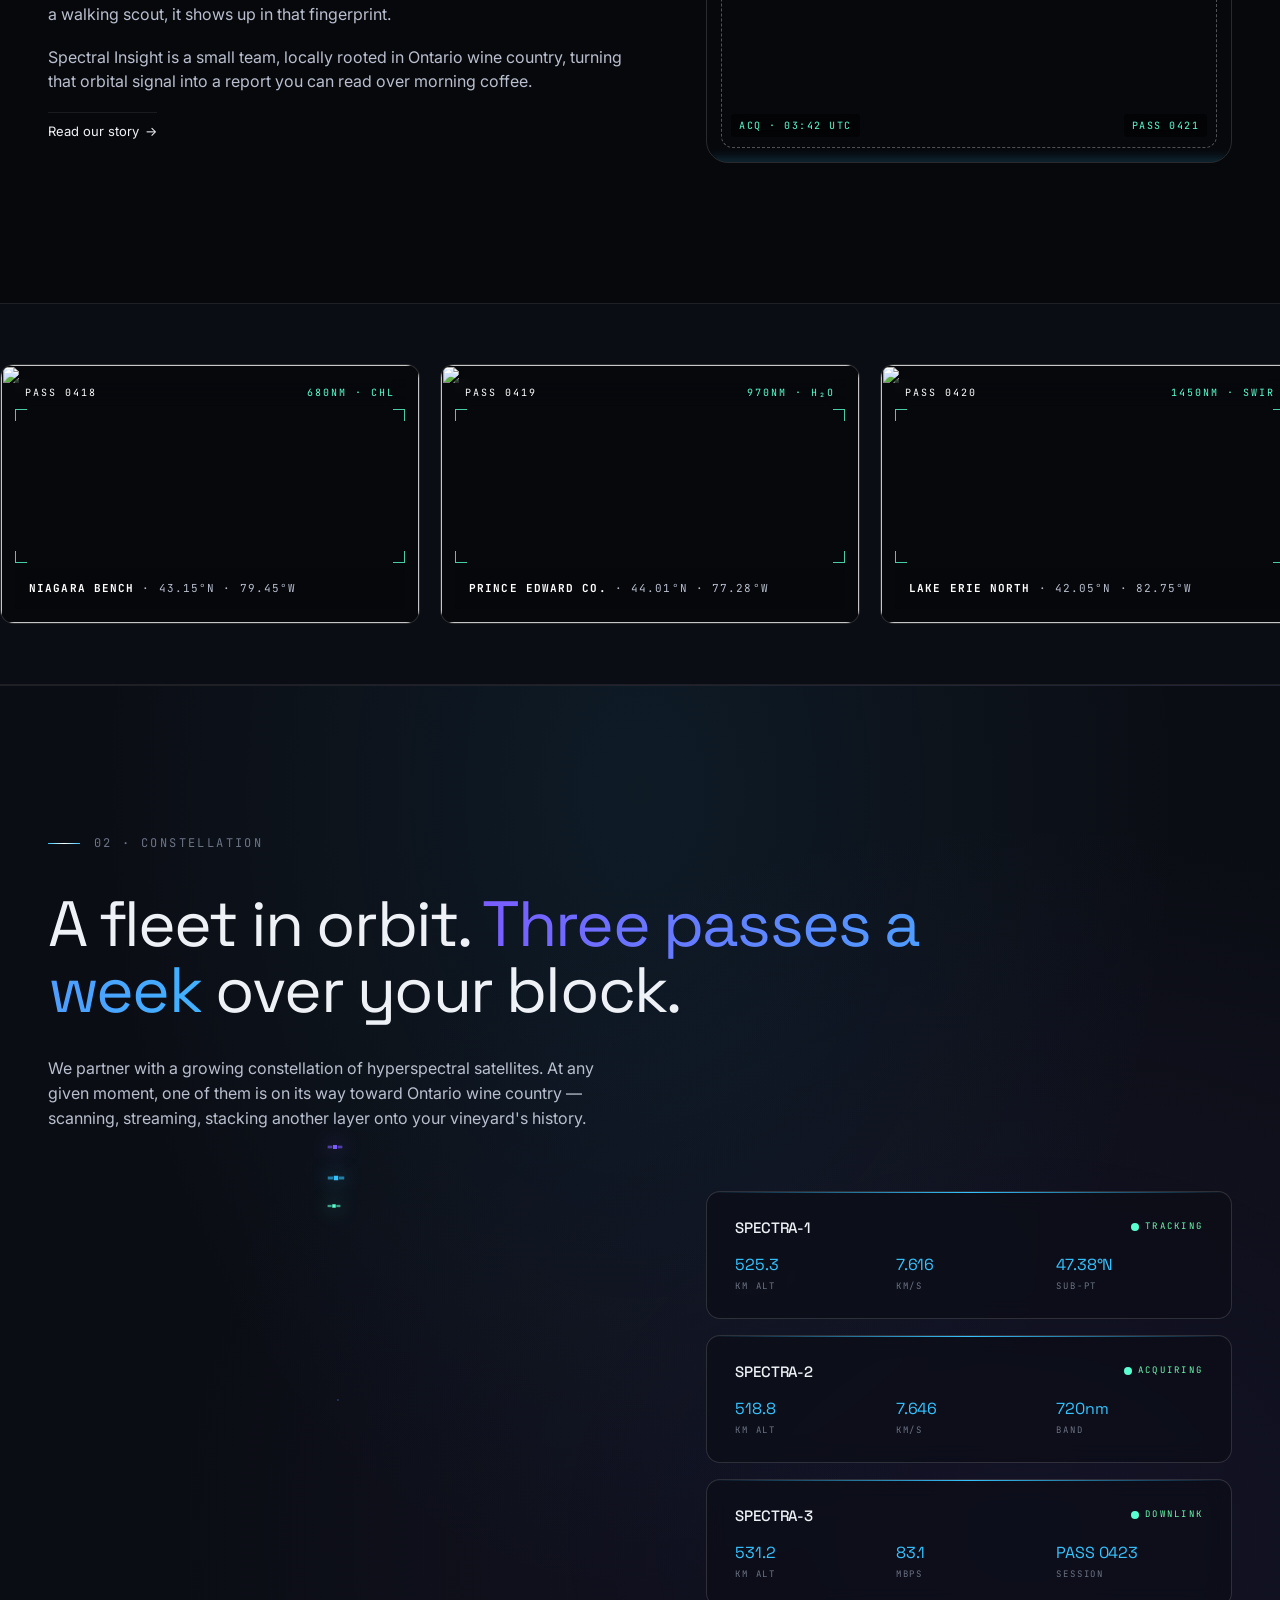
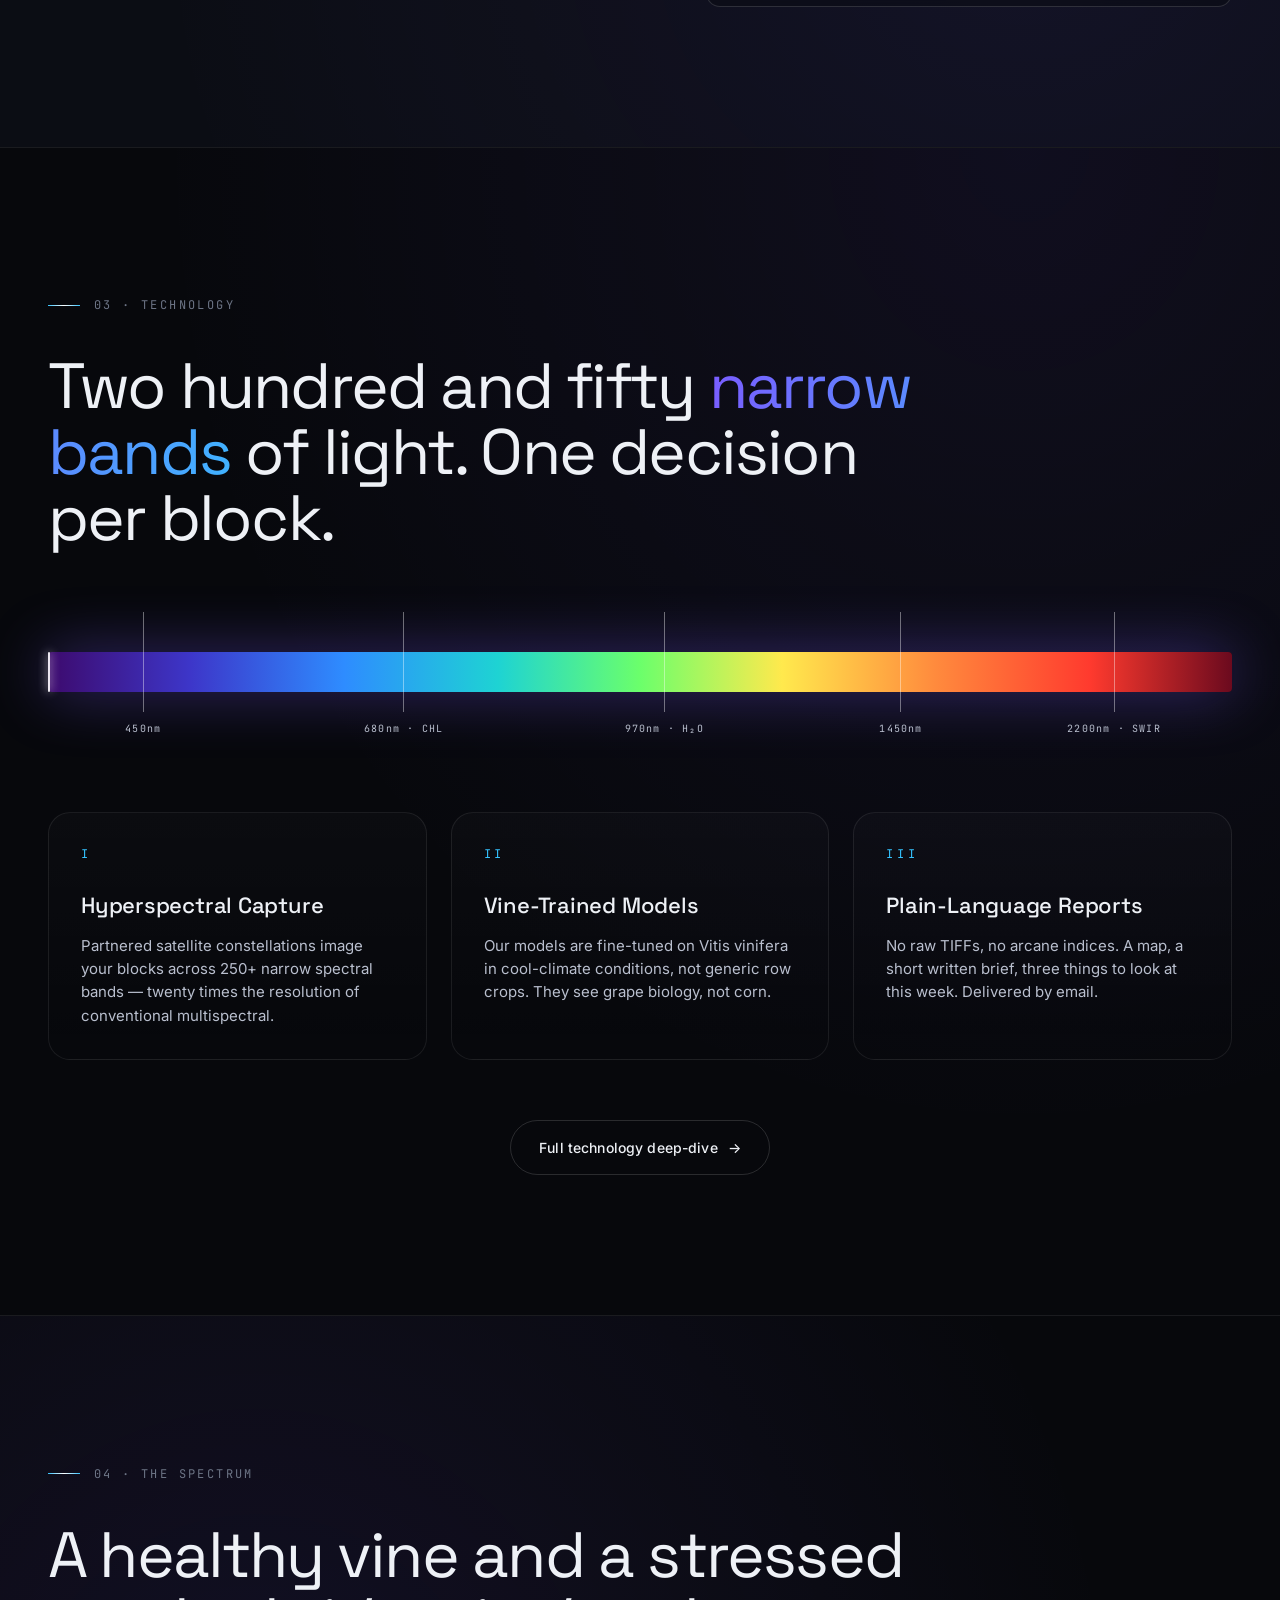
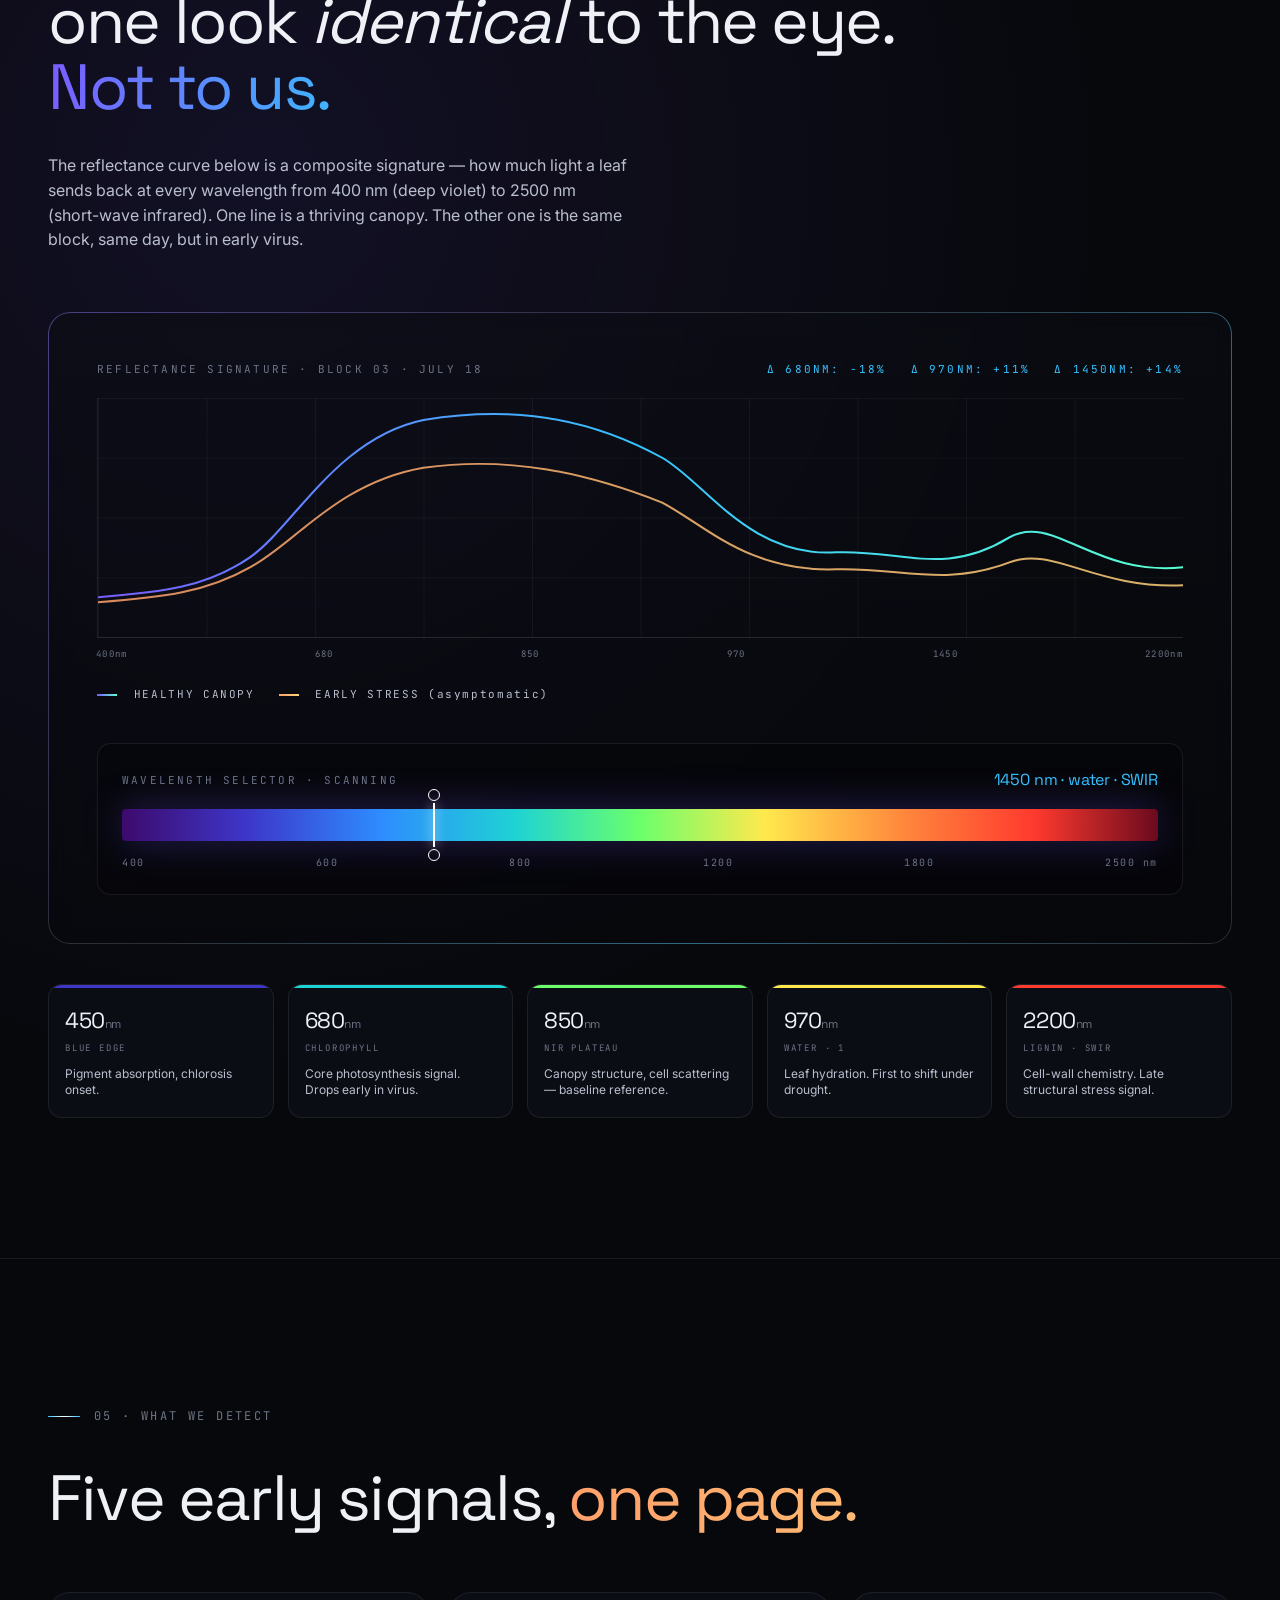
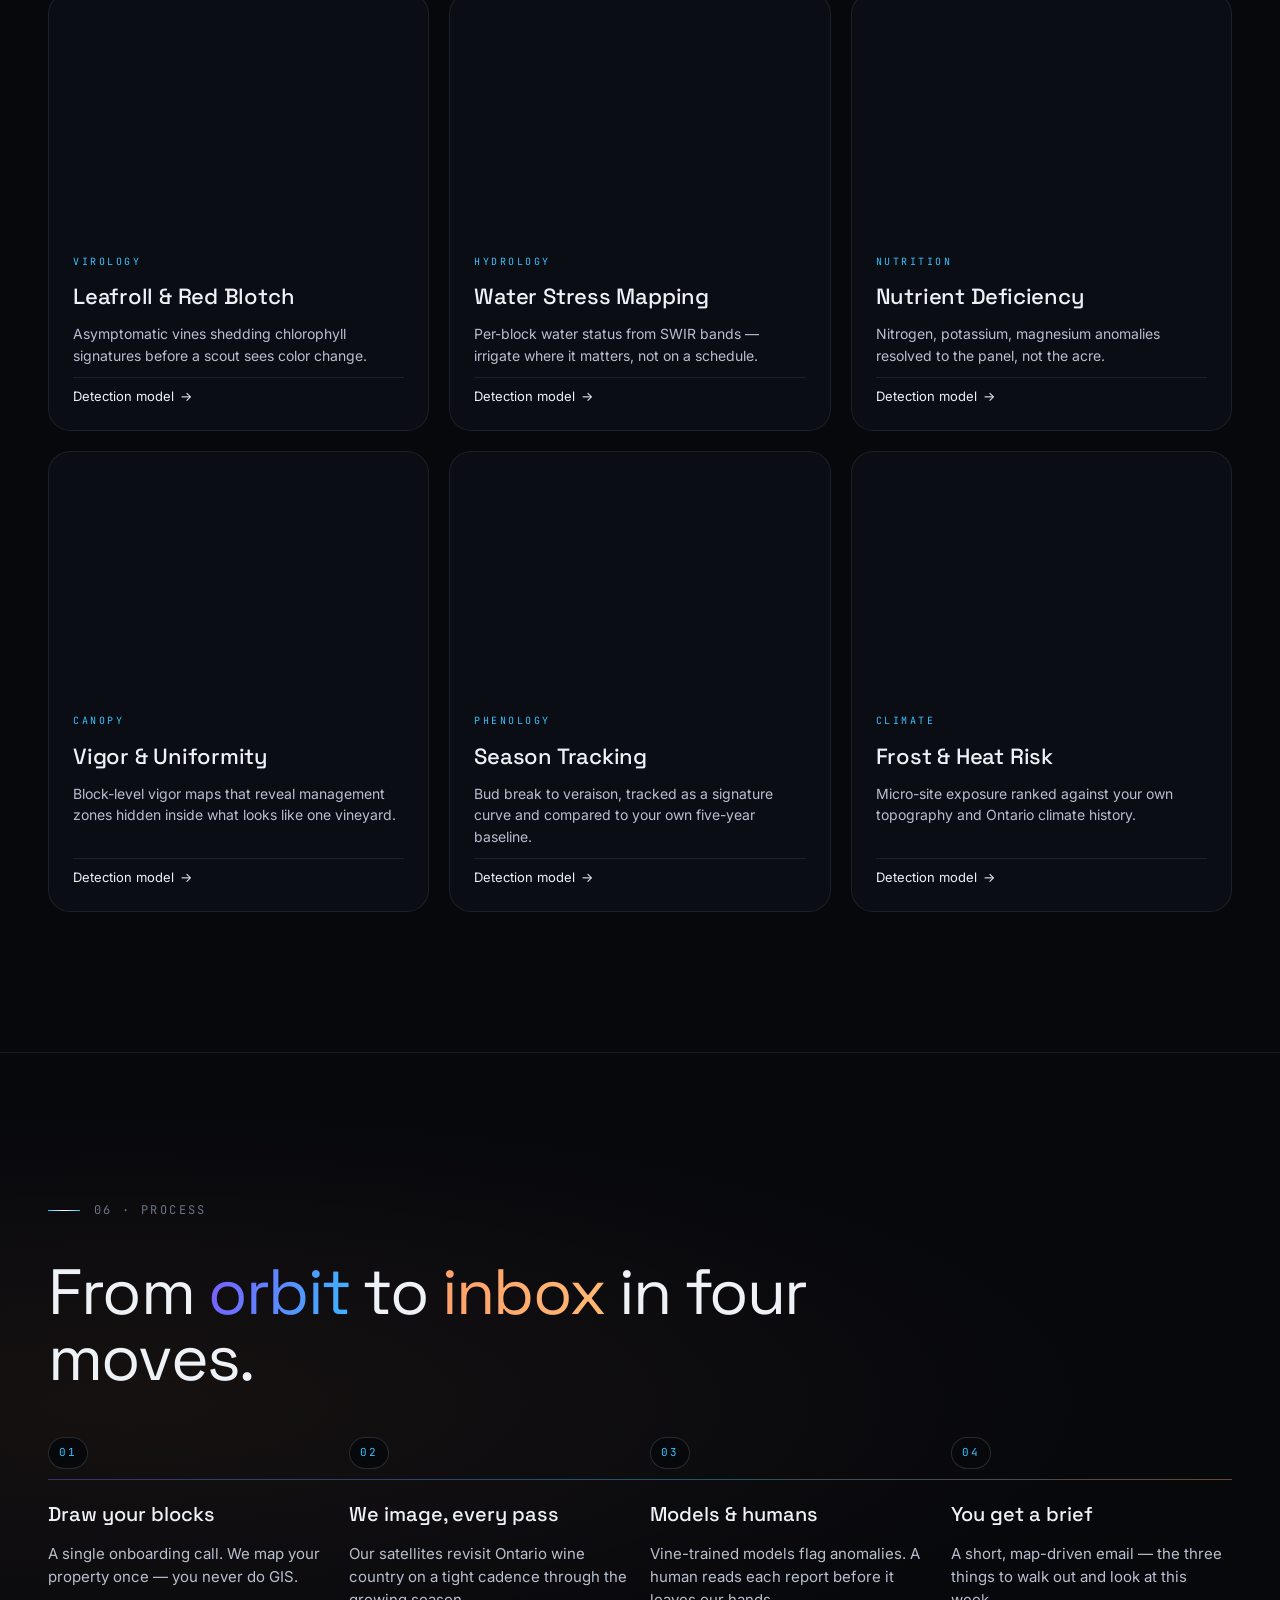
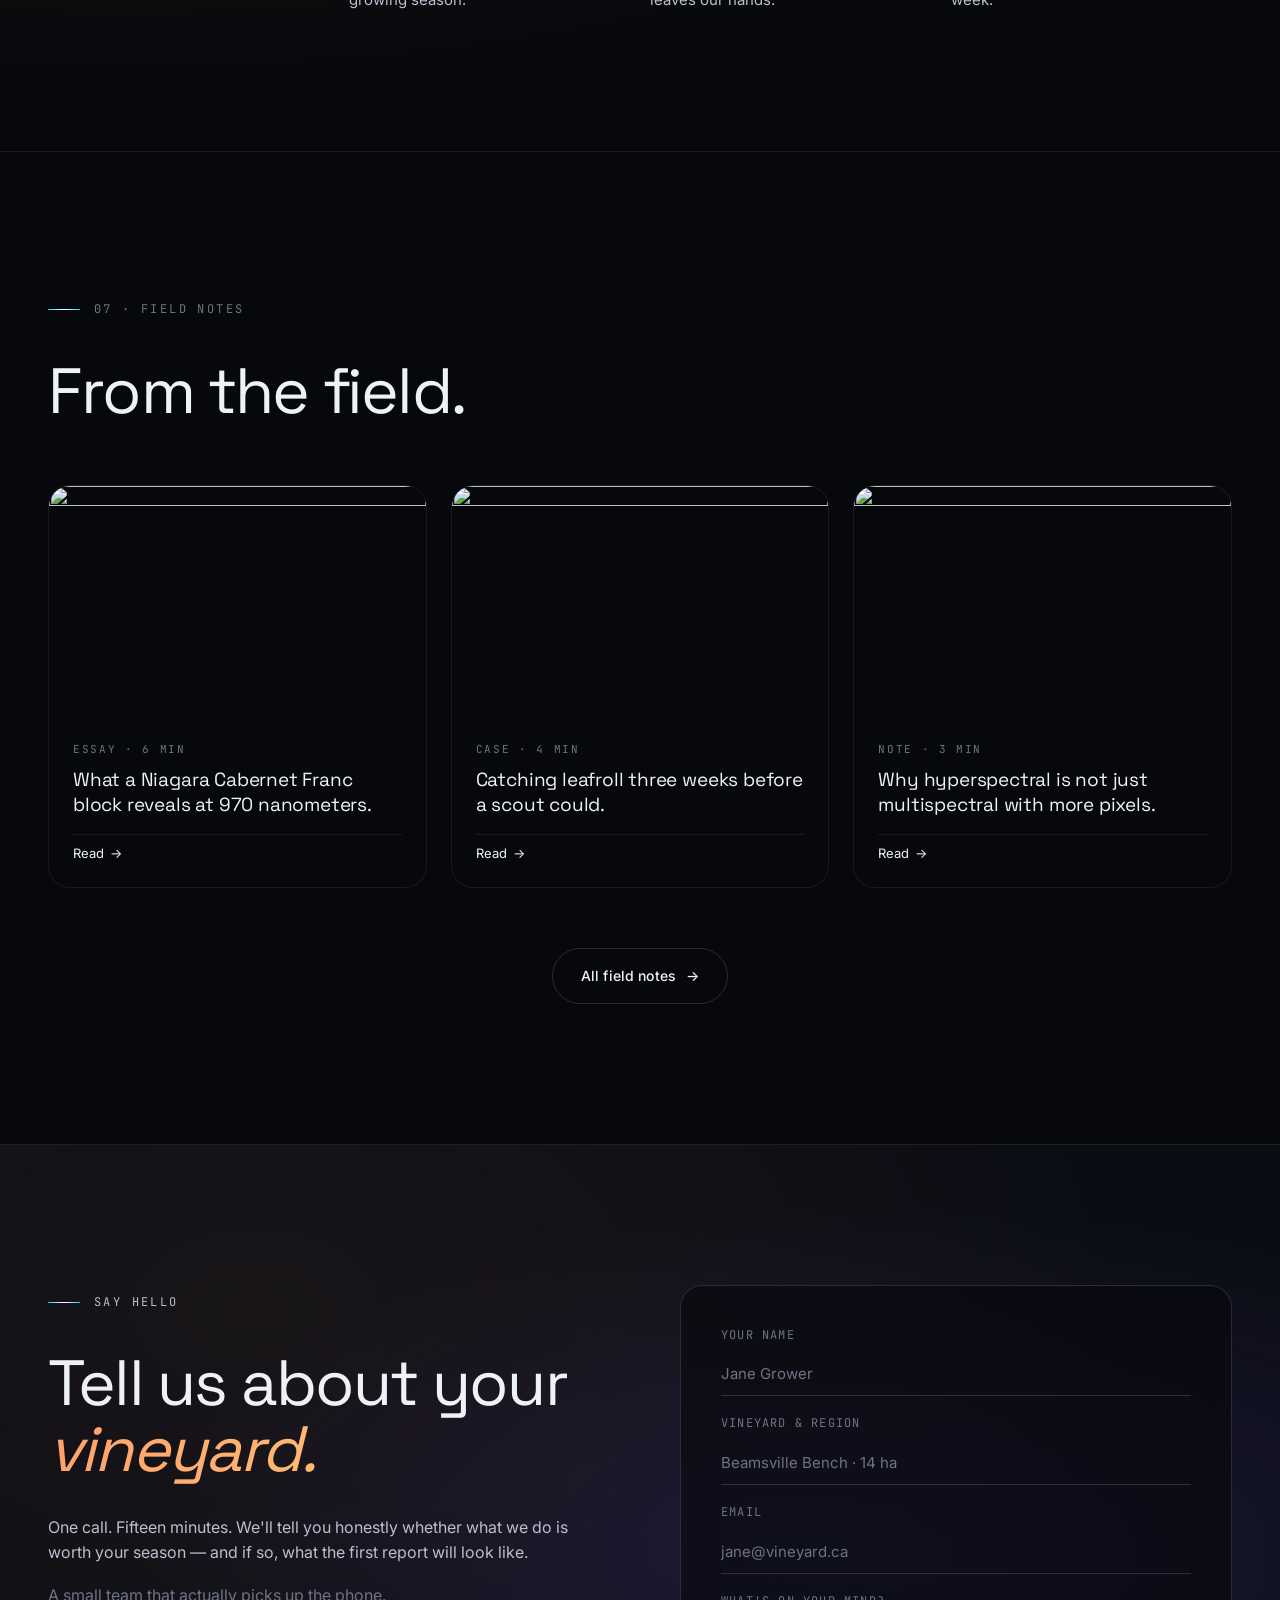
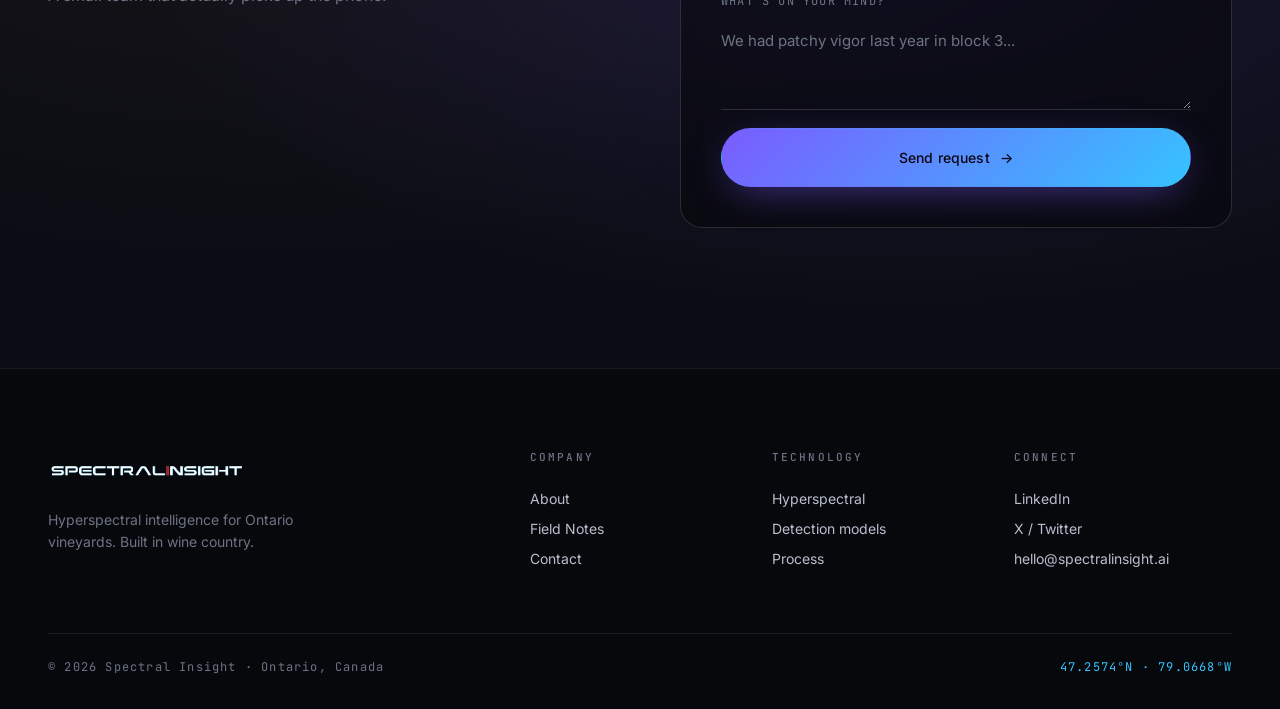
==== commit 2635929d: "Fix mission-section image Previous Unsplash ID resolved to a portrait photo, not the intended Earth-" ====
--- a/index.html
+++ b/index.html
@@ -188,7 +188,7 @@
         </div>
 
         <div class="mission-visual">
-          <img src="https://images.unsplash.com/photo-1507003211169-0a1dd7228f2d?w=1200&q=85" alt="Earth from orbit" />
+          <img src="https://images.unsplash.com/photo-1446776811953-b23d57bd21aa?w=1600&q=85" alt="Earth from orbit" />
           <div class="mission-visual-frame"></div>
           <div class="scan-line"></div>
           <div class="tick tick-tl">47.2°N</div>
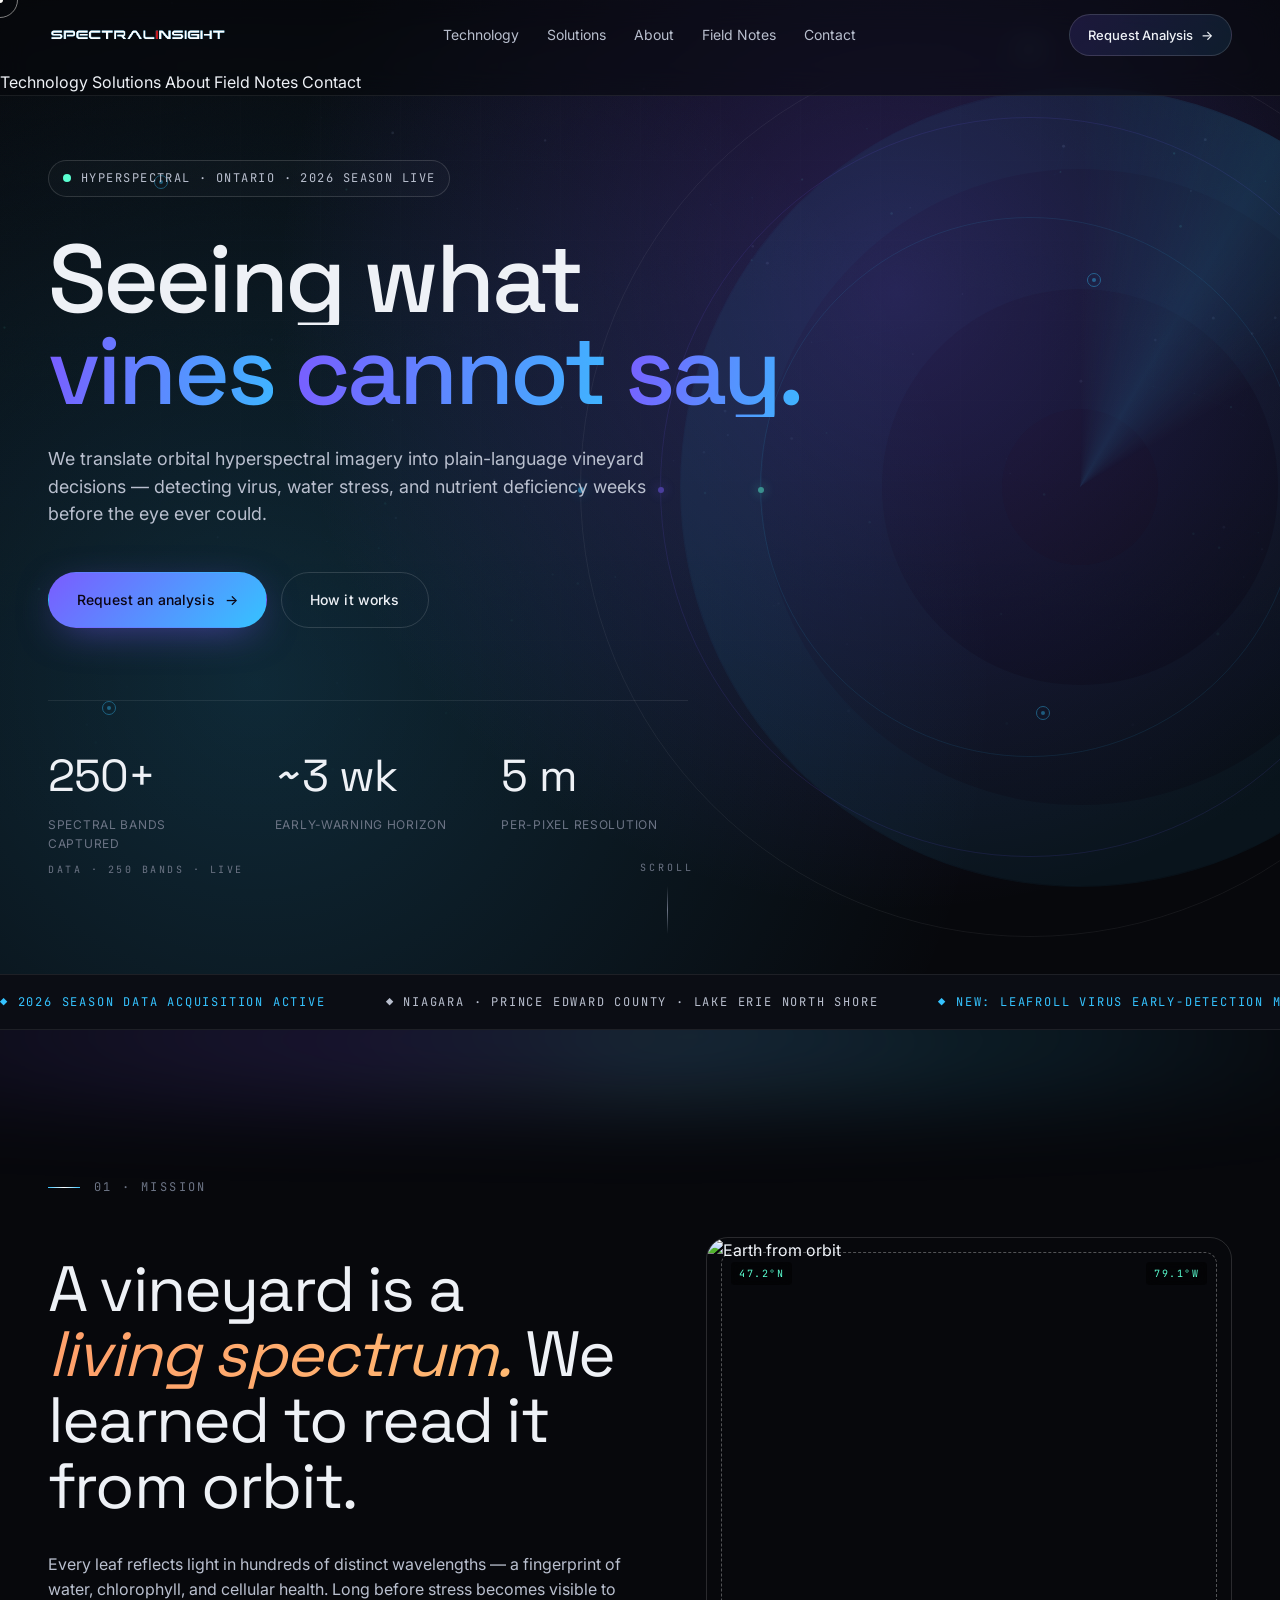
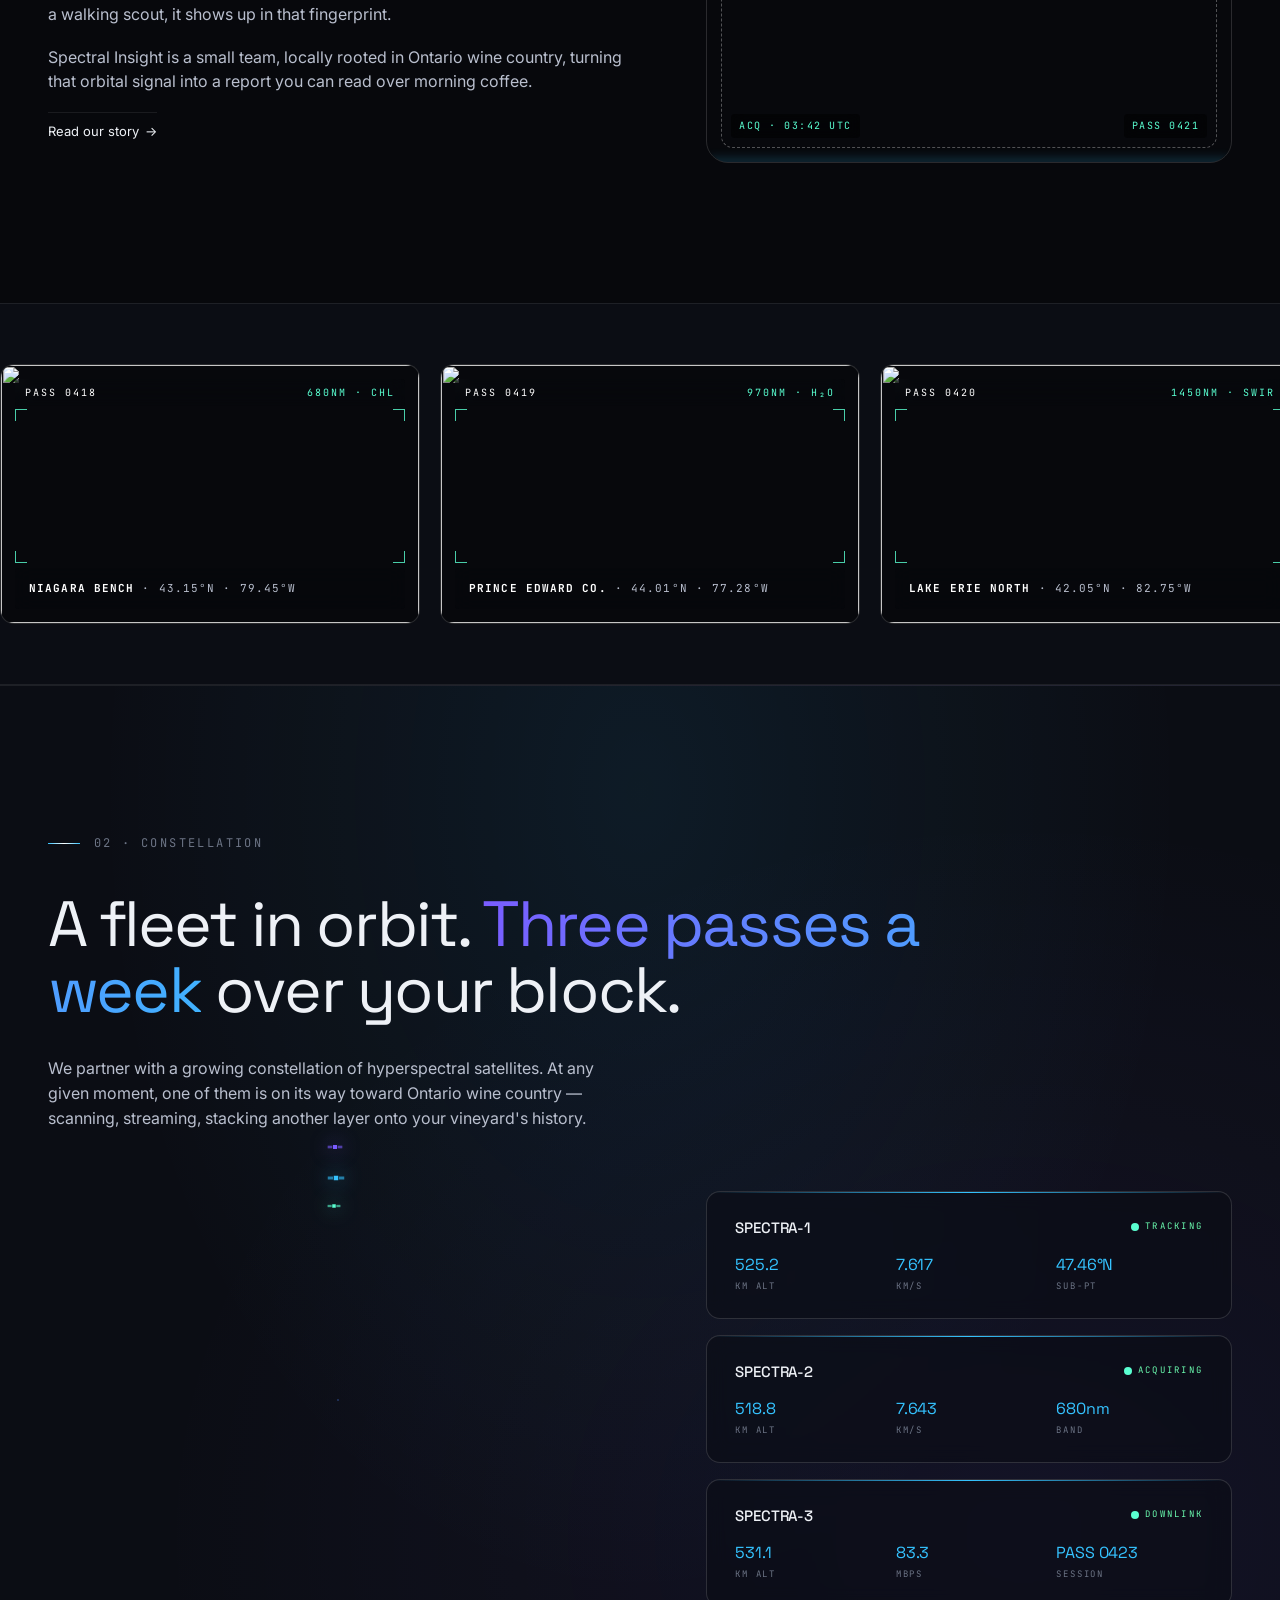
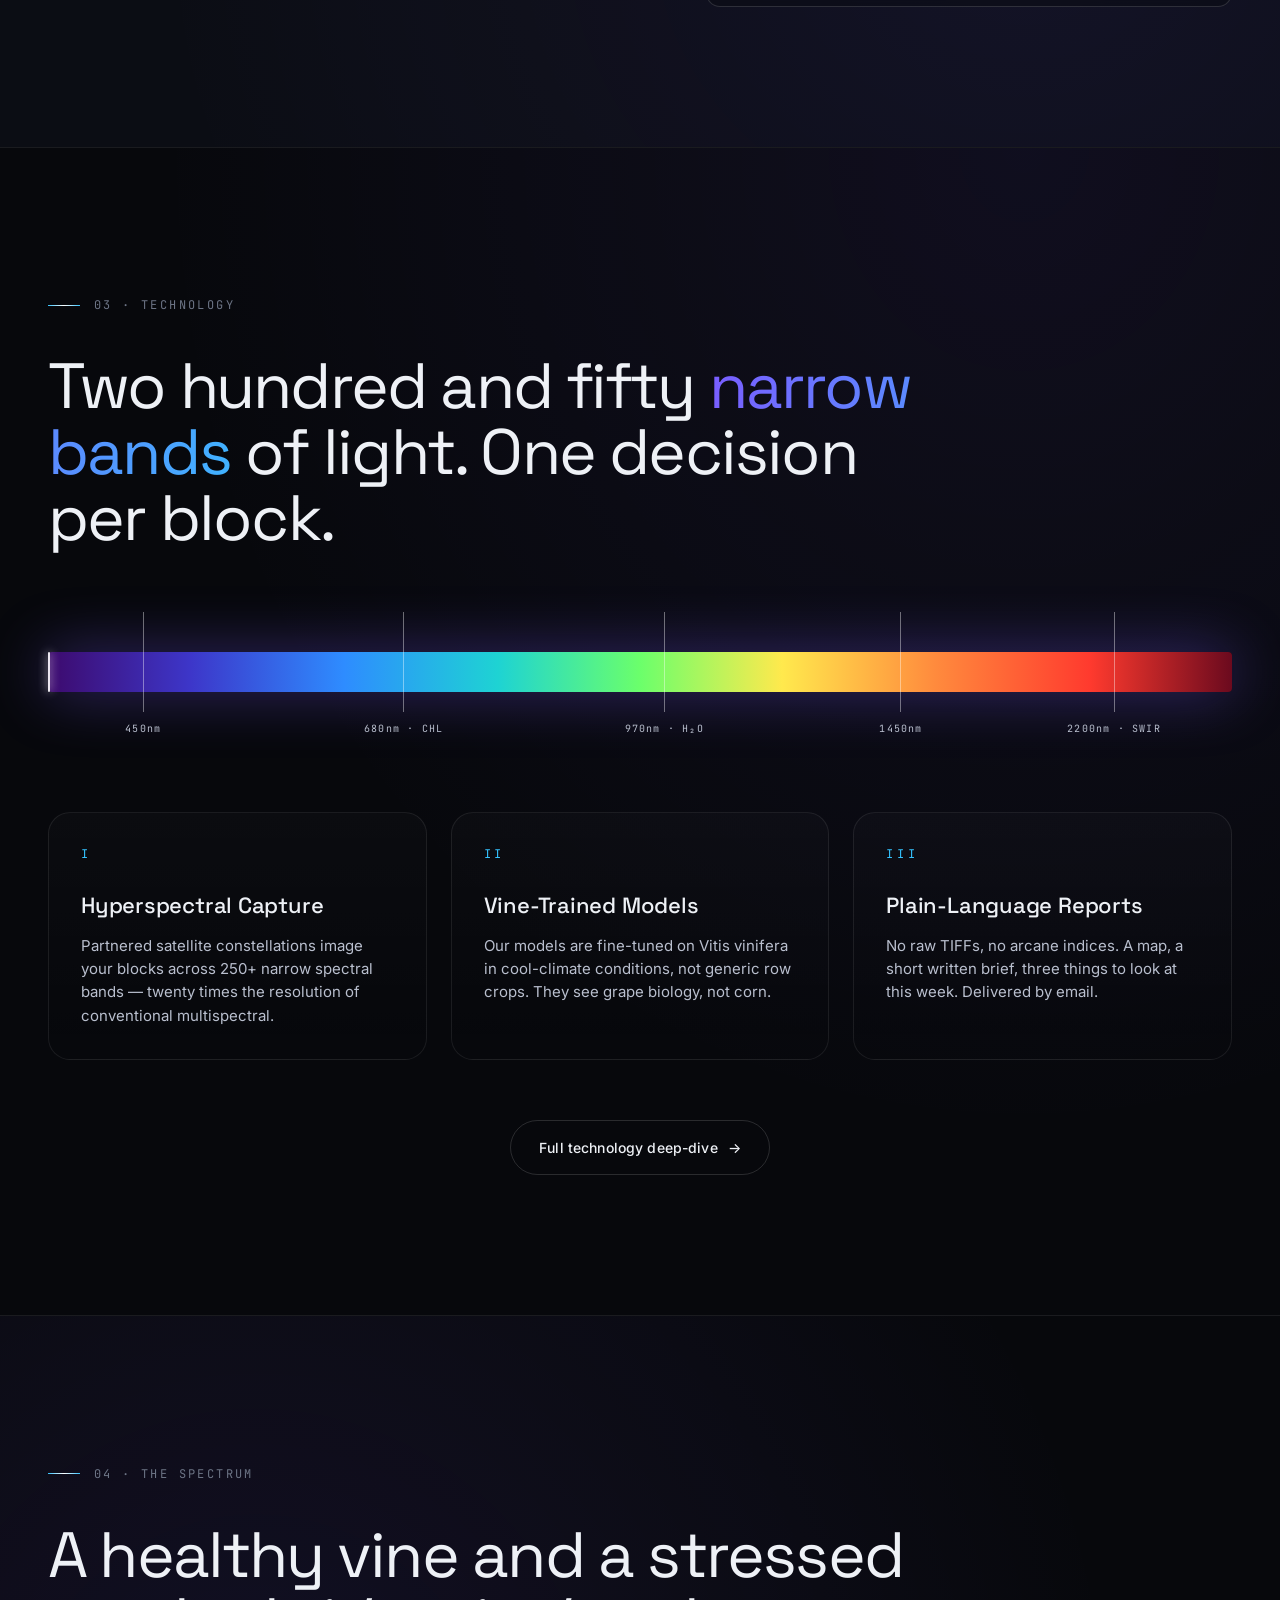
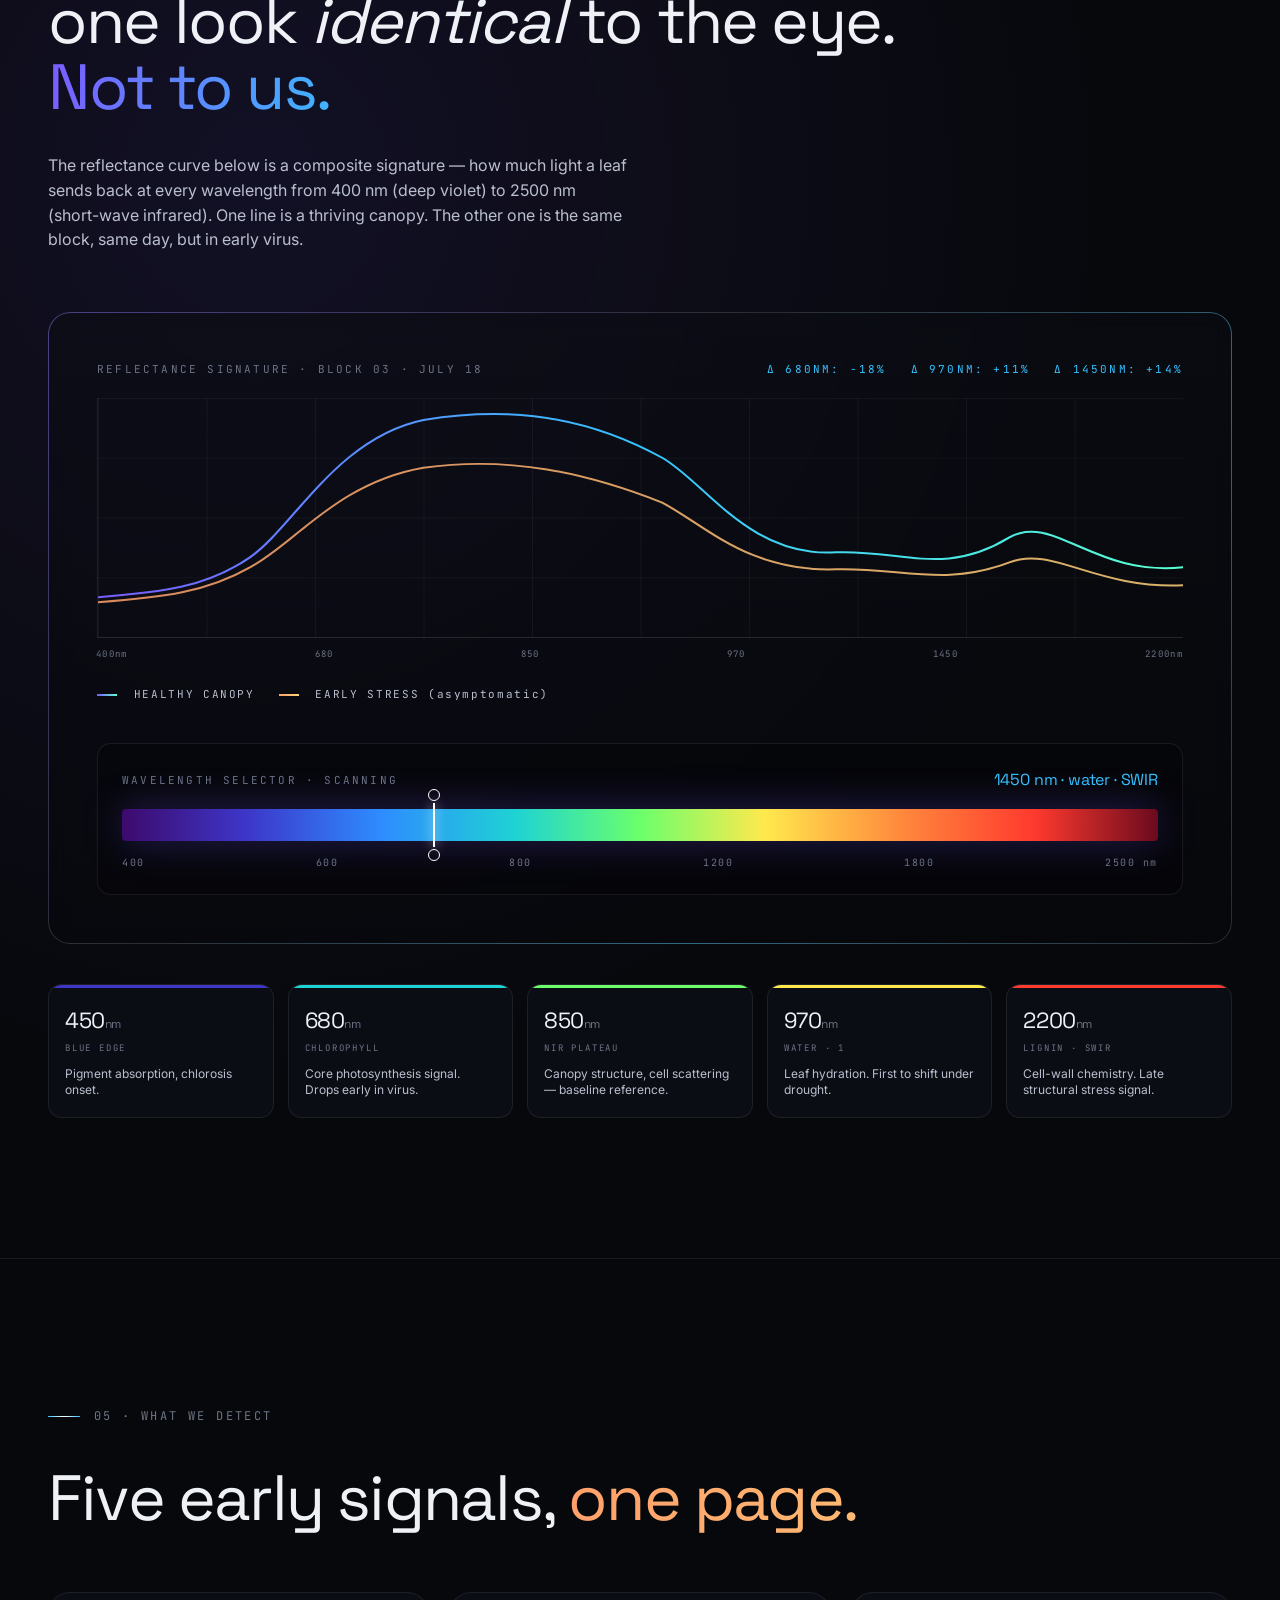
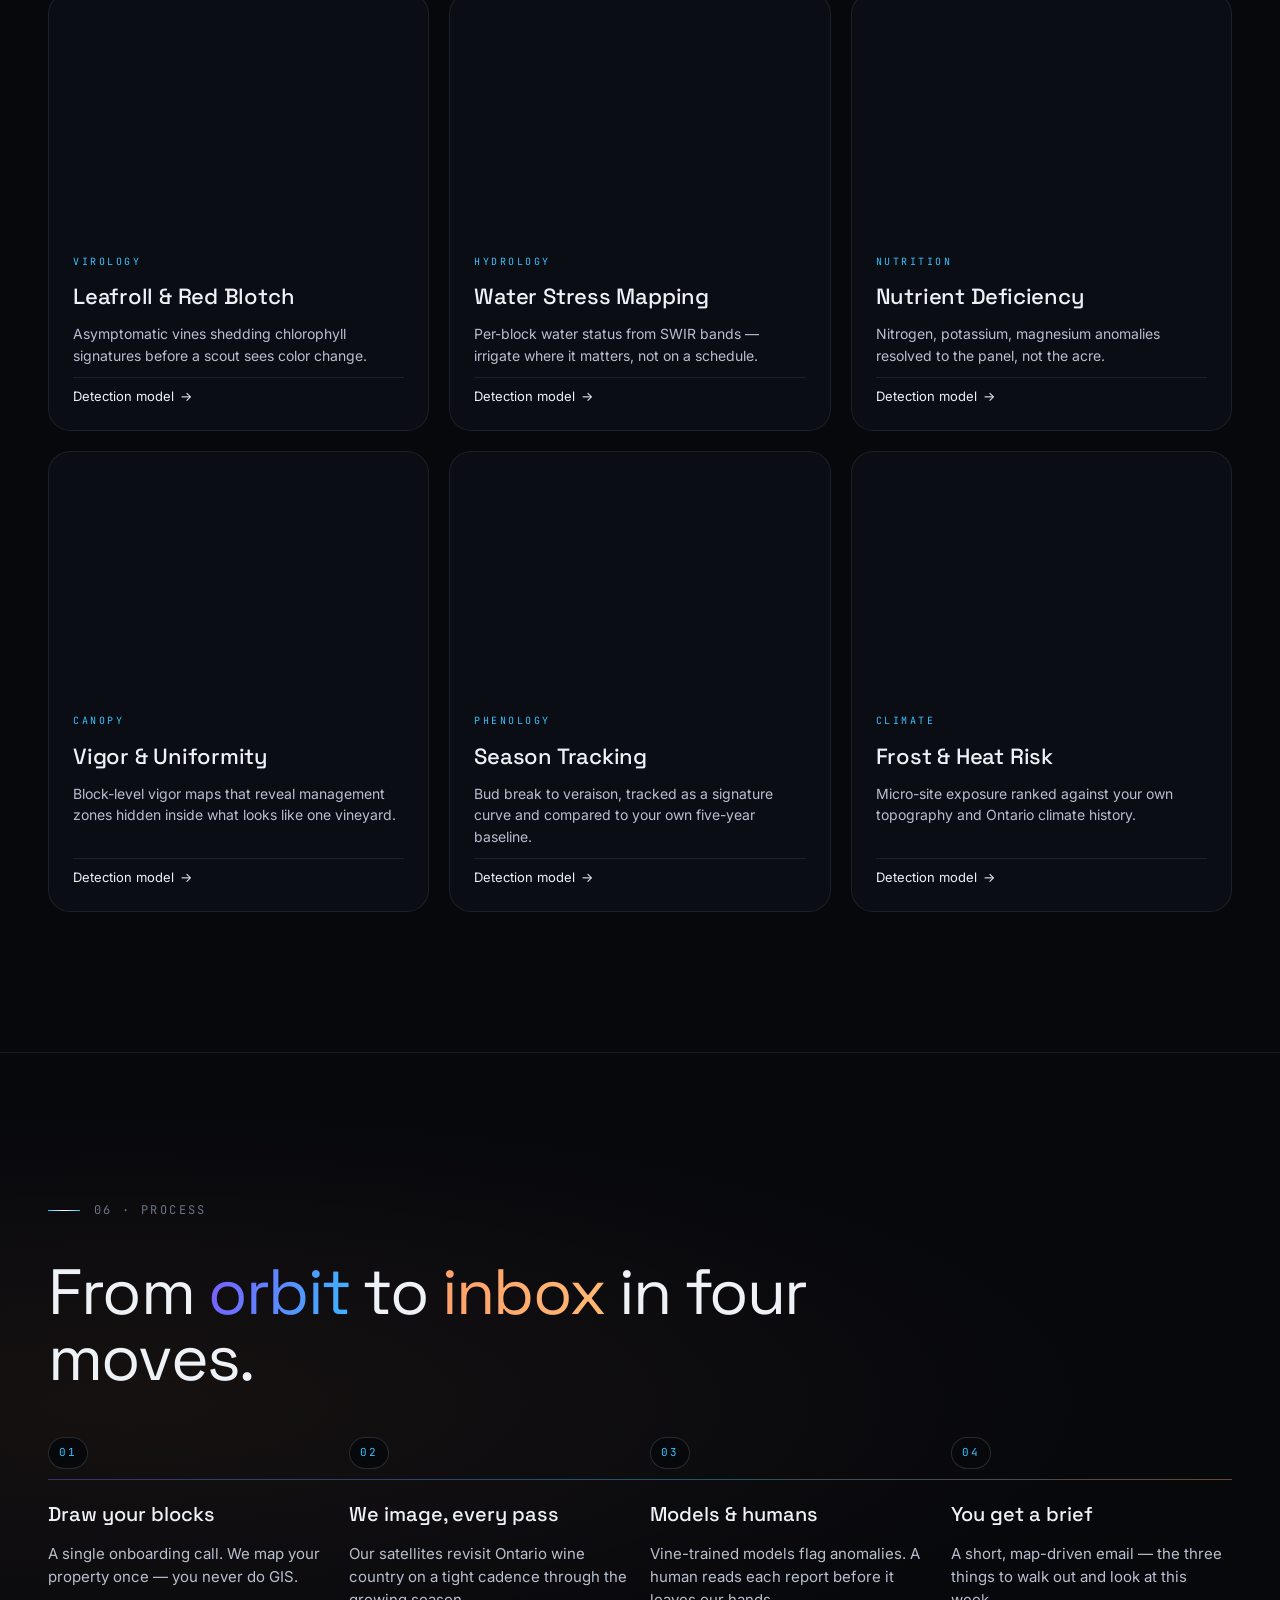
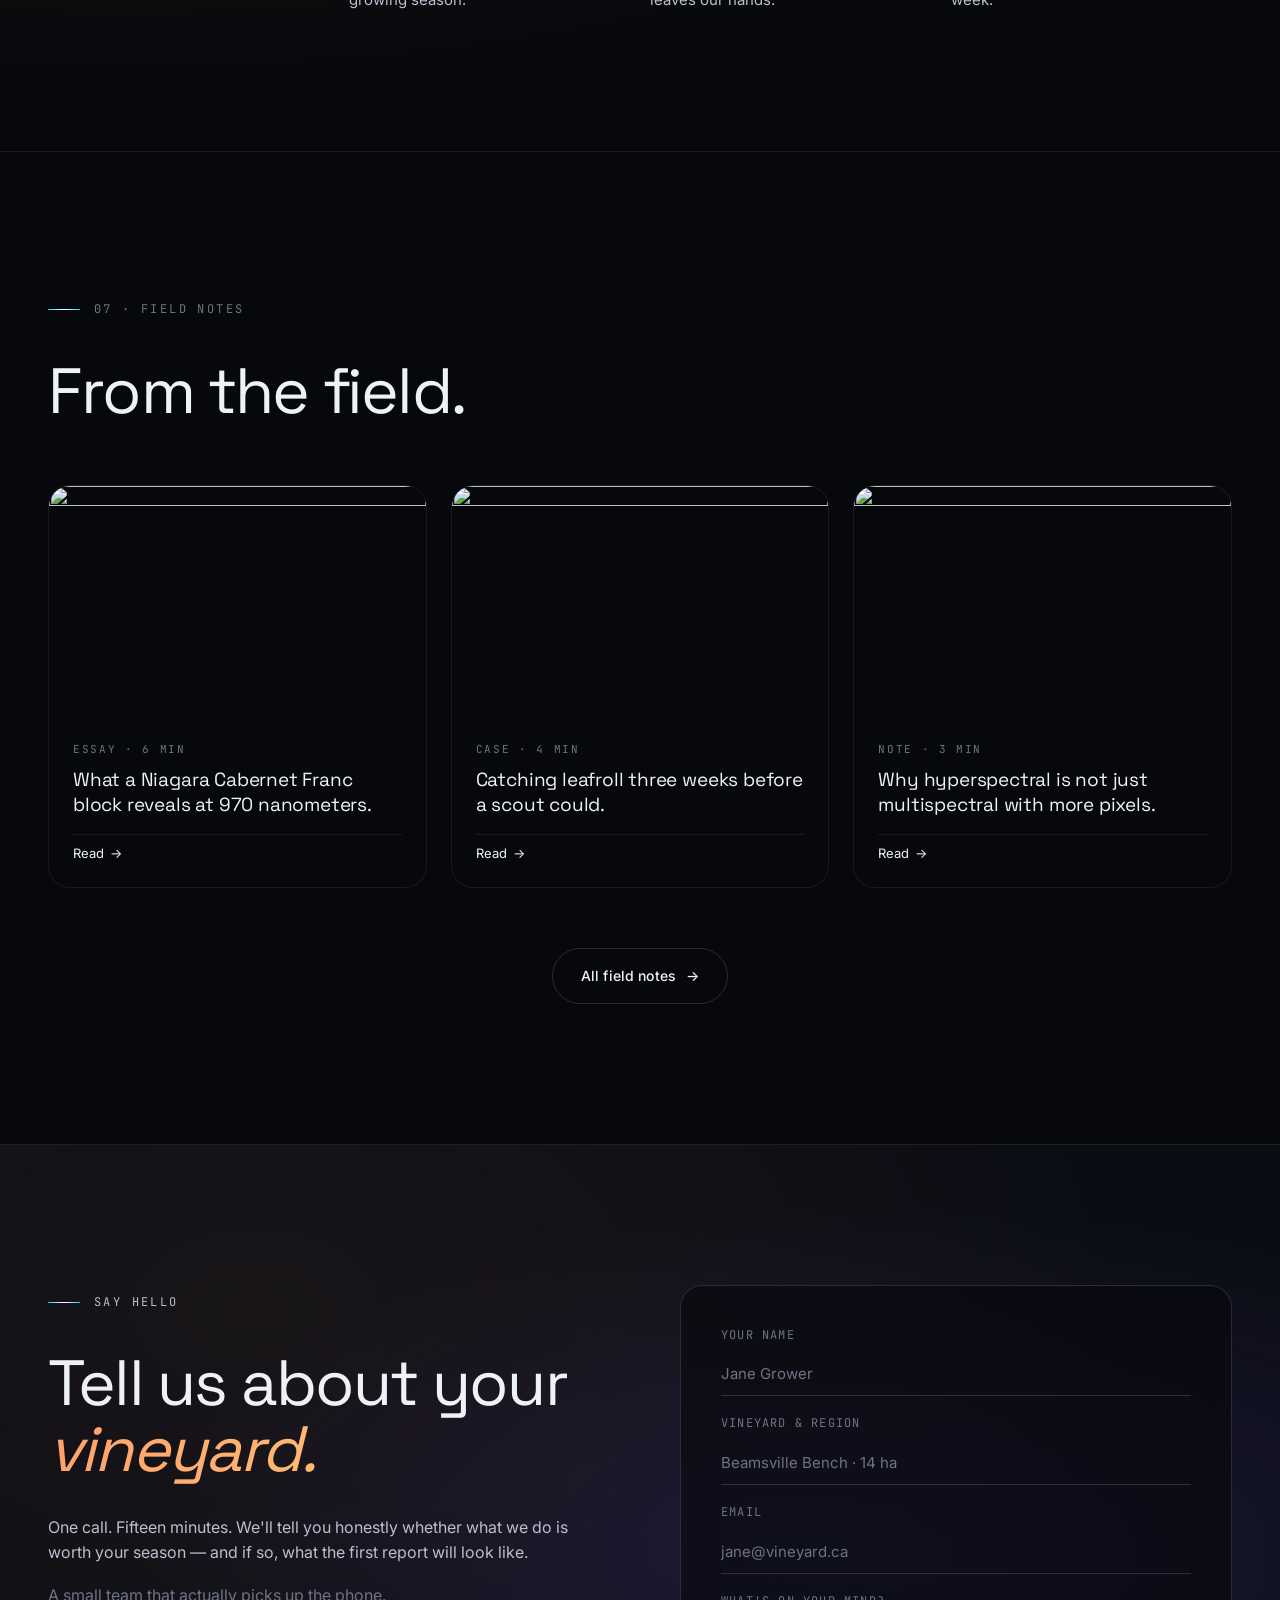
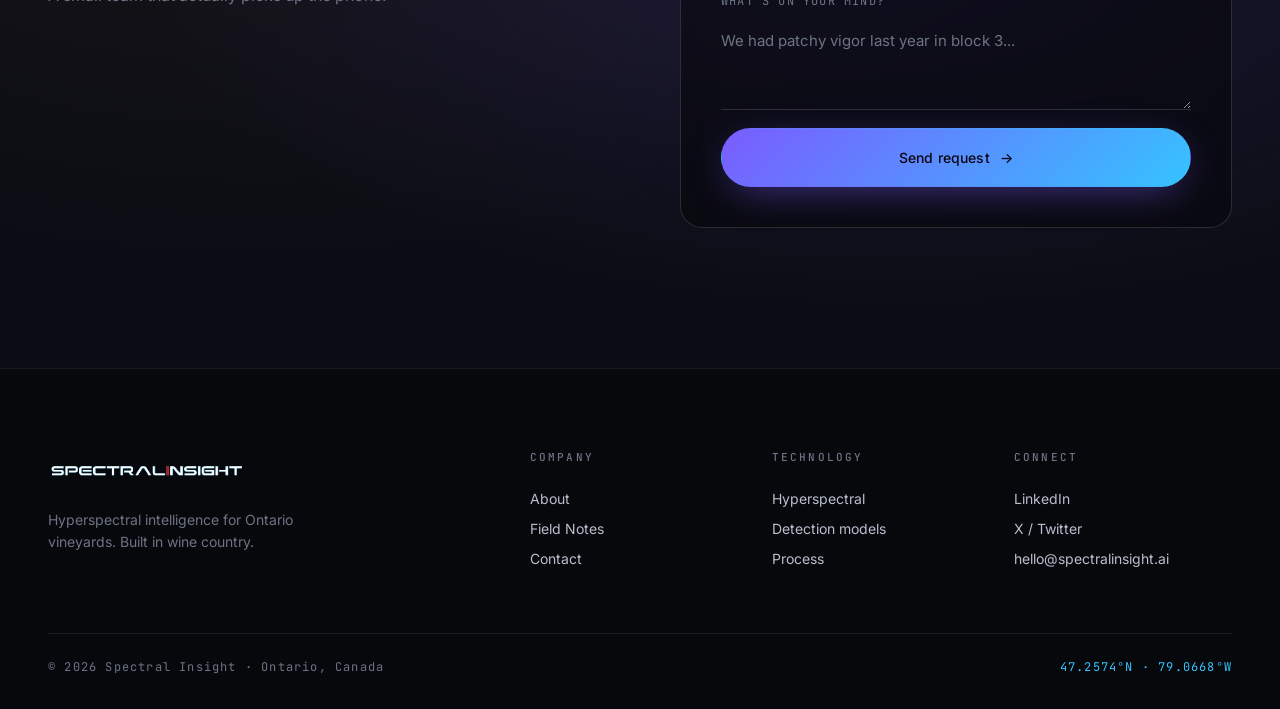
==== commit 85e69a31: "Add six per-solution detail pages Each of the six detection models now has its own deep-dive page: v" ====
--- a/index.html
+++ b/index.html
@@ -555,7 +555,7 @@
       </h2>
 
       <div class="sol-grid">
-        <a class="sol-card" href="solutions.html#virology" data-hover>
+        <a class="sol-card" href="solution-virology.html" data-hover>
           <div class="sol-img" style="background-image:url('https://images.unsplash.com/photo-1506377247377-2a5b3b417ebb?w=900&q=80');"></div>
           <div class="sol-body">
             <div class="sol-tag">VIROLOGY</div>
@@ -565,7 +565,7 @@
           </div>
         </a>
 
-        <a class="sol-card" href="solutions.html#hydrology" data-hover>
+        <a class="sol-card" href="solution-hydrology.html" data-hover>
           <div class="sol-img" style="background-image:url('https://images.unsplash.com/photo-1501426026826-31c667bdf23d?w=900&q=80');"></div>
           <div class="sol-body">
             <div class="sol-tag">HYDROLOGY</div>
@@ -575,7 +575,7 @@
           </div>
         </a>
 
-        <a class="sol-card" href="solutions.html#nutrition" data-hover>
+        <a class="sol-card" href="solution-nutrition.html" data-hover>
           <div class="sol-img" style="background-image:url('https://images.unsplash.com/photo-1560493676-04071c5f467b?w=900&q=80');"></div>
           <div class="sol-body">
             <div class="sol-tag">NUTRITION</div>
@@ -585,7 +585,7 @@
           </div>
         </a>
 
-        <a class="sol-card" href="solutions.html#canopy" data-hover>
+        <a class="sol-card" href="solution-canopy.html" data-hover>
           <div class="sol-img" style="background-image:url('https://images.unsplash.com/photo-1464226184884-fa280b87c399?w=900&q=80');"></div>
           <div class="sol-body">
             <div class="sol-tag">CANOPY</div>
@@ -595,7 +595,7 @@
           </div>
         </a>
 
-        <a class="sol-card" href="solutions.html#phenology" data-hover>
+        <a class="sol-card" href="solution-phenology.html" data-hover>
           <div class="sol-img" style="background-image:url('https://images.unsplash.com/photo-1509316975850-ff9c5deb0cd9?w=900&q=80');"></div>
           <div class="sol-body">
             <div class="sol-tag">PHENOLOGY</div>
@@ -605,7 +605,7 @@
           </div>
         </a>
 
-        <a class="sol-card" href="solutions.html#climate" data-hover>
+        <a class="sol-card" href="solution-climate.html" data-hover>
           <div class="sol-img" style="background-image:url('https://images.unsplash.com/photo-1446776709462-d6b525c57bd3?w=900&q=80');"></div>
           <div class="sol-body">
             <div class="sol-tag">CLIMATE</div>
--- a/styles.css
+++ b/styles.css
@@ -2520,3 +2520,187 @@
   margin-top: 10px;
   line-height: 1.4;
 }
+
+/* ============================================================
+   PHASE 3 — SOLUTION DETAIL PAGES
+   ============================================================ */
+
+/* Clickable detect-row (anchor replacing div on solutions.html) */
+.detect-row-link {
+  text-decoration: none;
+  color: inherit;
+  cursor: none;
+  position: relative;
+}
+.detect-row-link::after {
+  content: 'View detail →';
+  position: absolute;
+  top: 20px;
+  right: 28px;
+  font-family: var(--font-mono);
+  font-size: 10px;
+  letter-spacing: 0.2em;
+  color: var(--acc-2);
+  opacity: 0;
+  transition: opacity .3s, transform .3s;
+  transform: translateX(-6px);
+  text-transform: uppercase;
+}
+.detect-row-link:hover::after {
+  opacity: 1;
+  transform: translateX(0);
+}
+.detect-row-link:hover .detect-body h3 {
+  color: var(--acc-3);
+}
+.detect-row-link .detect-body h3 { transition: color .3s; }
+
+/* Solution detail page header tag */
+.sol-detail-tag {
+  display: inline-block;
+  font-family: var(--font-mono);
+  font-size: 11px;
+  letter-spacing: 0.25em;
+  color: var(--acc-2);
+  padding: 6px 12px;
+  border: 1px solid var(--line-2);
+  border-radius: 100px;
+  margin-bottom: 24px;
+  background: rgba(53,195,255,0.06);
+}
+
+/* Band-table specific on solution detail */
+.sol-band-table {
+  margin-top: 40px;
+}
+.sol-band-table td:first-child,
+.sol-band-table td.mono {
+  font-family: var(--font-mono);
+  color: var(--acc-2);
+  font-size: 13px;
+  letter-spacing: 0.08em;
+}
+.sol-band-table td:nth-child(2) {
+  font-family: var(--font-mono);
+  color: var(--ink);
+  letter-spacing: 0.12em;
+  font-size: 11px;
+  text-transform: uppercase;
+}
+.sol-band-table td:last-child {
+  font-family: var(--font-body);
+  color: var(--ink-2);
+  font-size: 14px;
+  letter-spacing: 0;
+  max-width: 420px;
+}
+
+/* Stats grid on detail pages */
+.sol-stats-grid {
+  display: grid;
+  grid-template-columns: repeat(4, 1fr);
+  gap: 24px;
+  margin-top: 40px;
+}
+@media (max-width: 900px) { .sol-stats-grid { grid-template-columns: repeat(2, 1fr); } }
+@media (max-width: 500px) { .sol-stats-grid { grid-template-columns: 1fr; } }
+
+.sol-stats-grid .stat {
+  padding: 24px 20px;
+  border: 1px solid var(--line);
+  border-radius: var(--radius);
+  background: var(--bg-2);
+  transition: all .3s;
+}
+.sol-stats-grid .stat:hover {
+  border-color: var(--line-2);
+  transform: translateY(-2px);
+  background: rgba(122,92,255,0.06);
+}
+.sol-stats-grid .stat-num {
+  font-family: var(--font-display);
+  font-size: 28px;
+  font-weight: 500;
+  letter-spacing: -0.02em;
+  color: var(--acc-2);
+  margin-bottom: 8px;
+}
+.sol-stats-grid .stat-label {
+  font-family: var(--font-mono);
+  font-size: 10px;
+  letter-spacing: 0.2em;
+  color: var(--ink-mute);
+  text-transform: uppercase;
+  margin-bottom: 10px;
+}
+.sol-stats-grid .stat-sub {
+  font-size: 13px;
+  color: var(--ink-2);
+  line-height: 1.45;
+}
+
+/* Report list (detail pages) */
+.report-list {
+  list-style: none;
+  margin-top: 40px;
+  display: grid;
+  gap: 14px;
+  max-width: 70ch;
+}
+.report-list li {
+  padding: 18px 22px 18px 50px;
+  border: 1px solid var(--line);
+  border-radius: var(--radius);
+  background: var(--bg-2);
+  font-size: 16px;
+  color: var(--ink);
+  position: relative;
+  transition: all .3s;
+}
+.report-list li::before {
+  content: '';
+  position: absolute;
+  left: 22px; top: 50%;
+  width: 10px; height: 10px;
+  margin-top: -5px;
+  border: 1px solid var(--acc-2);
+  border-radius: 50%;
+  background: rgba(53,195,255,0.15);
+  box-shadow: 0 0 8px rgba(53,195,255,0.4);
+}
+.report-list li:hover {
+  border-color: var(--line-2);
+  transform: translateX(4px);
+  background: rgba(53,195,255,0.04);
+}
+
+/* Limits list (detail pages) */
+.limits-list {
+  list-style: none;
+  margin-top: 40px;
+  display: grid;
+  gap: 1px;
+  background: var(--line);
+  border: 1px solid var(--line);
+  border-radius: var(--radius-lg);
+  overflow: hidden;
+}
+.limits-list li {
+  padding: 28px 32px;
+  background: var(--bg);
+  transition: background .3s;
+}
+.limits-list li:hover { background: var(--bg-2); }
+.limits-list h4 {
+  font-family: var(--font-display);
+  font-weight: 500;
+  font-size: 19px;
+  letter-spacing: -0.01em;
+  color: var(--ink);
+  margin-bottom: 8px;
+}
+.limits-list p {
+  color: var(--ink-2);
+  font-size: 15px;
+  max-width: 72ch;
+}
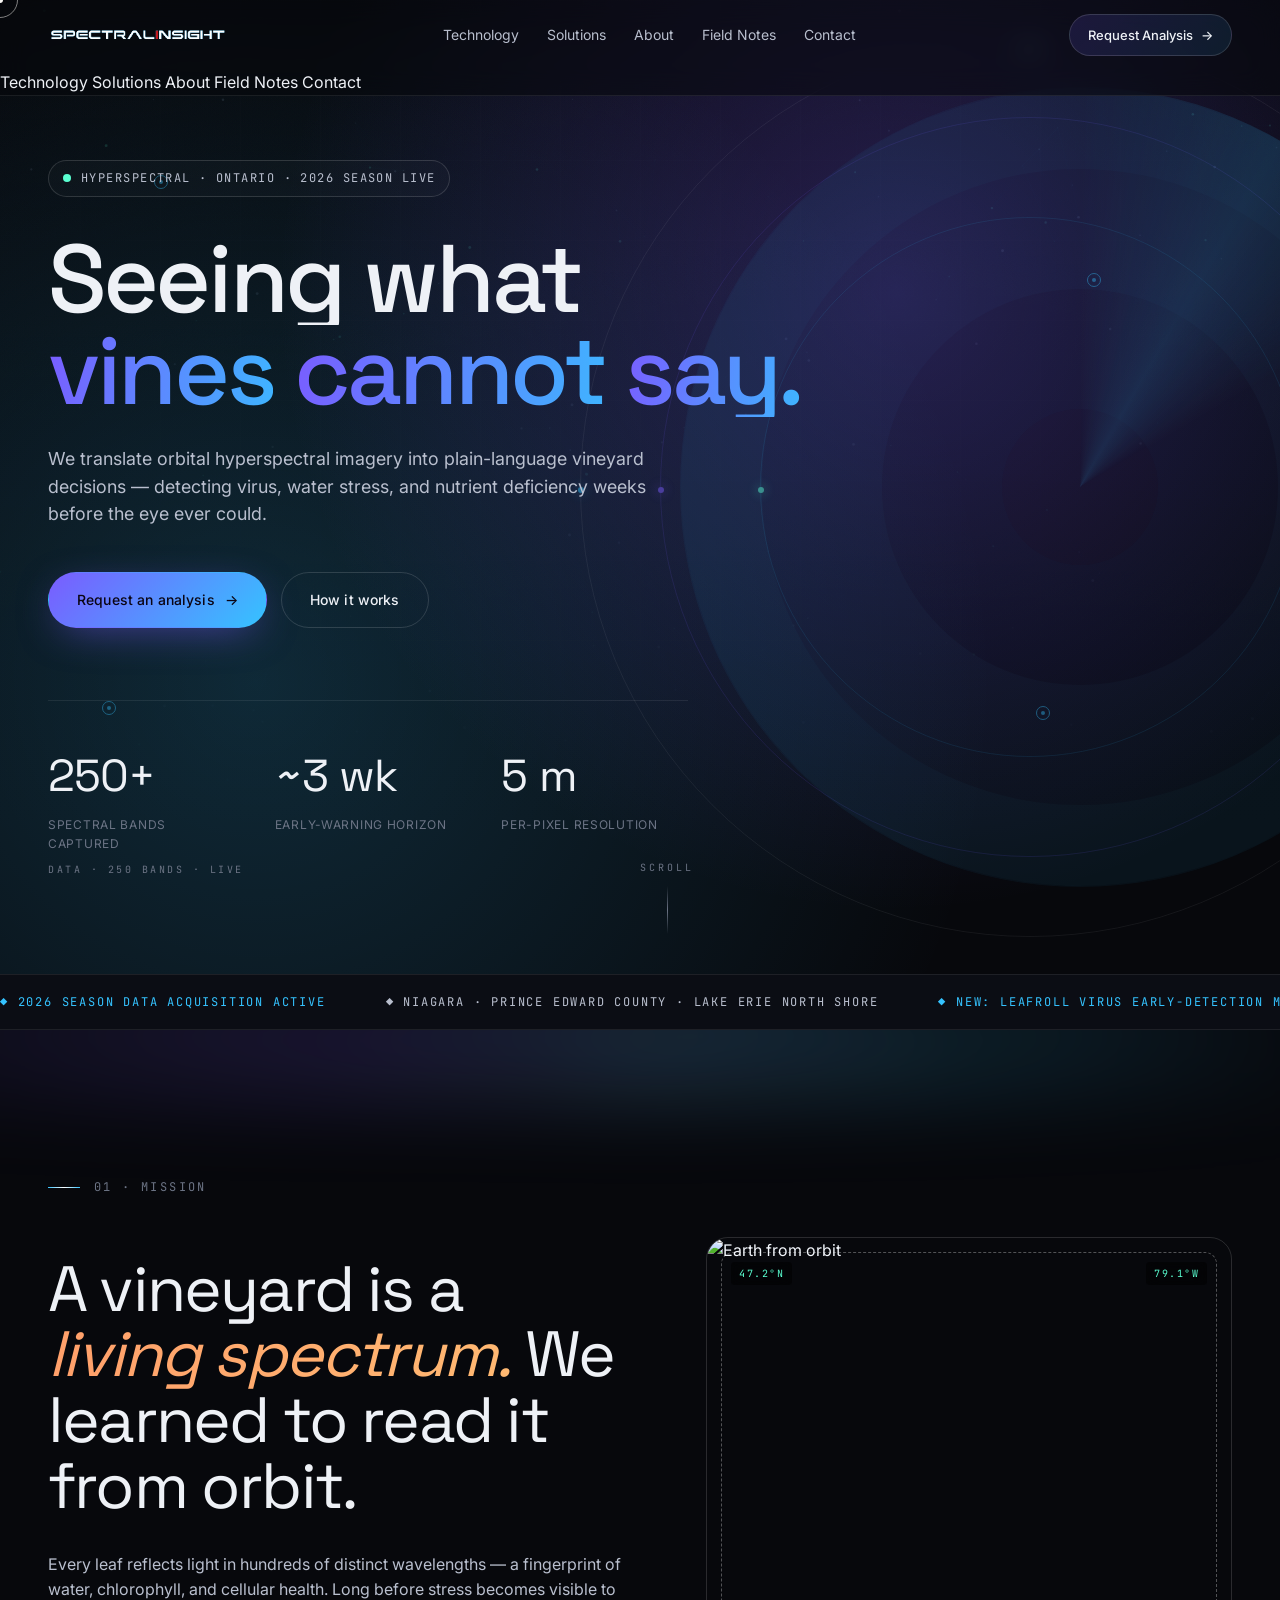
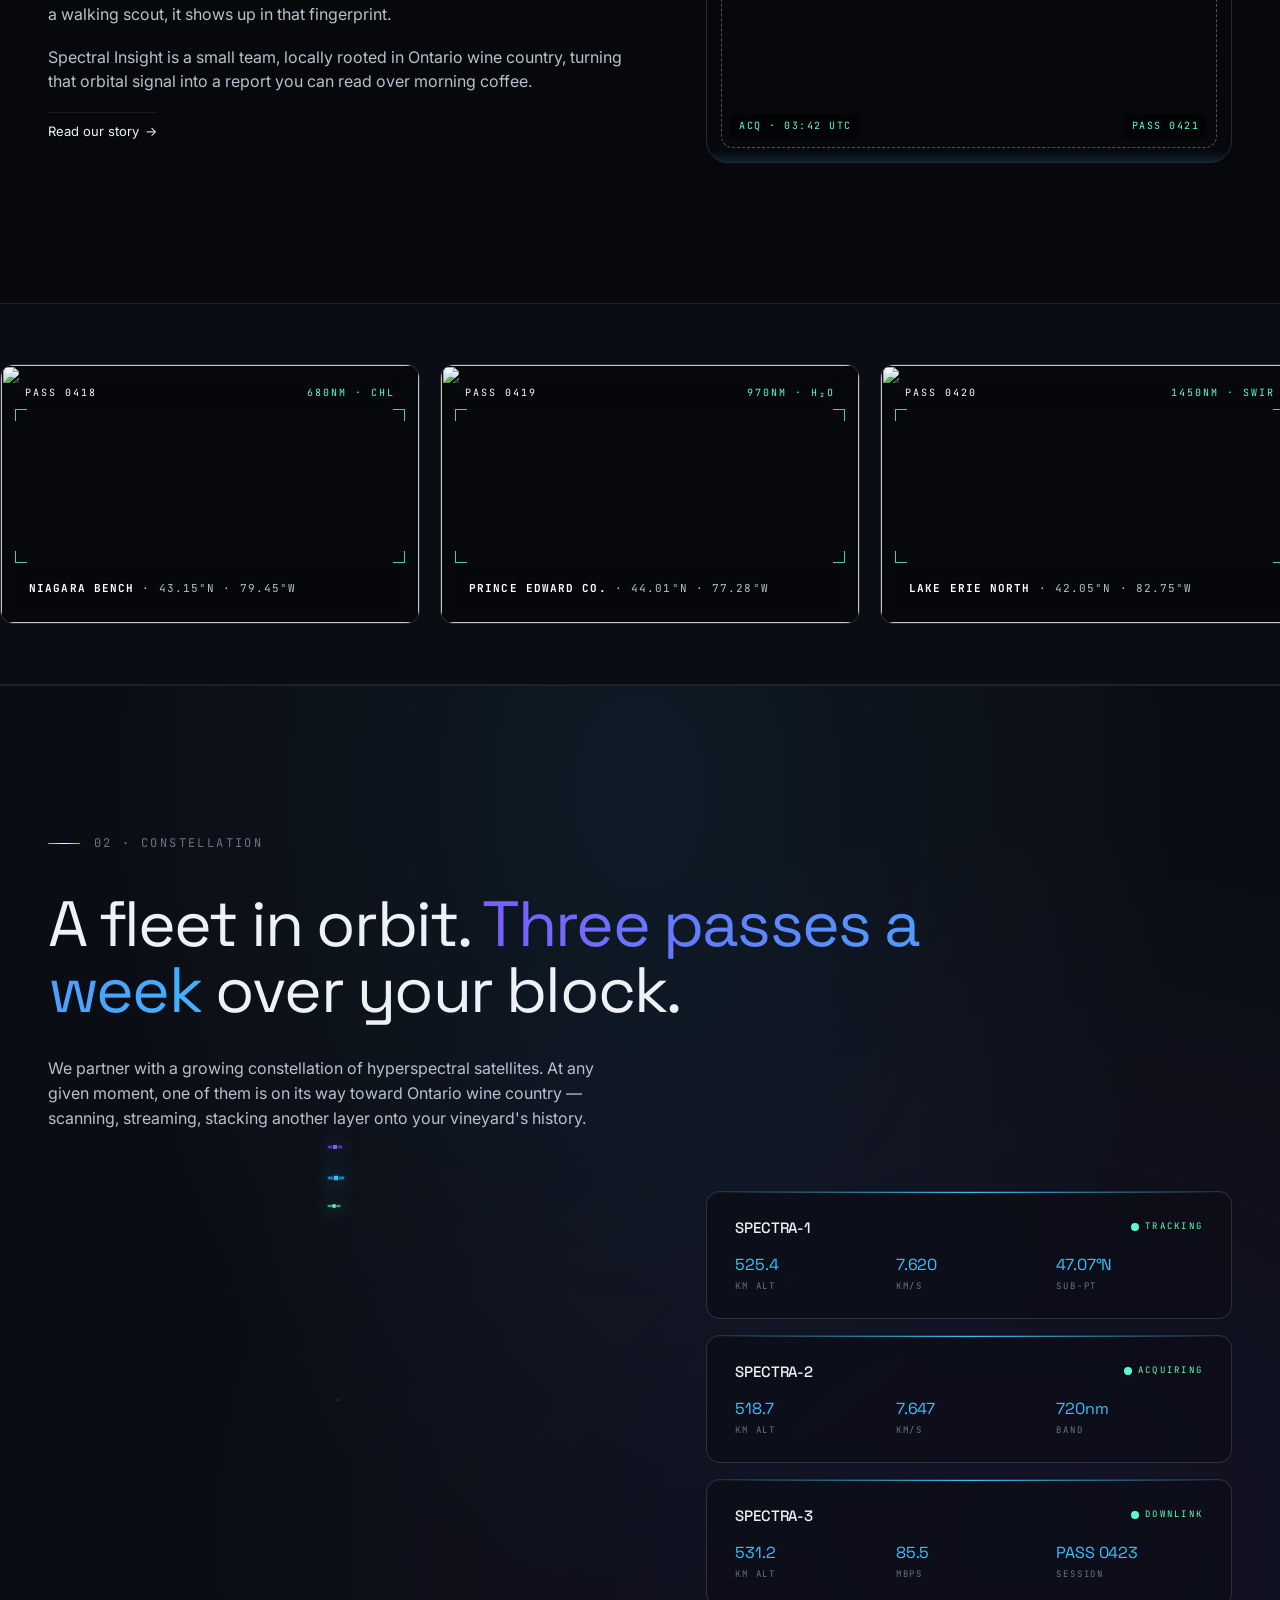
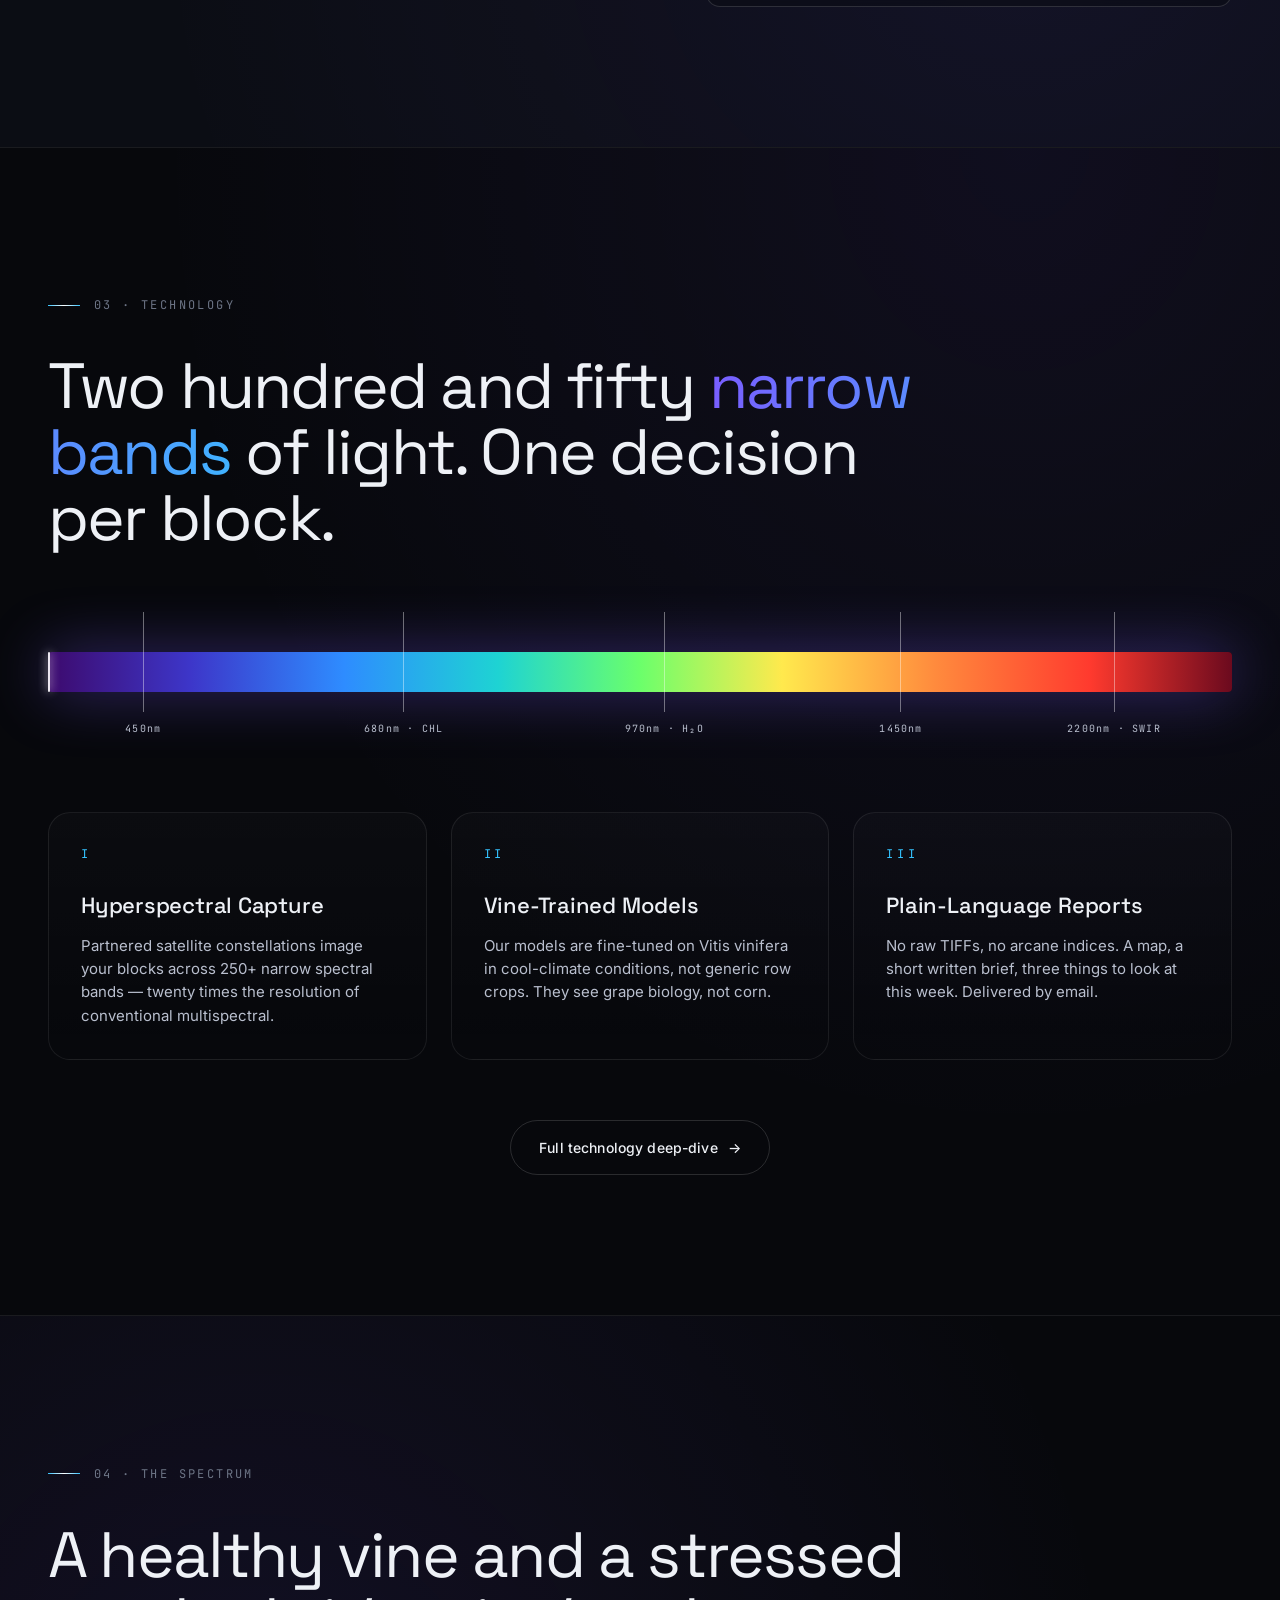
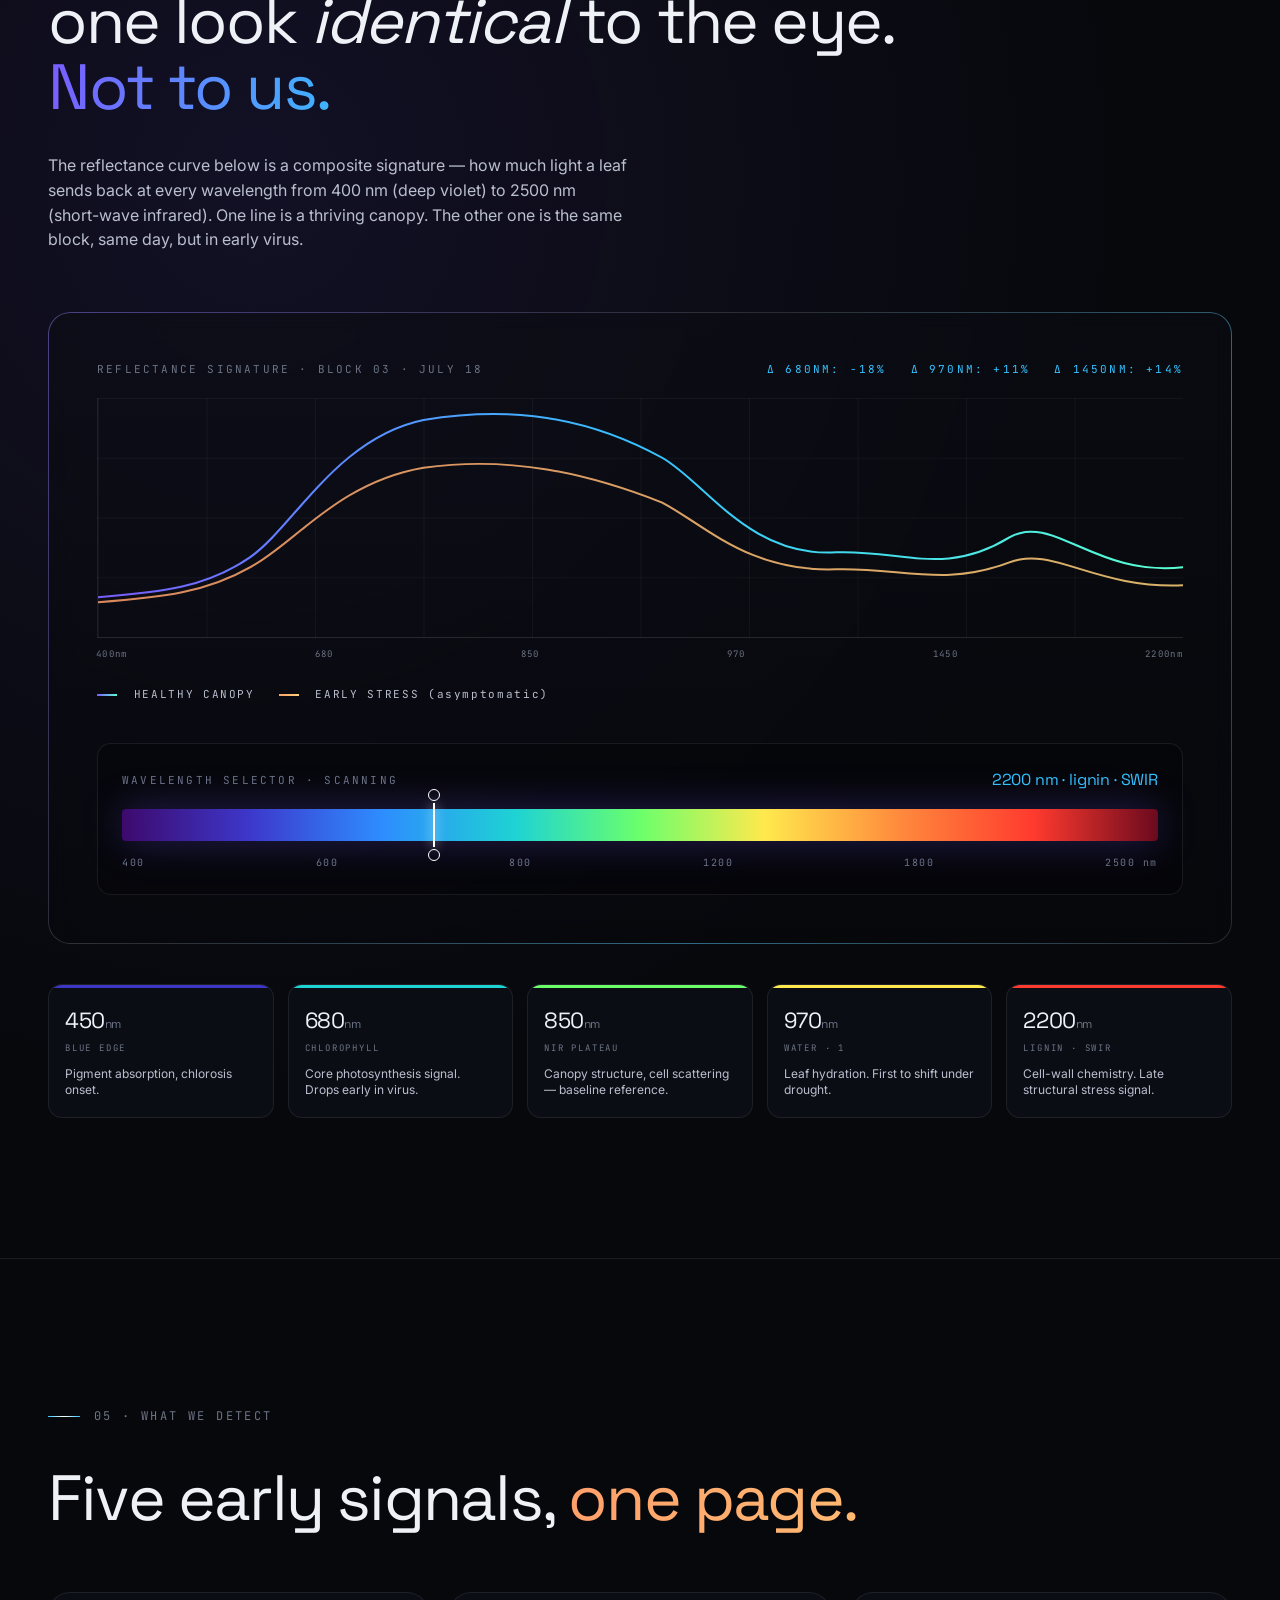
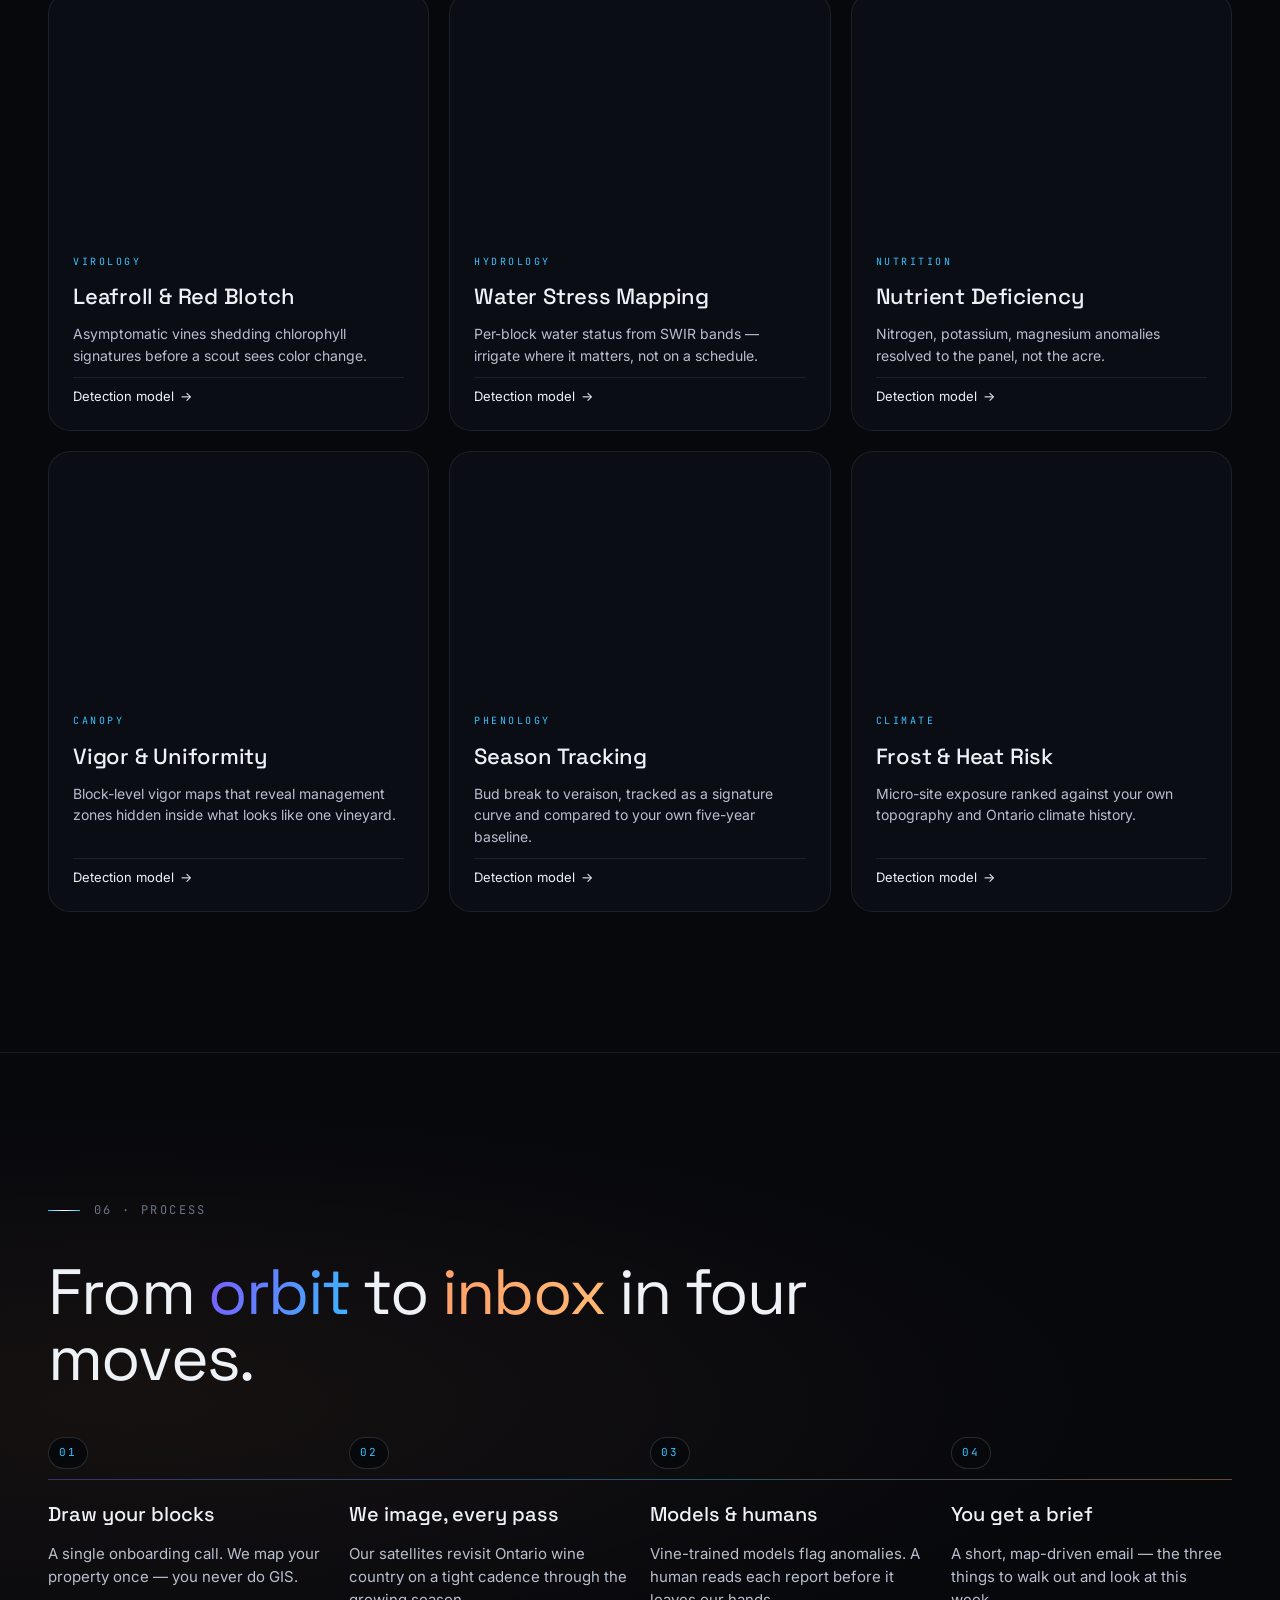
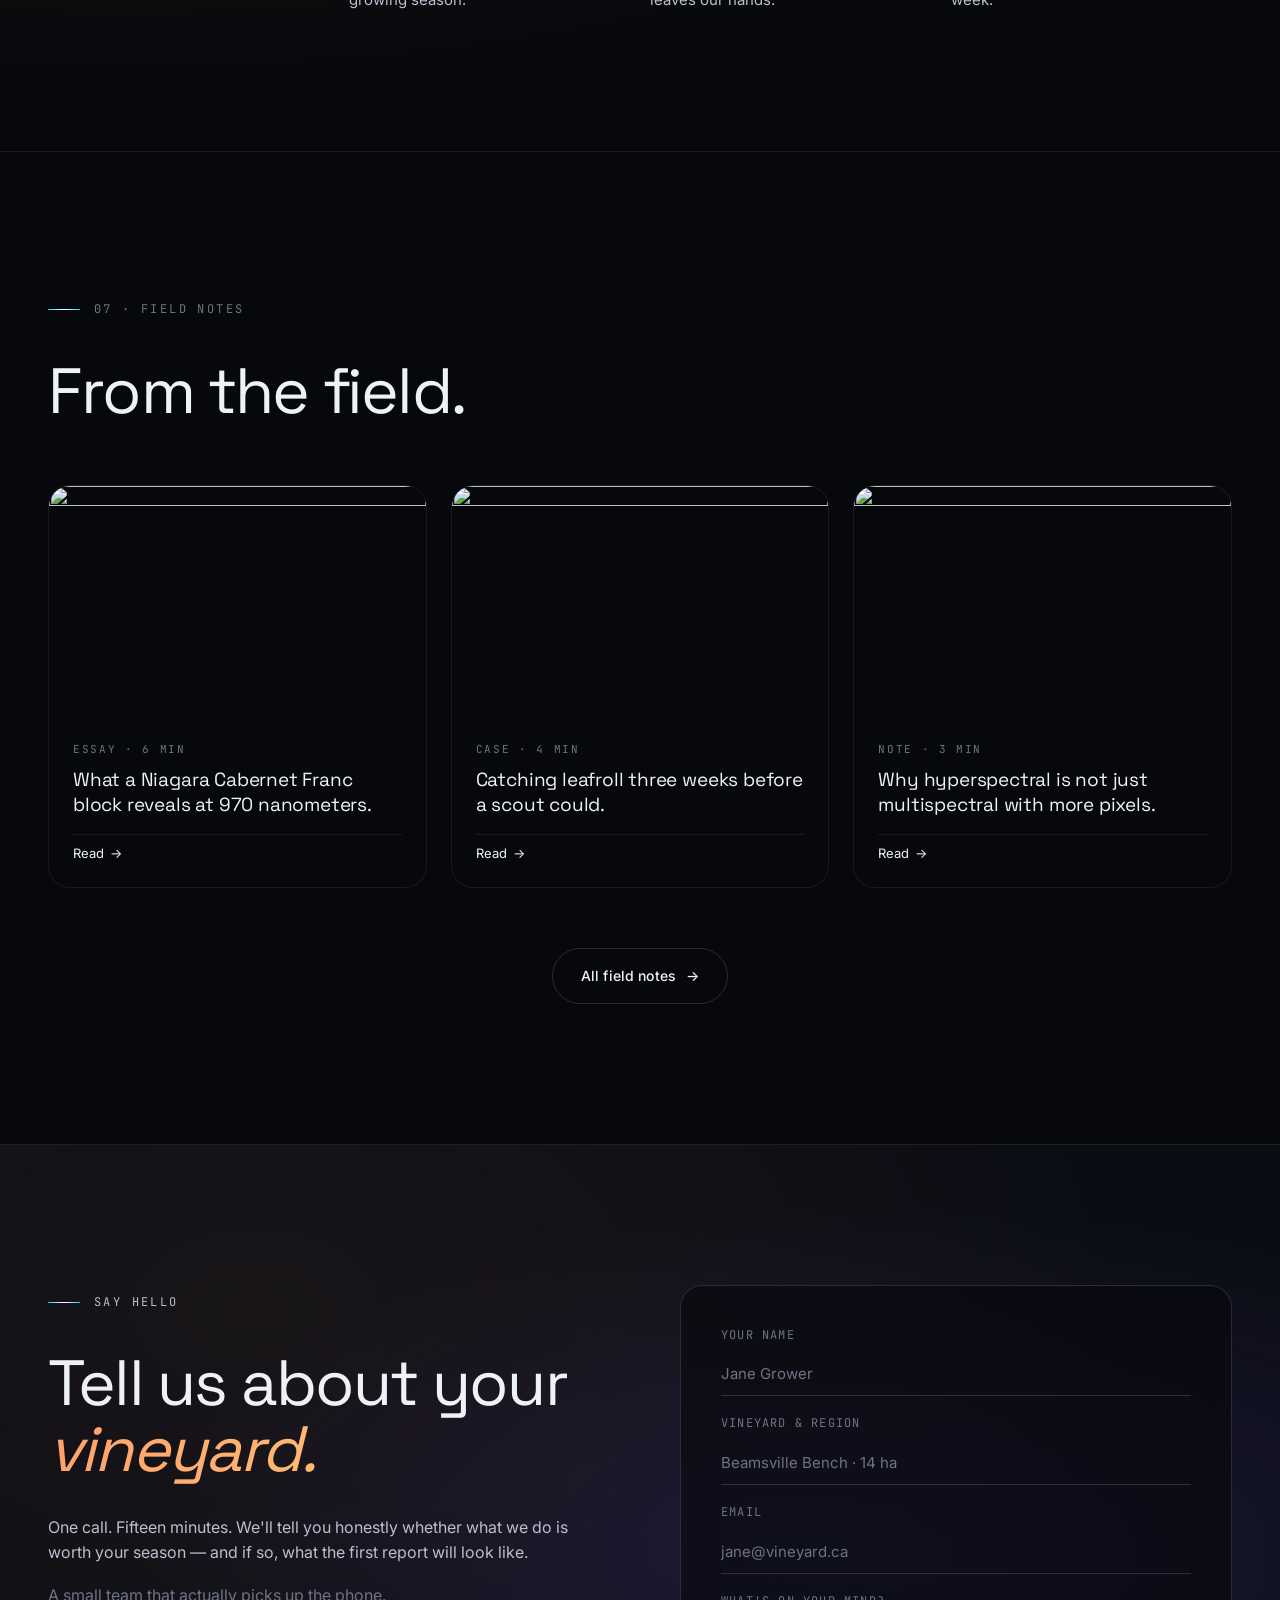
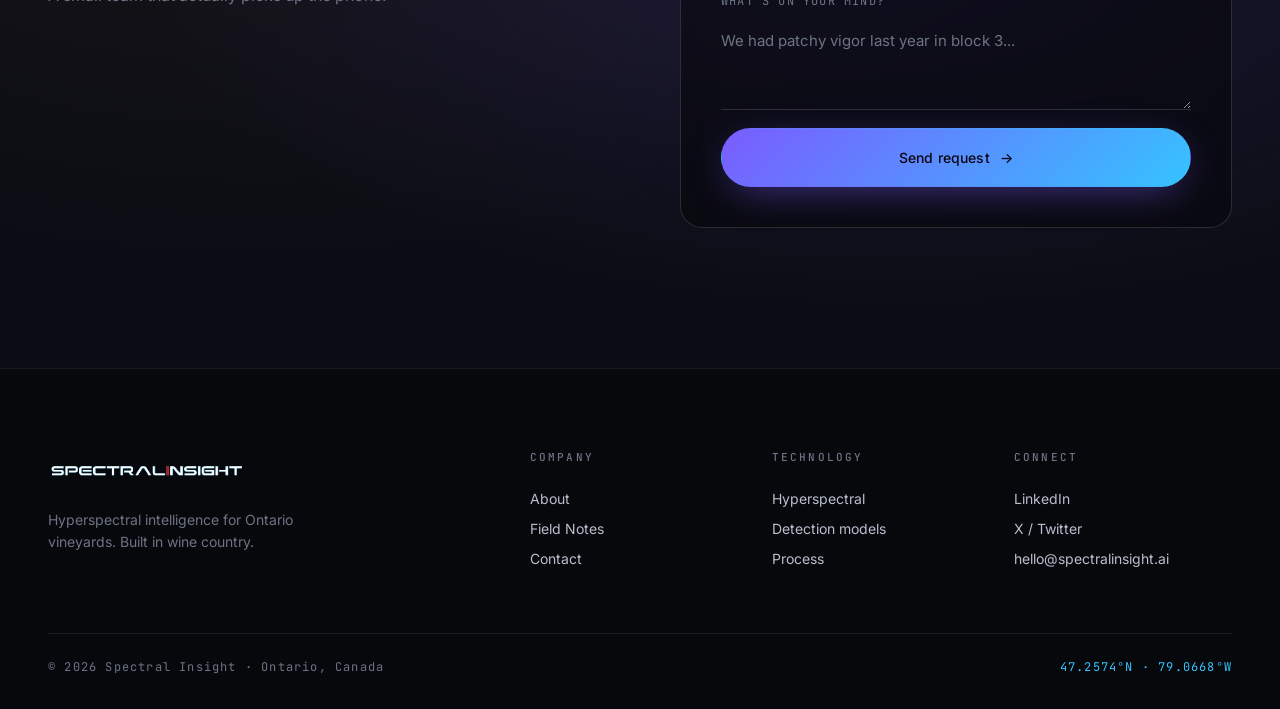
==== commit 3d6b51b5: "Add aggressive Canadian-market SEO across all pages - Per-page titles and descriptions leading with " ====
--- a/index.html
+++ b/index.html
@@ -1,14 +1,129 @@
 <!DOCTYPE html>
-<html lang="en">
+<html lang="en-CA">
 <head>
   <meta charset="UTF-8" />
   <meta name="viewport" content="width=device-width, initial-scale=1.0" />
-  <title>Spectral Insight — Seeing What Vines Cannot Say</title>
-  <meta name="description" content="Hyperspectral satellite intelligence for Ontario vineyards. Detect stress, disease, and water issues weeks before visible symptoms." />
   <link rel="preconnect" href="https://fonts.googleapis.com" />
   <link rel="preconnect" href="https://fonts.gstatic.com" crossorigin />
   <link href="https://fonts.googleapis.com/css2?family=Space+Grotesk:wght@300;400;500;600;700&family=Inter:wght@300;400;500;600&family=JetBrains+Mono:wght@400;500&display=swap" rel="stylesheet" />
+  <!-- Primary Meta -->
+  <title>Hyperspectral Vineyard Monitoring Canada | Ontario Wine Country | Spectral Insight</title>
+  <meta name="description" content="Canada's hyperspectral satellite service for vineyards. Detect leafroll virus, water stress & nutrient deficiency across Ontario wine country — Niagara, Prince Edward County & Lake Erie North Shore — weeks before visible symptoms." />
+  <meta name="keywords" content="hyperspectral satellite Canada, Ontario vineyard monitoring, Canadian wine technology, precision viticulture Ontario, hyperspectral satellite, vineyard monitoring Canada, Ontario vineyards, Niagara wine country, precision viticulture Canada, grapevine disease detection, satellite imaging agriculture Canada, Prince Edward County vineyards, Lake Erie North Shore vineyards, vine stress detection, SWIR vineyard monitoring, Canadian wine technology, remote sensing vineyards Ontario" />
+  <meta name="author" content="Spectral Insight" />
+  <meta name="robots" content="index, follow, max-image-preview:large, max-snippet:-1" />
+  <meta name="googlebot" content="index, follow" />
+  <meta http-equiv="content-language" content="en-CA" />
+
+  <!-- Canadian Geo-Targeting -->
+  <meta name="geo.region" content="CA-ON" />
+  <meta name="geo.placename" content="Grimsby, Ontario, Canada" />
+  <meta name="geo.position" content="43.1997;-79.5604" />
+  <meta name="ICBM" content="43.1997, -79.5604" />
+  <meta name="coverage" content="Niagara Peninsula, Prince Edward County, Lake Erie North Shore" />
+  <meta name="target" content="Canadian vineyard owners, Ontario wine growers" />
+
+  <!-- Canonical -->
+  <link rel="canonical" href="https://akhilgeorge95.github.io/spectral-insight/" />
+
+  <!-- Open Graph -->
+  <meta property="og:type" content="website" />
+  <meta property="og:site_name" content="Spectral Insight" />
+  <meta property="og:locale" content="en_CA" />
+  <meta property="og:title" content="Hyperspectral Vineyard Monitoring Canada | Ontario Wine Country | Spectral Insight" />
+  <meta property="og:description" content="Canada's hyperspectral satellite service for vineyards. Detect leafroll virus, water stress & nutrient deficiency across Ontario wine country — Niagara, Prince Edward County & Lake Erie North Shore — weeks before visible symptoms." />
+  <meta property="og:url" content="https://akhilgeorge95.github.io/spectral-insight/" />
+  <meta property="og:image" content="https://akhilgeorge95.github.io/spectral-insight/logo.png" />
+  <meta property="og:image:alt" content="Spectral Insight — hyperspectral vineyard monitoring" />
+
+  <!-- Twitter Card -->
+  <meta name="twitter:card" content="summary_large_image" />
+  <meta name="twitter:title" content="Hyperspectral Vineyard Monitoring Canada | Ontario Wine Country | Spectral Insight" />
+  <meta name="twitter:description" content="Canada's hyperspectral satellite service for vineyards. Detect leafroll virus, water stress & nutrient deficiency across Ontario wine country — Niagara, Prince Edward County & Lake Erie North Shore — weeks before visible symptoms." />
+  <meta name="twitter:image" content="https://akhilgeorge95.github.io/spectral-insight/logo.png" />
+
+  <!-- Favicon -->
+  <link rel="icon" type="image/png" href="logo.png" />
+  <link rel="apple-touch-icon" href="logo.png" />
+
   <link rel="stylesheet" href="styles.css" />
+
+  <script type="application/ld+json">
+  {
+    "@context": "https://schema.org",
+    "@graph": [
+      {
+        "@type": "Organization",
+        "@id": "https://akhilgeorge95.github.io/spectral-insight/#organization",
+        "name": "Spectral Insight",
+        "url": "https://akhilgeorge95.github.io/spectral-insight/",
+        "logo": {
+          "@type": "ImageObject",
+          "url": "https://akhilgeorge95.github.io/spectral-insight/logo.png",
+          "width": 512,
+          "height": 112
+        },
+        "description": "Hyperspectral satellite monitoring service for Canadian vineyards. Built for Ontario wine country.",
+        "email": "hello@spectralinsight.ai",
+        "address": {
+          "@type": "PostalAddress",
+          "addressLocality": "Grimsby",
+          "addressRegion": "ON",
+          "postalCode": "L3M",
+          "addressCountry": "CA"
+        },
+        "geo": {
+          "@type": "GeoCoordinates",
+          "latitude": 43.1997,
+          "longitude": -79.5604
+        },
+        "areaServed": [
+          {"@type": "Place", "name": "Niagara Peninsula, Ontario, Canada"},
+          {"@type": "Place", "name": "Prince Edward County, Ontario, Canada"},
+          {"@type": "Place", "name": "Lake Erie North Shore, Ontario, Canada"}
+        ],
+        "sameAs": [
+          "https://www.spectralinsight.ai"
+        ]
+      },
+      {
+        "@type": "LocalBusiness",
+        "@id": "https://akhilgeorge95.github.io/spectral-insight/#localbusiness",
+        "name": "Spectral Insight",
+        "image": "https://akhilgeorge95.github.io/spectral-insight/logo.png",
+        "priceRange": "$$",
+        "telephone": "+1-905-555-0142",
+        "address": {
+          "@type": "PostalAddress",
+          "addressLocality": "Grimsby",
+          "addressRegion": "ON",
+          "addressCountry": "CA"
+        },
+        "geo": {
+          "@type": "GeoCoordinates",
+          "latitude": 43.1997,
+          "longitude": -79.5604
+        },
+        "areaServed": {"@type": "Country", "name": "Canada"},
+        "knowsAbout": [
+          "Hyperspectral remote sensing",
+          "Vineyard health monitoring",
+          "Grapevine leafroll virus detection",
+          "Precision viticulture",
+          "Satellite imaging agriculture"
+        ]
+      },
+      {
+        "@type": "Service",
+        "name": "Hyperspectral Vineyard Monitoring",
+        "provider": {"@id": "https://akhilgeorge95.github.io/spectral-insight/#organization"},
+        "areaServed": {"@type": "Place", "name": "Ontario, Canada"},
+        "serviceType": "Precision viticulture & vineyard disease detection",
+        "description": "Monthly hyperspectral satellite analysis of Canadian vineyards — virus detection, water stress, nutrient deficiency, canopy vigor, phenology tracking, and climate risk."
+      }
+    ]
+  }
+  </script>
 </head>
 <body>
 
--- a/styles.css
+++ b/styles.css
@@ -2704,3 +2704,121 @@
   font-size: 15px;
   max-width: 72ch;
 }
+
+/* ============================================================
+   SOLUTION DETAIL — PAGER + CROSS-NAV
+   ============================================================ */
+.sol-pager-sec {
+  position: relative; z-index: 3;
+  padding: 100px 0 20px;
+  border-top: 1px solid var(--line);
+}
+
+.sol-pager {
+  display: grid;
+  grid-template-columns: 1fr 1fr 1fr;
+  gap: 16px;
+  margin-top: 20px;
+}
+@media (max-width: 900px) {
+  .sol-pager { grid-template-columns: 1fr; }
+}
+
+.sol-pager-link {
+  display: flex; align-items: center; gap: 20px;
+  padding: 24px 28px;
+  border: 1px solid var(--line);
+  border-radius: var(--radius-lg);
+  background: var(--bg-2);
+  transition: all .4s var(--ease-out);
+  text-decoration: none;
+  color: inherit;
+  position: relative;
+  overflow: hidden;
+}
+.sol-pager-link::before {
+  content: '';
+  position: absolute; inset: 0;
+  background: linear-gradient(135deg, rgba(122,92,255,0.08), transparent);
+  opacity: 0;
+  transition: opacity .4s;
+}
+.sol-pager-link:hover {
+  border-color: var(--line-2);
+  transform: translateY(-3px);
+  box-shadow: 0 20px 40px -20px rgba(0,0,0,0.6);
+}
+.sol-pager-link:hover::before { opacity: 1; }
+
+.sol-pager-link.next { justify-content: flex-end; text-align: right; }
+.sol-pager-link.all  { justify-content: center; text-align: center;
+  background: linear-gradient(180deg, rgba(122,92,255,0.1), rgba(53,195,255,0.05));
+  border-color: var(--line-2);
+}
+
+.sol-pager-arrow {
+  font-family: var(--font-display);
+  font-size: 28px;
+  color: var(--acc-2);
+  transition: transform .4s var(--ease-out);
+  flex-shrink: 0;
+}
+.sol-pager-link.prev:hover .sol-pager-arrow { transform: translateX(-6px); }
+.sol-pager-link.next:hover .sol-pager-arrow { transform: translateX(6px); }
+
+.sol-pager-body {
+  display: flex; flex-direction: column; gap: 4px;
+  position: relative; z-index: 1;
+}
+.sol-pager-body.right { align-items: flex-end; }
+.sol-pager-body.center { align-items: center; }
+
+.sol-pager-kicker {
+  font-family: var(--font-mono);
+  font-size: 10px;
+  letter-spacing: 0.25em;
+  color: var(--ink-mute);
+  text-transform: uppercase;
+}
+.sol-pager-link:hover .sol-pager-kicker { color: var(--acc-2); }
+
+.sol-pager-title {
+  font-family: var(--font-display);
+  font-weight: 500;
+  font-size: 18px;
+  letter-spacing: -0.01em;
+  color: var(--ink);
+  transition: color .3s;
+}
+.sol-pager-link.all .sol-pager-title { color: var(--acc-2); }
+.sol-pager-link:hover .sol-pager-title { color: var(--acc-3); }
+
+/* Header row for the other-detection-models section */
+.sol-others-head {
+  display: flex;
+  align-items: center;
+  justify-content: space-between;
+  gap: 20px;
+  margin-bottom: 40px;
+  flex-wrap: wrap;
+}
+.sol-others-head .section-label { margin-bottom: 0; }
+.sol-others-all {
+  display: inline-flex; align-items: center; gap: 8px;
+  font-family: var(--font-mono);
+  font-size: 11px;
+  letter-spacing: 0.2em;
+  color: var(--acc-2);
+  padding: 10px 18px;
+  border: 1px solid var(--line-2);
+  border-radius: 100px;
+  transition: all .3s ease;
+  text-transform: uppercase;
+  background: rgba(53,195,255,0.04);
+}
+.sol-others-all span { transition: transform .3s; }
+.sol-others-all:hover {
+  border-color: var(--acc-2);
+  background: rgba(53,195,255,0.15);
+}
+.sol-others-all:hover span { transform: translateX(4px); }
